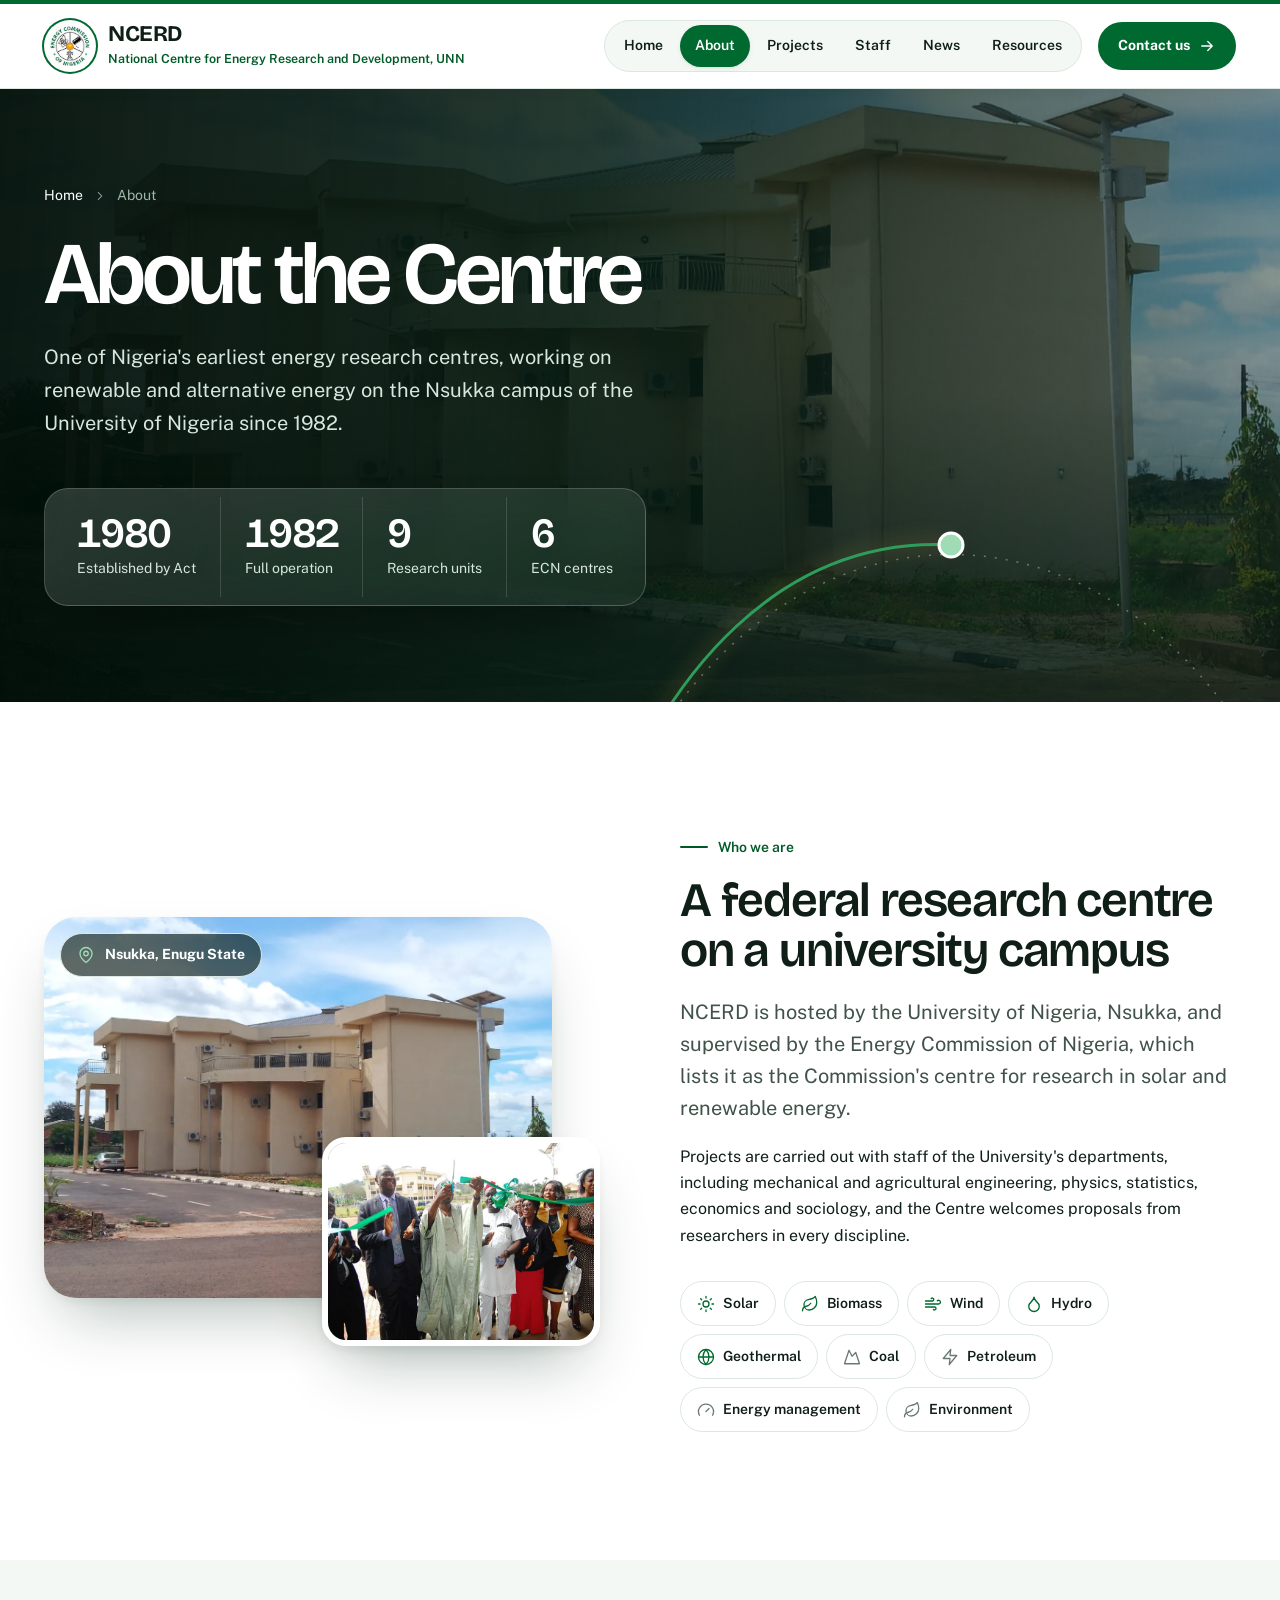
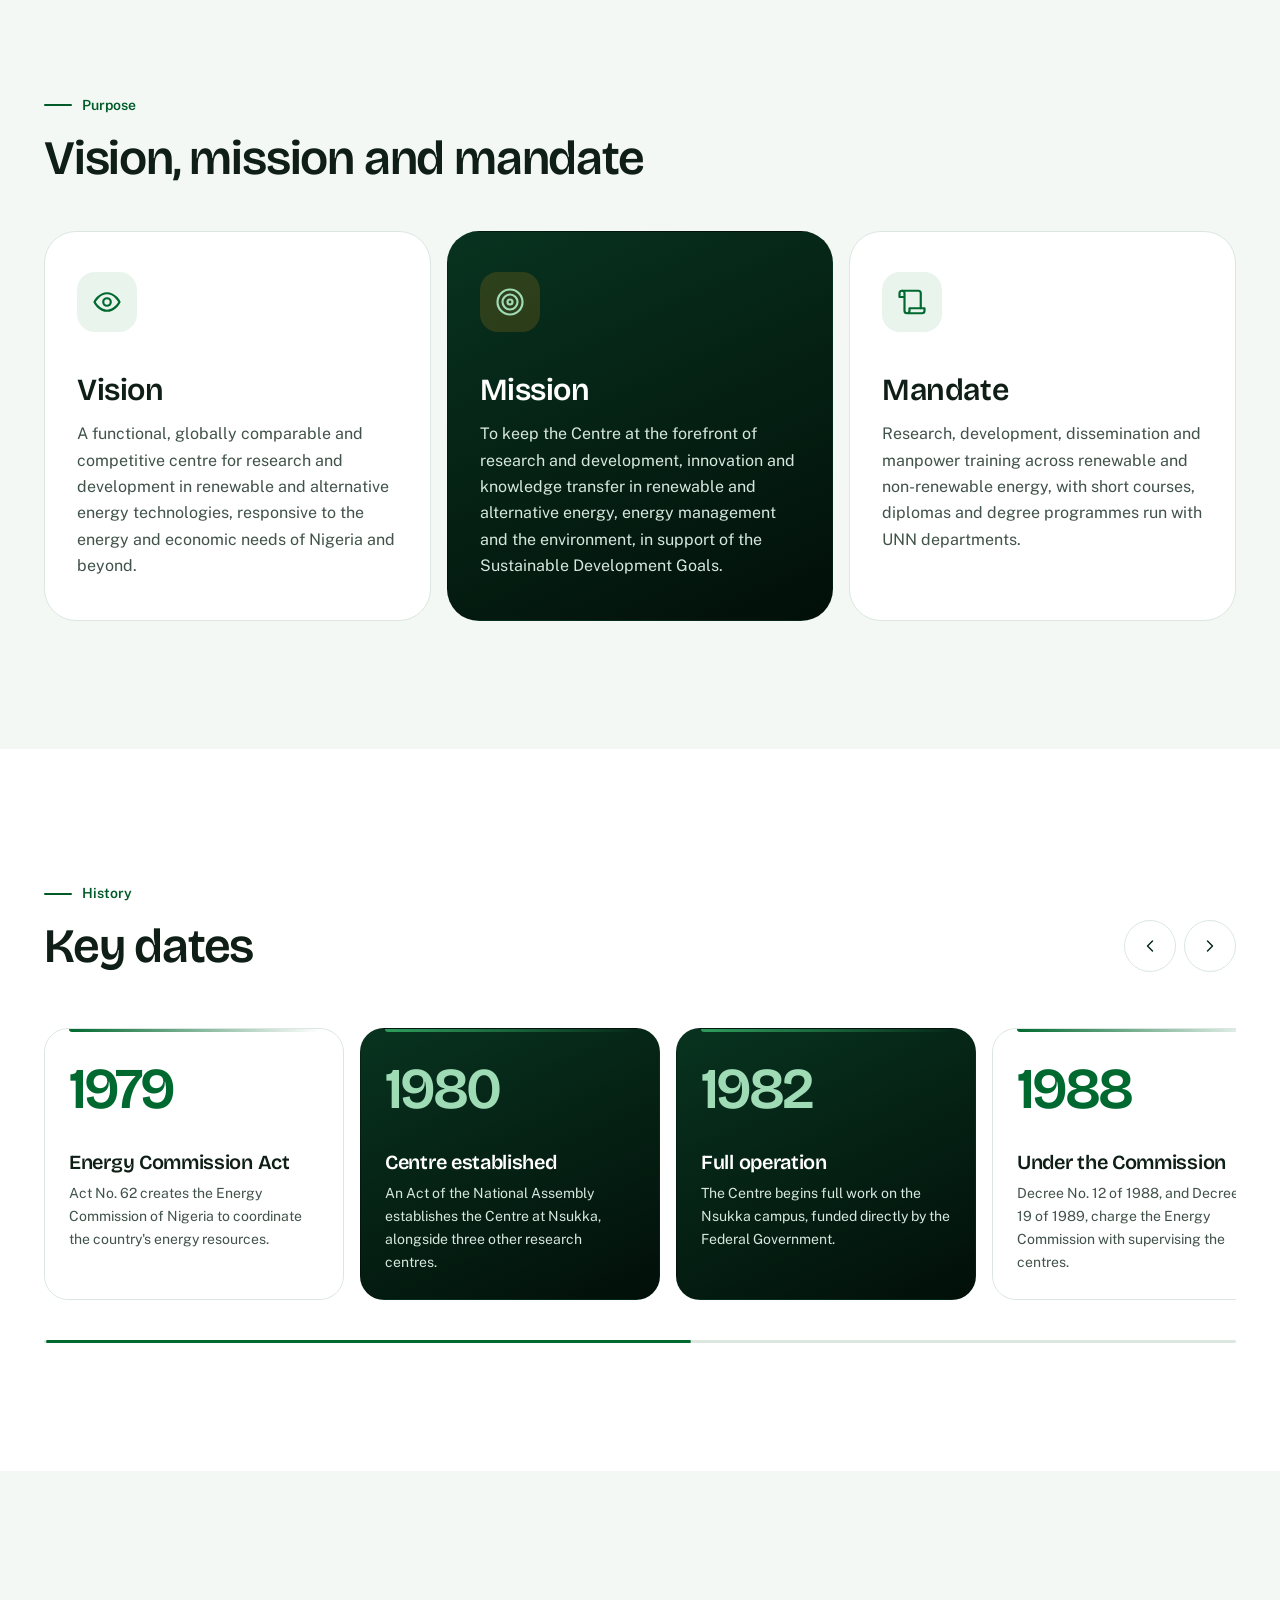
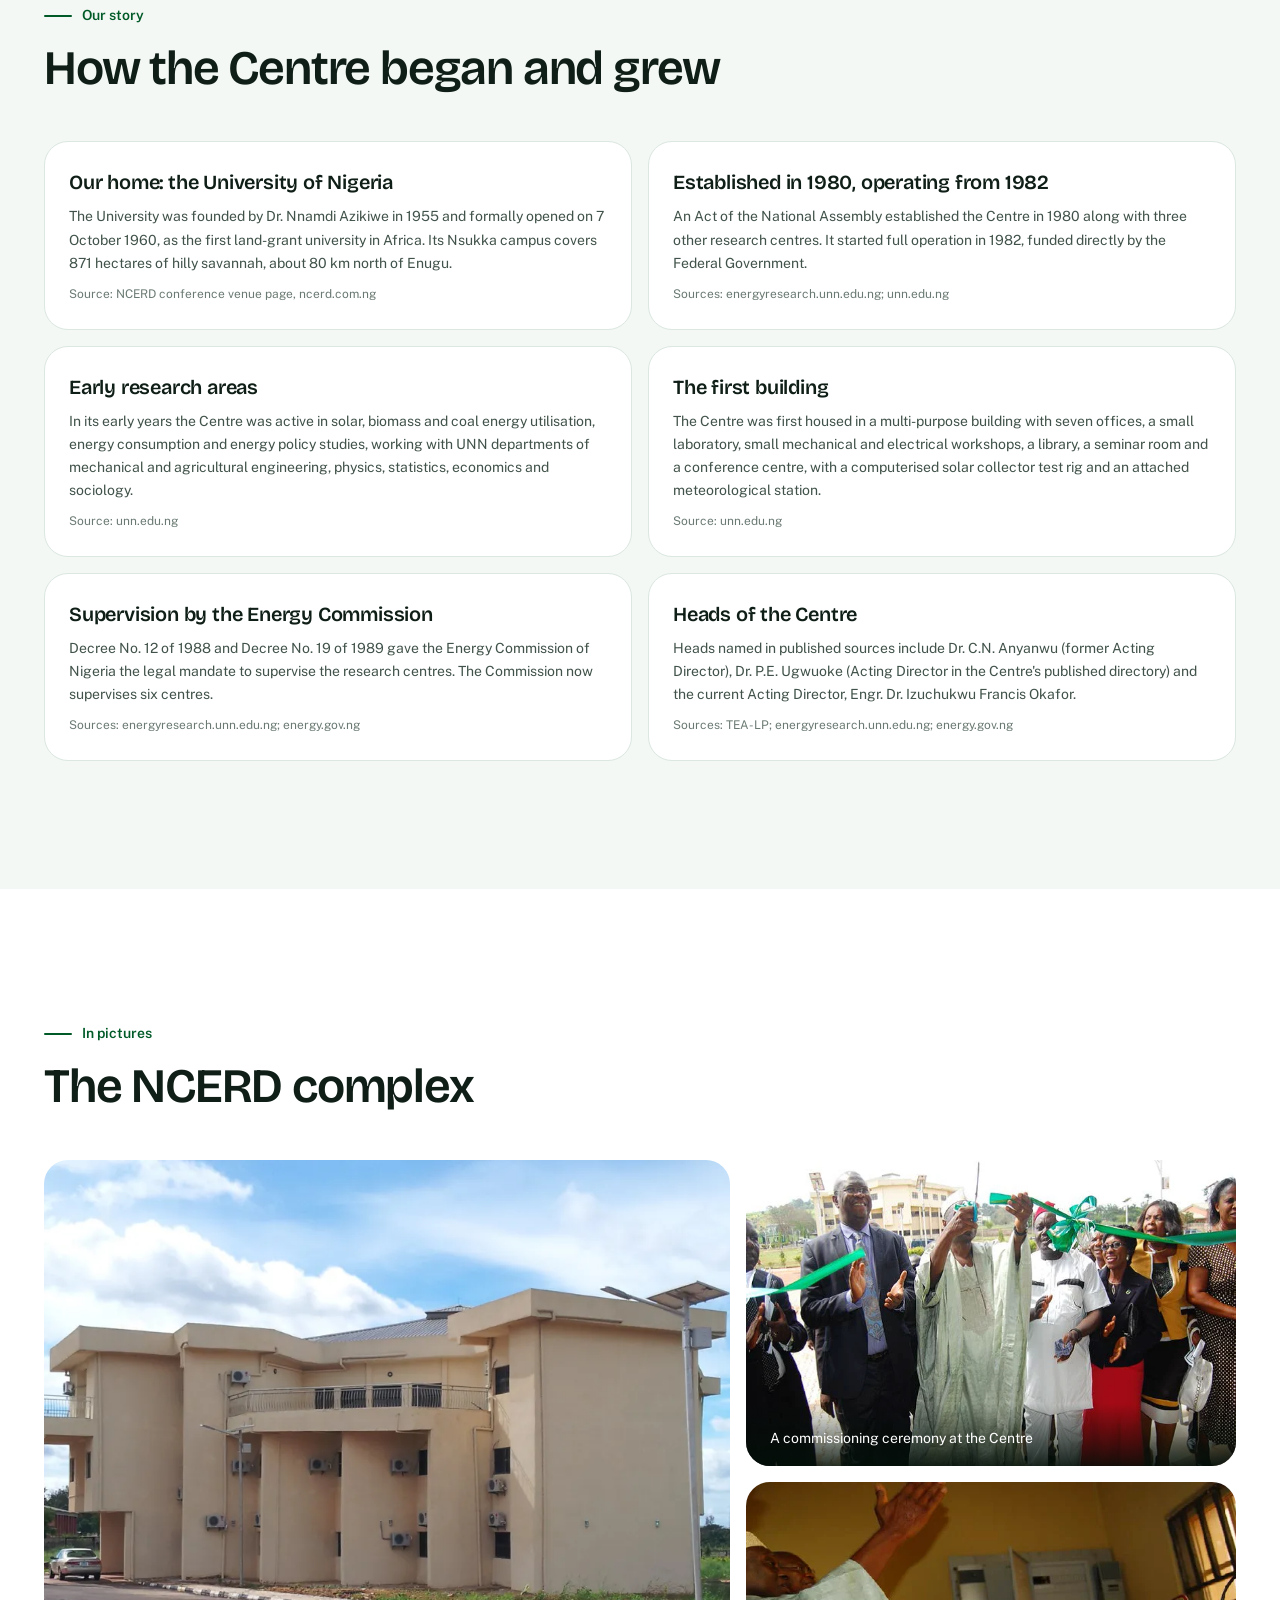
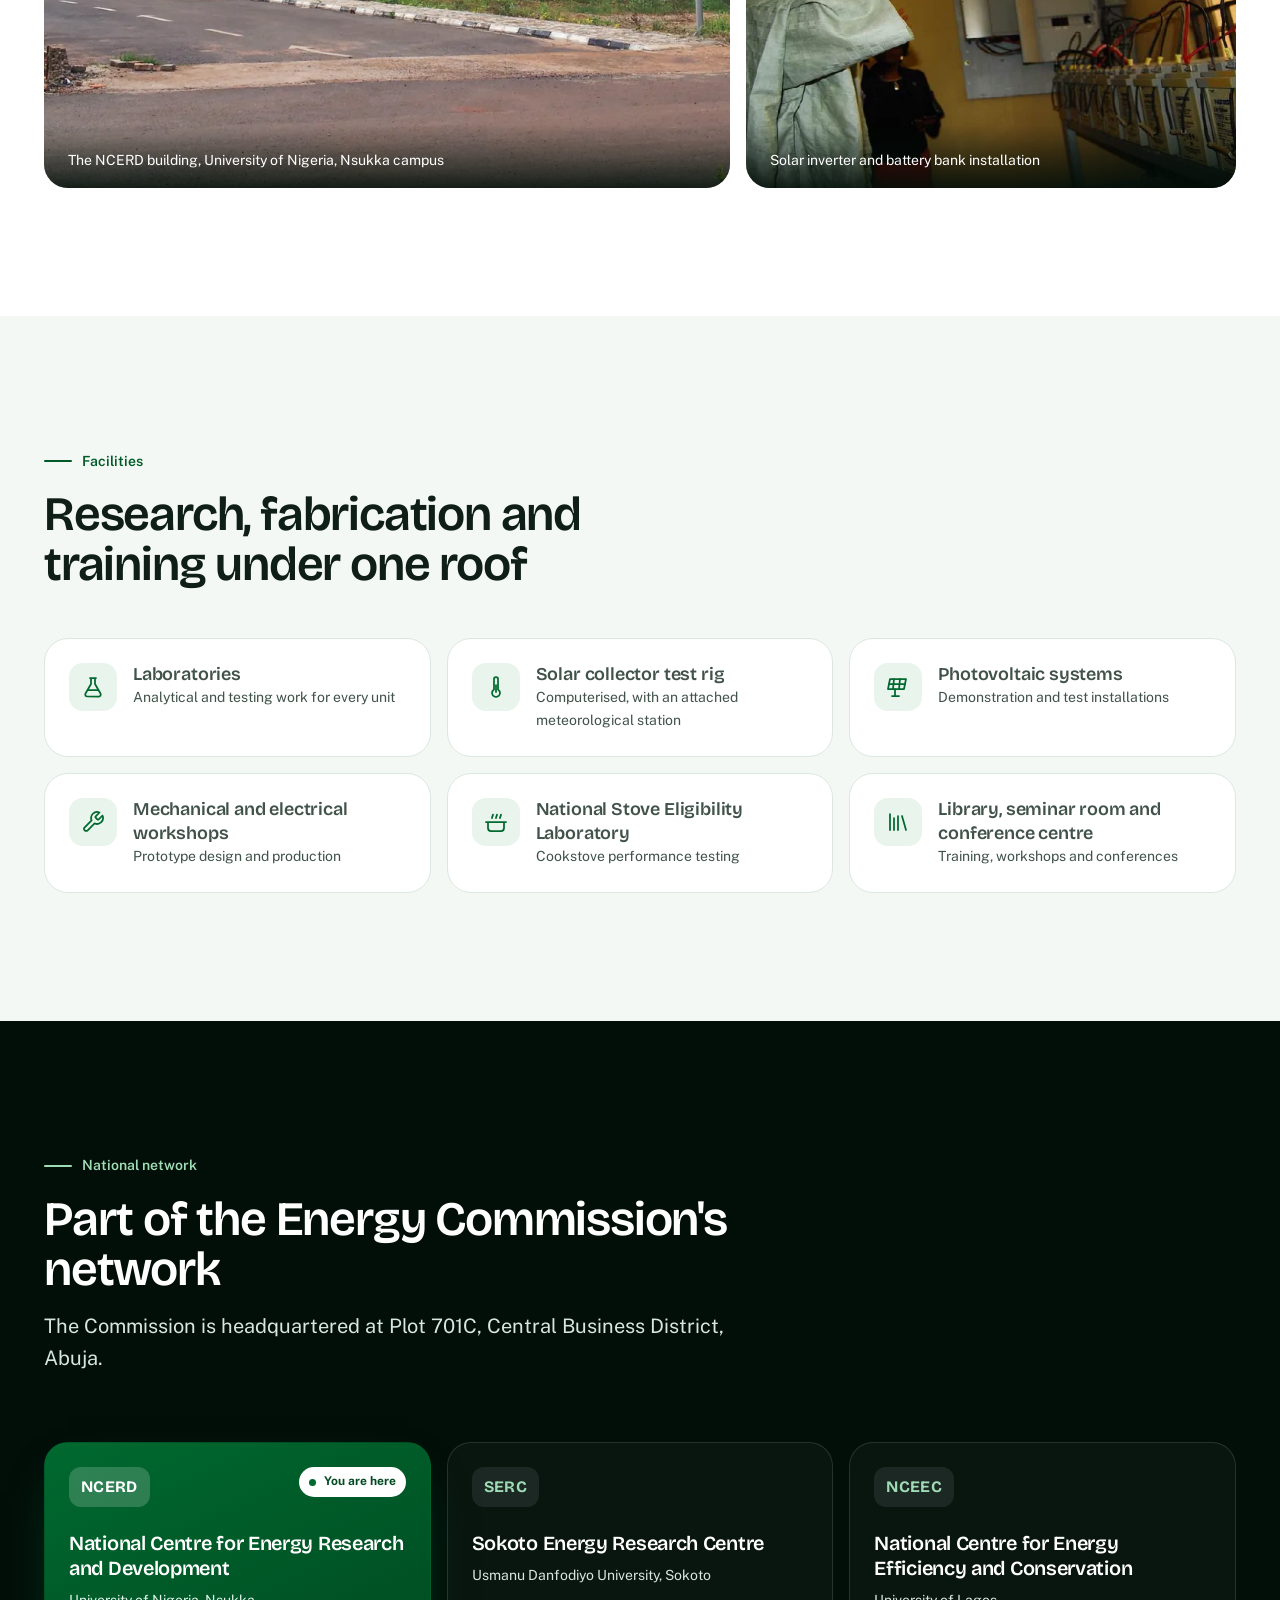
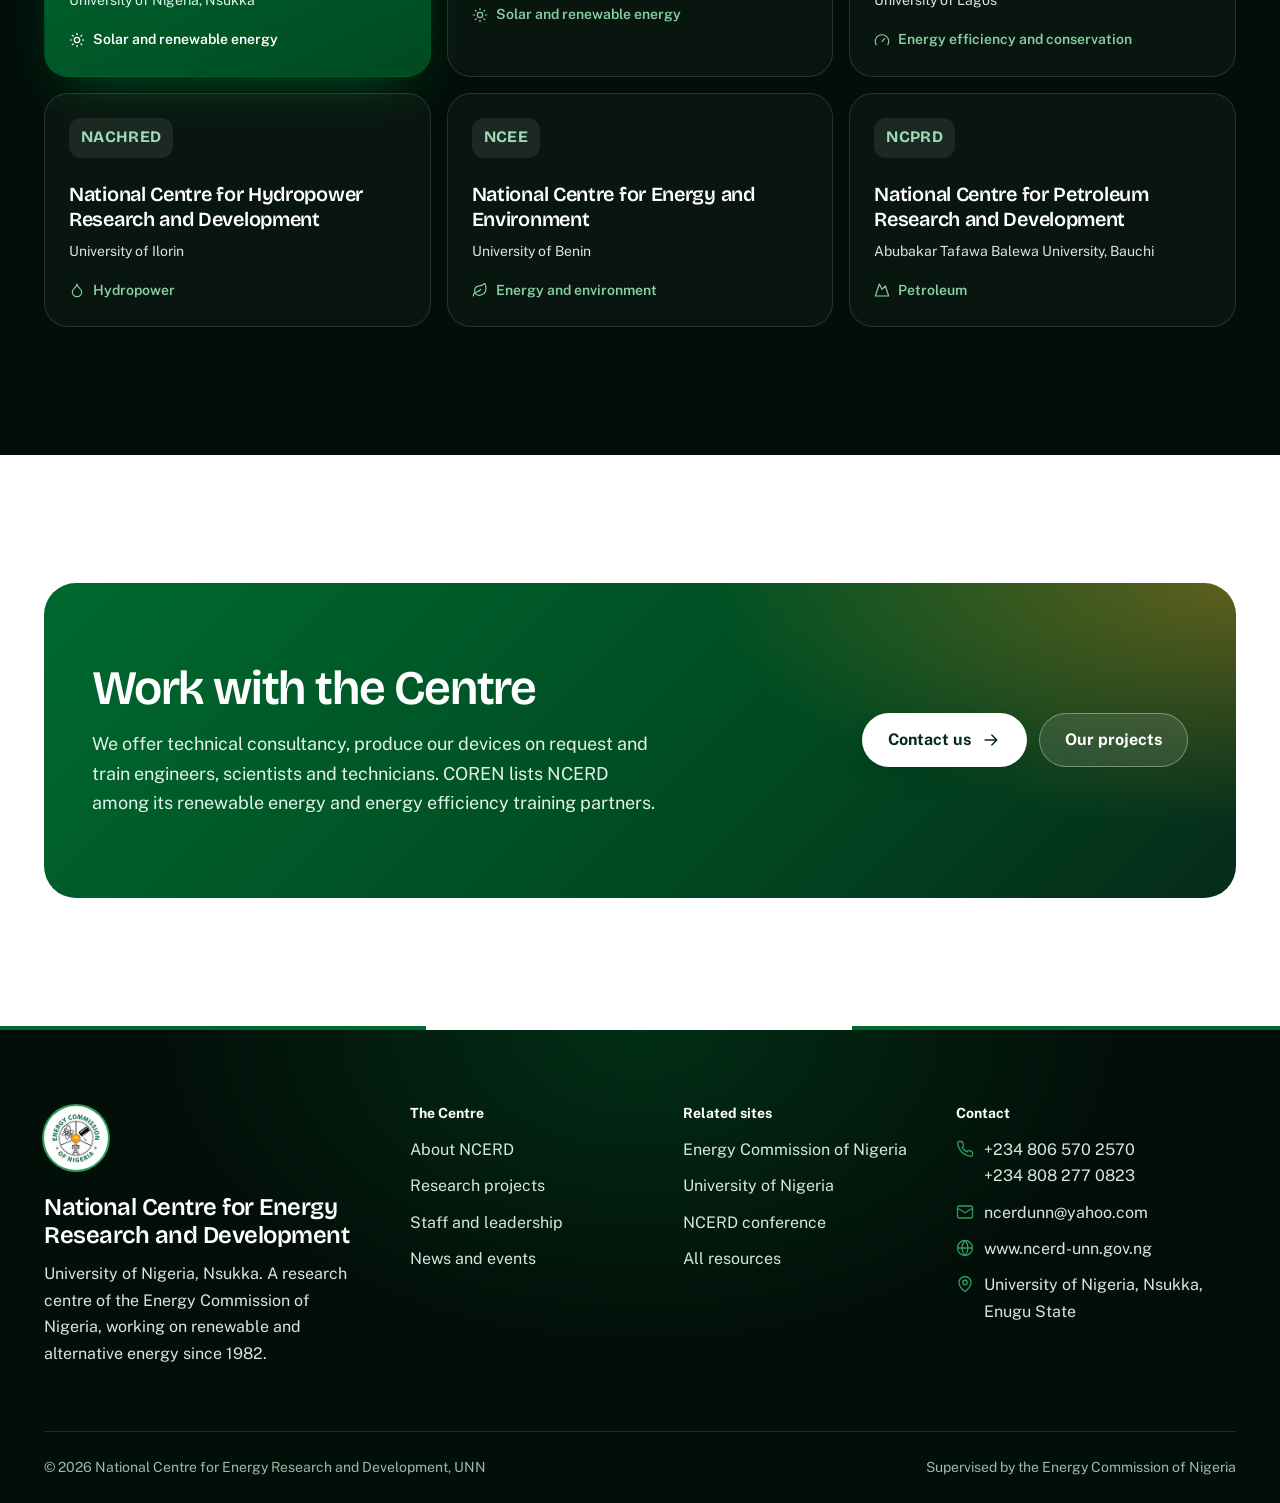
==== about.html @ 30712828 "Add NCERD UNN website Seven-page static site for the National Centre for Energy Research and Develop" ====
<!DOCTYPE html>
<html lang="en-NG">
<head>
<meta charset="UTF-8">
<meta name="viewport" content="width=device-width, initial-scale=1, viewport-fit=cover">
<title>About the Centre | NCERD, University of Nigeria, Nsukka</title>
<meta name="description" content="History, vision, mission, mandate and facilities of the National Centre for Energy Research and Development, University of Nigeria, Nsukka.">
<meta name="theme-color" content="#00692f">
<meta property="og:title" content="About the Centre | NCERD, University of Nigeria, Nsukka">
<meta property="og:description" content="History, vision, mission, mandate and facilities of the National Centre for Energy Research and Development, University of Nigeria, Nsukka.">
<meta property="og:image" content="assets/images/building-1100.webp">
<link rel="icon" href="assets/images/ecn-logo.png">
<link rel="preconnect" href="https://fonts.googleapis.com">
<link rel="preconnect" href="https://fonts.gstatic.com" crossorigin>
<link href="https://fonts.googleapis.com/css2?family=Bricolage+Grotesque:opsz,wght@12..96,500;12..96,600;12..96,700&family=Public+Sans:wght@400;500;600;700&display=swap" rel="stylesheet">
<link rel="stylesheet" href="assets/css/ncerd.css">
<script>document.documentElement.classList.add(matchMedia('(prefers-reduced-motion: reduce)').matches?'rm':'motion')</script>
</head>
<body>
<a class="skip" href="#main">Skip to main content</a>
<div class="progress" aria-hidden="true"></div>
<header class="site-head solid static">
  <div class="wrap">
    <a class="brand" href="index.html" aria-label="NCERD, University of Nigeria, Nsukka: home">
      <img class="seal" src="assets/images/ecn-logo.png" alt="" width="52" height="52">
      <span><b>NCERD</b><small>National Centre for Energy Research and Development, UNN</small></span>
    </a>
    <button class="menu-btn" aria-expanded="false" aria-controls="nav"><span class="bars"><i></i></span><span class="lbl">Menu</span></button>
    <nav class="nav" id="nav" aria-label="Main">
      <ul><li><a href="index.html">Home</a></li><li><a href="about.html" aria-current="page">About</a></li><li><a href="projects.html">Projects</a></li><li><a href="staff-profiles.html">Staff</a></li><li><a href="news-events.html">News</a></li><li><a href="external-resources.html">Resources</a></li></ul>
      <a class="cta" href="contact-us.html">Contact us <svg class="ic" viewBox="0 0 24 24" aria-hidden="true"><path d="M5 12h14M13 6l6 6-6 6"/></svg></a>
    </nav>
  </div>
</header>
<main id="main">
<section class="phero">
  <div class="bg"><img src="assets/images/building-2000.webp" alt="" fetchpriority="high"></div><svg class="phero-arc" viewBox="0 0 760 420" aria-hidden="true"><path d="M20 410 C 160 -20, 600 -20, 740 410"/><path class="solid" d="M20 410 C 90 190, 220 70, 380 78"/><circle cx="380" cy="78" r="12"/></svg>
  <div class="wrap in-load">
    <div class="crumbs"><a href="index.html">Home</a><svg class="ic" viewBox="0 0 24 24" aria-hidden="true"><path d="m9 18 6-6-6-6"/></svg><span>About</span></div>
    <h1>About the Centre</h1>
    <p>One of Nigeria's earliest energy research centres, working on renewable and alternative energy on the Nsukka campus of the University of Nigeria since 1982.</p>
    <div class="stats-glass glass"><div><b data-count="1980">1980</b><span>Established by Act</span></div><div><b data-count="1982">1982</b><span>Full operation</span></div><div><b data-count="9">9</b><span>Research units</span></div><div><b data-count="6">6</b><span>ECN centres</span></div></div>
  </div>
</section>

<section aria-labelledby="who">
  <div class="wrap split">
    <div class="photo-stack reveal-scale">
      <div class="a"><img src="assets/images/building-1100.webp" alt="The NCERD building at the University of Nigeria, Nsukka" loading="lazy"></div>
      <div class="b"><img src="assets/images/commissioning.webp" alt="A commissioning ceremony at the Centre" loading="lazy"></div>
      <span class="chip glass"><svg class="ic" viewBox="0 0 24 24" aria-hidden="true"><path d="M20 10c0 6-8 12-8 12S4 16 4 10a8 8 0 0 1 16 0z"/><circle cx="12" cy="10" r="3"/></svg>Nsukka, Enugu State</span>
    </div>
    <div class="reveal">
      <span class="eyebrow">Who we are</span>
      <h2 id="who">A federal research centre on a university campus</h2>
      <p class="lede" style="margin:20px 0">NCERD is hosted by the University of Nigeria, Nsukka, and supervised by the Energy Commission of Nigeria, which lists it as the Commission's centre for research in solar and renewable energy.</p>
      <p>Projects are carried out with staff of the University's departments, including mechanical and agricultural engineering, physics, statistics, economics and sociology, and the Centre welcomes proposals from researchers in every discipline.</p>
      <div class="rchips"><span class="rchip"><svg class="ic" viewBox="0 0 24 24" aria-hidden="true"><circle cx="12" cy="12" r="4"/><path d="M12 2v2M12 20v2M4.9 4.9l1.4 1.4M17.7 17.7l1.4 1.4M2 12h2M20 12h2M4.9 19.1l1.4-1.4M17.7 6.3l1.4-1.4"/></svg>Solar</span><span class="rchip"><svg class="ic" viewBox="0 0 24 24" aria-hidden="true"><path d="M11 20A7 7 0 0 1 9.8 6.1C15.5 5 17 4.5 19 2c1 2 2 4.2 2 8 0 5.5-4.8 10-10 10z"/><path d="M2 21c0-3 1.9-5.4 5-6 2.5-.5 4.6-1.9 6-4"/></svg>Biomass</span><span class="rchip"><svg class="ic" viewBox="0 0 24 24" aria-hidden="true"><path d="M17.7 7.7A2.5 2.5 0 1 1 19.5 12H2"/><path d="M9.6 4.6A2 2 0 1 1 11 8H2"/><path d="M12.6 19.4A2 2 0 1 0 14 16H2"/></svg>Wind</span><span class="rchip"><svg class="ic" viewBox="0 0 24 24" aria-hidden="true"><path d="M12 22a7 7 0 0 0 7-7c0-2-1-3.9-3-5.5S12.5 5.5 12 3c-.5 2.5-2 4.9-4 6.5S5 13 5 15a7 7 0 0 0 7 7z"/></svg>Hydro</span><span class="rchip"><svg class="ic" viewBox="0 0 24 24" aria-hidden="true"><circle cx="12" cy="12" r="10"/><path d="M2 12h20M12 2a15 15 0 0 1 4 10 15 15 0 0 1-4 10 15 15 0 0 1-4-10 15 15 0 0 1 4-10z"/></svg>Geothermal</span><span class="rchip nr"><svg class="ic" viewBox="0 0 24 24" aria-hidden="true"><path d="m8 3 4 8 5-5 5 15H2z"/></svg>Coal</span><span class="rchip nr"><svg class="ic" viewBox="0 0 24 24" aria-hidden="true"><path d="M13 2 3 14h9l-1 8 10-12h-9z"/></svg>Petroleum</span><span class="rchip nr"><svg class="ic" viewBox="0 0 24 24" aria-hidden="true"><path d="M12 14l4-4"/><path d="M3.3 19a10 10 0 1 1 17.4 0"/></svg>Energy management</span><span class="rchip nr"><svg class="ic" viewBox="0 0 24 24" aria-hidden="true"><path d="M11 20A7 7 0 0 1 9.8 6.1C15.5 5 17 4.5 19 2c1 2 2 4.2 2 8 0 5.5-4.8 10-10 10z"/><path d="M2 21c0-3 1.9-5.4 5-6 2.5-.5 4.6-1.9 6-4"/></svg>Environment</span></div>
    </div>
  </div>
</section>

<section class="mist" aria-labelledby="vm">
  <div class="wrap">
    <div class="head-row"><div class="reveal"><span class="eyebrow">Purpose</span><h2 id="vm">Vision, mission and mandate</h2></div></div>
    <div class="vmm" data-stagger>
      <article class="vcard"><div class="icon"><svg class="ic" viewBox="0 0 24 24" aria-hidden="true"><path d="M2 12s3.5-7 10-7 10 7 10 7-3.5 7-10 7S2 12 2 12z"/><circle cx="12" cy="12" r="3"/></svg></div><h3>Vision</h3><p>A functional, globally comparable and competitive centre for research and development in renewable and alternative energy technologies, responsive to the energy and economic needs of Nigeria and beyond.</p></article>
      <article class="vcard mid"><div class="icon"><svg class="ic" viewBox="0 0 24 24" aria-hidden="true"><circle cx="12" cy="12" r="10"/><circle cx="12" cy="12" r="6"/><circle cx="12" cy="12" r="2"/></svg></div><h3>Mission</h3><p>To keep the Centre at the forefront of research and development, innovation and knowledge transfer in renewable and alternative energy, energy management and the environment, in support of the Sustainable Development Goals.</p></article>
      <article class="vcard"><div class="icon"><svg class="ic" viewBox="0 0 24 24" aria-hidden="true"><path d="M8 21h12a2 2 0 0 0 2-2v-2H10v2a2 2 0 1 1-4 0V5a2 2 0 1 0-4 0v3h4"/><path d="M19 17V5a2 2 0 0 0-2-2H4"/></svg></div><h3>Mandate</h3><p>Research, development, dissemination and manpower training across renewable and non-renewable energy, with short courses, diplomas and degree programmes run with UNN departments.</p></article>
    </div>
  </div>
</section>

<section id="history" aria-labelledby="hist-title">
  <div class="wrap">
    <div class="head-row">
      <div class="reveal"><span class="eyebrow">History</span><h2 id="hist-title">Key dates</h2></div>
      <div class="hs-ctrl reveal"><button class="round hs-prev" aria-label="Previous"><svg class="ic" viewBox="0 0 24 24" aria-hidden="true"><path d="m15 18-6-6 6-6"/></svg></button><button class="round hs-next" aria-label="Next"><svg class="ic" viewBox="0 0 24 24" aria-hidden="true"><path d="m9 18 6-6-6-6"/></svg></button></div>
    </div>
    <div class="hscroll reveal">
      <div class="hs-track" tabindex="0" aria-label="Timeline of the Centre, scroll sideways"><article class="moment"><time>1979</time><h3>Energy Commission Act</h3><p>Act No. 62 creates the Energy Commission of Nigeria to coordinate the country's energy resources.</p></article><article class="moment key"><time>1980</time><h3>Centre established</h3><p>An Act of the National Assembly establishes the Centre at Nsukka, alongside three other research centres.</p></article><article class="moment key"><time>1982</time><h3>Full operation</h3><p>The Centre begins full work on the Nsukka campus, funded directly by the Federal Government.</p></article><article class="moment"><time>1988</time><h3>Under the Commission</h3><p>Decree No. 12 of 1988, and Decree No. 19 of 1989, charge the Energy Commission with supervising the centres.</p></article><article class="moment"><time>2020</time><h3>4th conference</h3><p>NCERD hosts the 4th International Conference and Training Workshop with GIZ, alongside solar PV training.</p></article><article class="moment"><time>2022</time><h3>5th conference</h3><p>The 5th edition is held at the Centre, physically and virtually, on post-COVID-19 energy solutions.</p></article><article class="moment key"><time>2024</time><h3>6th edition</h3><p>A new call for papers opens with a 20-day practical solar PV training workshop.</p></article></div>
      <div class="hs-bar"><i></i></div>
    </div>
  </div>
</section>

<section class="mist" aria-labelledby="story-title">
  <div class="wrap">
    <div class="head-row"><div class="reveal"><span class="eyebrow">Our story</span><h2 id="story-title">How the Centre began and grew</h2></div></div>
    <div class="facts-list" data-stagger>
      <div class="fact"><b>Our home: the University of Nigeria</b><p>The University was founded by Dr. Nnamdi Azikiwe in 1955 and formally opened on 7 October 1960, as the first land-grant university in Africa. Its Nsukka campus covers 871 hectares of hilly savannah, about 80 km north of Enugu.</p><span class="src">Source: NCERD conference venue page, ncerd.com.ng</span></div>
      <div class="fact"><b>Established in 1980, operating from 1982</b><p>An Act of the National Assembly established the Centre in 1980 along with three other research centres. It started full operation in 1982, funded directly by the Federal Government.</p><span class="src">Sources: energyresearch.unn.edu.ng; unn.edu.ng</span></div>
      <div class="fact"><b>Early research areas</b><p>In its early years the Centre was active in solar, biomass and coal energy utilisation, energy consumption and energy policy studies, working with UNN departments of mechanical and agricultural engineering, physics, statistics, economics and sociology.</p><span class="src">Source: unn.edu.ng</span></div>
      <div class="fact"><b>The first building</b><p>The Centre was first housed in a multi-purpose building with seven offices, a small laboratory, small mechanical and electrical workshops, a library, a seminar room and a conference centre, with a computerised solar collector test rig and an attached meteorological station.</p><span class="src">Source: unn.edu.ng</span></div>
      <div class="fact"><b>Supervision by the Energy Commission</b><p>Decree No. 12 of 1988 and Decree No. 19 of 1989 gave the Energy Commission of Nigeria the legal mandate to supervise the research centres. The Commission now supervises six centres.</p><span class="src">Sources: energyresearch.unn.edu.ng; energy.gov.ng</span></div>
      <div class="fact"><b>Heads of the Centre</b><p>Heads named in published sources include Dr. C.N. Anyanwu (former Acting Director), Dr. P.E. Ugwuoke (Acting Director in the Centre's published directory) and the current Acting Director, Engr. Dr. Izuchukwu Francis Okafor.</p><span class="src">Sources: TEA-LP; energyresearch.unn.edu.ng; energy.gov.ng</span></div>
    </div>
  </div>
</section>

<section aria-labelledby="pics-title">
  <div class="wrap">
    <div class="head-row"><div class="reveal"><span class="eyebrow">In pictures</span><h2 id="pics-title">The NCERD complex</h2></div></div>
    <div class="gallery" data-stagger>
      <figure><img src="assets/images/building-1100.webp" alt="The NCERD building on the Nsukka campus" loading="lazy"><figcaption>The NCERD building, University of Nigeria, Nsukka campus</figcaption></figure>
      <figure><img src="assets/images/commissioning.webp" alt="Officials and staff at a ribbon-cutting ceremony at the Centre" loading="lazy"><figcaption>A commissioning ceremony at the Centre</figcaption></figure>
      <figure><img src="assets/images/inverter-room.webp" alt="Officials inspecting a solar inverter and battery bank installation" loading="lazy"><figcaption>Solar inverter and battery bank installation</figcaption></figure>
    </div>
  </div>
</section>

<section class="mist" aria-labelledby="fac">
  <div class="wrap">
    <div class="head-row"><div class="reveal"><span class="eyebrow">Facilities</span><h2 id="fac">Research, fabrication and training under one roof</h2></div></div>
    <div class="fac" data-stagger><div class="fac-item"><span class="icon"><svg class="ic" viewBox="0 0 24 24" aria-hidden="true"><path d="M9 3h6M10 3v6L4.5 18.5A2 2 0 0 0 6.2 21.5h11.6a2 2 0 0 0 1.7-3L14 9V3"/><path d="M7 15h10"/></svg></span><span><b>Laboratories</b><span>Analytical and testing work for every unit</span></span></div><div class="fac-item"><span class="icon"><svg class="ic" viewBox="0 0 24 24" aria-hidden="true"><path d="M14 4v10.5a4 4 0 1 1-4 0V4a2 2 0 0 1 4 0z"/><path d="M12 10v7"/></svg></span><span><b>Solar collector test rig</b><span>Computerised, with an attached meteorological station</span></span></div><div class="fac-item"><span class="icon"><svg class="ic" viewBox="0 0 24 24" aria-hidden="true"><path d="M4 4h16l-2 10H2z"/><path d="M3 9h16M8 4 7 14M14 4l-1 10"/><path d="M9 14v4M6 21h7M9 18v3"/></svg></span><span><b>Photovoltaic systems</b><span>Demonstration and test installations</span></span></div><div class="fac-item"><span class="icon"><svg class="ic" viewBox="0 0 24 24" aria-hidden="true"><path d="M14.7 6.3a1 1 0 0 0 0 1.4l1.6 1.6a1 1 0 0 0 1.4 0l3.8-3.8a6 6 0 0 1-7.9 7.9l-6.9 6.9a2.1 2.1 0 0 1-3-3l6.9-6.9a6 6 0 0 1 7.9-7.9z"/></svg></span><span><b>Mechanical and electrical workshops</b><span>Prototype design and production</span></span></div><div class="fac-item"><span class="icon"><svg class="ic" viewBox="0 0 24 24" aria-hidden="true"><path d="M2 12h20M4 12v6a3 3 0 0 0 3 3h10a3 3 0 0 0 3-3v-6"/><path d="M8 8c0-1.5 1-2 1-3.5M12 8c0-1.5 1-2 1-3.5M16 8c0-1.5 1-2 1-3.5"/></svg></span><span><b>National Stove Eligibility Laboratory</b><span>Cookstove performance testing</span></span></div><div class="fac-item"><span class="icon"><svg class="ic" viewBox="0 0 24 24" aria-hidden="true"><path d="M16 6l4 14M12 6v14M8 8v12M4 4v16"/></svg></span><span><b>Library, seminar room and conference centre</b><span>Training, workshops and conferences</span></span></div></div>
  </div>
</section>

<section class="dark" aria-labelledby="net-title">
  <div class="wrap">
    <div class="head-row"><div class="reveal"><span class="eyebrow">National network</span><h2 id="net-title">Part of the Energy Commission's network</h2><p class="lede">The Commission is headquartered at Plot 701C, Central Business District, Abuja.</p></div></div>
    <div class="net" data-stagger><article class="centre here"><span class="here-pill">You are here</span><span class="ab">NCERD</span><h3>National Centre for Energy Research and Development</h3><p>University of Nigeria, Nsukka</p><div class="focus"><svg class="ic" viewBox="0 0 24 24" aria-hidden="true"><circle cx="12" cy="12" r="4"/><path d="M12 2v2M12 20v2M4.9 4.9l1.4 1.4M17.7 17.7l1.4 1.4M2 12h2M20 12h2M4.9 19.1l1.4-1.4M17.7 6.3l1.4-1.4"/></svg>Solar and renewable energy</div></article><article class="centre"><span class="ab">SERC</span><h3>Sokoto Energy Research Centre</h3><p>Usmanu Danfodiyo University, Sokoto</p><div class="focus"><svg class="ic" viewBox="0 0 24 24" aria-hidden="true"><circle cx="12" cy="12" r="4"/><path d="M12 2v2M12 20v2M4.9 4.9l1.4 1.4M17.7 17.7l1.4 1.4M2 12h2M20 12h2M4.9 19.1l1.4-1.4M17.7 6.3l1.4-1.4"/></svg>Solar and renewable energy</div></article><article class="centre"><span class="ab">NCEEC</span><h3>National Centre for Energy Efficiency and Conservation</h3><p>University of Lagos</p><div class="focus"><svg class="ic" viewBox="0 0 24 24" aria-hidden="true"><path d="M12 14l4-4"/><path d="M3.3 19a10 10 0 1 1 17.4 0"/></svg>Energy efficiency and conservation</div></article><article class="centre"><span class="ab">NACHRED</span><h3>National Centre for Hydropower Research and Development</h3><p>University of Ilorin</p><div class="focus"><svg class="ic" viewBox="0 0 24 24" aria-hidden="true"><path d="M12 22a7 7 0 0 0 7-7c0-2-1-3.9-3-5.5S12.5 5.5 12 3c-.5 2.5-2 4.9-4 6.5S5 13 5 15a7 7 0 0 0 7 7z"/></svg>Hydropower</div></article><article class="centre"><span class="ab">NCEE</span><h3>National Centre for Energy and Environment</h3><p>University of Benin</p><div class="focus"><svg class="ic" viewBox="0 0 24 24" aria-hidden="true"><path d="M11 20A7 7 0 0 1 9.8 6.1C15.5 5 17 4.5 19 2c1 2 2 4.2 2 8 0 5.5-4.8 10-10 10z"/><path d="M2 21c0-3 1.9-5.4 5-6 2.5-.5 4.6-1.9 6-4"/></svg>Energy and environment</div></article><article class="centre"><span class="ab">NCPRD</span><h3>National Centre for Petroleum Research and Development</h3><p>Abubakar Tafawa Balewa University, Bauchi</p><div class="focus"><svg class="ic" viewBox="0 0 24 24" aria-hidden="true"><path d="m8 3 4 8 5-5 5 15H2z"/></svg>Petroleum</div></article></div>
  </div>
</section>

<section aria-labelledby="partner">
  <div class="wrap">
    <div class="cta-band reveal-scale">
      <div><h2 id="partner">Work with the Centre</h2><p>We offer technical consultancy, produce our devices on request and train engineers, scientists and technicians. COREN lists NCERD among its renewable energy and energy efficiency training partners.</p></div>
      <div class="btns"><a class="btn btn-gold" href="contact-us.html">Contact us <svg class="ic" viewBox="0 0 24 24" aria-hidden="true"><path d="M5 12h14M13 6l6 6-6 6"/></svg></a><a class="btn btn-glass" href="projects.html">Our projects</a></div>
    </div>
  </div>
</section>
</main>
<footer class="site-foot">
  <div class="wrap">
    <div class="foot-top">
      <div class="foot-brand">
        <img class="seal" src="assets/images/ecn-logo.png" alt="Energy Commission of Nigeria emblem" width="64" height="64">
        <b>National Centre for Energy Research and Development</b>
        <p>University of Nigeria, Nsukka. A research centre of the Energy Commission of Nigeria, working on renewable and alternative energy since 1982.</p>
      </div>
      <div>
        <h2>The Centre</h2>
        <ul><li><a href="about.html">About NCERD</a></li><li><a href="projects.html">Research projects</a></li><li><a href="staff-profiles.html">Staff and leadership</a></li><li><a href="news-events.html">News and events</a></li></ul>
      </div>
      <div>
        <h2>Related sites</h2>
        <ul><li><a href="https://energy.gov.ng" target="_blank" rel="noopener">Energy Commission of Nigeria</a></li><li><a href="https://www.unn.edu.ng" target="_blank" rel="noopener">University of Nigeria</a></li><li><a href="https://ncerd.com.ng" target="_blank" rel="noopener">NCERD conference</a></li><li><a href="external-resources.html">All resources</a></li></ul>
      </div>
      <div>
        <h2>Contact</h2>
        <ul>
          <li class="ci"><svg class="ic" viewBox="0 0 24 24" aria-hidden="true"><path d="M22 16.9v3a2 2 0 0 1-2.2 2 19.8 19.8 0 0 1-8.6-3.1 19.5 19.5 0 0 1-6-6A19.8 19.8 0 0 1 2.1 4.2 2 2 0 0 1 4.1 2h3a2 2 0 0 1 2 1.7c.1 1 .4 1.9.7 2.8a2 2 0 0 1-.5 2.1L8 9.9a16 16 0 0 0 6 6l1.3-1.3a2 2 0 0 1 2.1-.4c.9.3 1.8.6 2.8.7a2 2 0 0 1 1.7 2z"/></svg><span><a href="tel:+2348065702570">+234 806 570 2570</a><br><a href="tel:+2348082770823">+234 808 277 0823</a></span></li>
          <li class="ci"><svg class="ic" viewBox="0 0 24 24" aria-hidden="true"><rect x="2" y="4" width="20" height="16" rx="2"/><path d="m22 7-10 6L2 7"/></svg><a href="mailto:ncerdunn@yahoo.com">ncerdunn@yahoo.com</a></li>
          <li class="ci"><svg class="ic" viewBox="0 0 24 24" aria-hidden="true"><circle cx="12" cy="12" r="10"/><path d="M2 12h20M12 2a15 15 0 0 1 4 10 15 15 0 0 1-4 10 15 15 0 0 1-4-10 15 15 0 0 1 4-10z"/></svg><a href="https://www.ncerd-unn.gov.ng" target="_blank" rel="noopener">www.ncerd-unn.gov.ng</a></li>
          <li class="ci"><svg class="ic" viewBox="0 0 24 24" aria-hidden="true"><path d="M20 10c0 6-8 12-8 12S4 16 4 10a8 8 0 0 1 16 0z"/><circle cx="12" cy="10" r="3"/></svg><span>University of Nigeria, Nsukka, Enugu State</span></li>
        </ul>
      </div>
    </div>
    <div class="wordmark" aria-hidden="true">NCERD</div>
    <div class="foot-base"><span>© <span id="yr">2026</span> National Centre for Energy Research and Development, UNN</span><span>Supervised by the Energy Commission of Nigeria</span></div>
  </div>
</footer>
<button class="to-top" aria-label="Back to top"><svg class="ring" viewBox="0 0 54 54" aria-hidden="true"><circle cx="27" cy="27" r="25"/></svg><svg class="ic" viewBox="0 0 24 24" aria-hidden="true"><path d="M12 19V5M5 12l7-7 7 7"/></svg></button>
<script src="assets/js/ncerd.js" defer></script>
</body>
</html>
---- assets/css/ncerd.css ----
/* ==========================================================
   NCERD UNN — Design system v2
   Brand: Federal green, forest, academic gold on white
   Display: Bricolage Grotesque · Text: Public Sans
   ========================================================== */
:root{
  --green-50:#e8f4ec; --green-100:#cde6d6; --green-300:#86cfa2; --green-400:#2e9d5c;
  --green:#00692f; --green-600:#005a28; --green-700:#004a21;
  --forest:#062b1a; --forest-800:#08331f; --forest-900:#031a10; --forest-950:#020f09;
  --gold:#f39a1c; --gold-300:#f7b552; --gold-100:#fdedd3; --gold-ink:#8a4b00;
  --white:#ffffff; --mist:#f3f8f5; --mist-2:#e6f0ea; --line:#dbe7e0; --line-dark:rgba(255,255,255,.12);
  --ink:#0f1f17; --ink-2:#405249; --ink-3:#6a7a72; --on-dark:#d7e7de; --on-dark-2:#9db8aa;
  --danger:#b42318;
  --display:'Bricolage Grotesque','Public Sans',system-ui,sans-serif;
  --sans:'Public Sans',system-ui,-apple-system,'Segoe UI',Roboto,sans-serif;
  --fs-12:.75rem; --fs-14:.875rem; --fs-16:1rem; --fs-18:1.125rem; --fs-20:1.25rem; --fs-24:1.5rem;
  --fs-32:clamp(1.6rem,2.4vw,2rem); --fs-48:clamp(2.1rem,4vw,3rem); --fs-64:clamp(2.5rem,5.4vw,4rem); --fs-88:clamp(2.9rem,7vw,5.5rem);
  --s1:4px; --s2:8px; --s3:12px; --s4:16px; --s5:24px; --s6:32px; --s7:40px; --s8:48px; --s9:64px; --s10:80px; --s11:96px; --s12:128px;
  --r-sm:10px; --r-md:16px; --r-lg:24px; --r-xl:32px; --r-pill:999px;
  --sh-sm:0 1px 2px rgba(6,43,26,.06),0 2px 6px rgba(6,43,26,.05);
  --sh-md:0 2px 4px rgba(6,43,26,.05),0 12px 28px -8px rgba(6,43,26,.16);
  --sh-lg:0 4px 8px rgba(6,43,26,.06),0 32px 64px -20px rgba(6,43,26,.32);
  --sh-gold:0 18px 40px -16px rgba(243,154,28,.55);
  --ease:cubic-bezier(.22,.8,.2,1); --ease-in:cubic-bezier(.6,0,.4,1);
  --wrap:1240px; --head:84px;
}
*,*::before,*::after{box-sizing:border-box}
html{scroll-behavior:smooth;scroll-padding-top:100px;-webkit-text-size-adjust:100%}
body{margin:0;font-family:var(--sans);font-size:var(--fs-16);line-height:1.65;color:var(--ink);background:var(--white);-webkit-font-smoothing:antialiased;overflow-x:hidden}
img,svg{display:block;max-width:100%}
a{color:var(--green-600);text-underline-offset:3px}
a:hover{color:var(--green-700)}
button{font:inherit}
:focus-visible{outline:3px solid var(--gold);outline-offset:3px;border-radius:6px}
::selection{background:var(--gold);color:var(--forest)}
h1,h2,h3,h4{font-family:var(--display);font-weight:600;line-height:1.05;letter-spacing:-.025em;margin:0}
h2{font-size:var(--fs-48)}
h3{font-size:var(--fs-24);letter-spacing:-.015em;line-height:1.2}
p{margin:0 0 1em}
.wrap{max-width:var(--wrap);margin:0 auto;padding:0 var(--s5)}
.sr{position:absolute;width:1px;height:1px;overflow:hidden;clip:rect(0 0 0 0);white-space:nowrap}
.skip{position:absolute;left:-999px;top:0;background:var(--gold);color:var(--forest);padding:10px 16px;z-index:200;font-weight:700;border-radius:8px}
.skip:focus{left:12px;top:12px}
.ic{width:24px;height:24px;stroke:currentColor;fill:none;stroke-width:1.75;stroke-linecap:round;stroke-linejoin:round;flex:none}
.lede{font-size:var(--fs-20);line-height:1.6;color:var(--ink-2);max-width:60ch}
.eyebrow{display:inline-flex;align-items:center;gap:10px;font-weight:600;font-size:var(--fs-14);color:var(--green-600);margin-bottom:var(--s4)}
.eyebrow::before{content:"";width:28px;height:2px;background:currentColor;border-radius:2px}
.dark .eyebrow{color:var(--gold-300)}

.progress{position:fixed;left:0;top:0;height:3px;width:100%;transform-origin:left;transform:scaleX(var(--p,0));background:linear-gradient(90deg,var(--gold),var(--green-300));z-index:120;pointer-events:none}

/* ---------- Header ---------- */
.site-head{position:fixed;top:0;left:0;right:0;z-index:100;color:#fff;transition:background .4s var(--ease),box-shadow .4s var(--ease),color .3s,transform .45s var(--ease)}
.site-head .wrap{display:flex;align-items:center;justify-content:space-between;gap:var(--s5);height:var(--head);transition:height .4s var(--ease)}
.site-head::before{content:"";position:absolute;inset:0;background:linear-gradient(180deg,rgba(2,15,9,.6),rgba(2,15,9,0));pointer-events:none;transition:opacity .4s}
.site-head.solid{background:rgba(255,255,255,.88);-webkit-backdrop-filter:saturate(1.6) blur(16px);backdrop-filter:saturate(1.6) blur(16px);box-shadow:0 1px 0 var(--line),0 12px 30px -20px rgba(6,43,26,.35);color:var(--ink)}
.site-head.solid::before{opacity:0}
.site-head.solid .wrap{height:70px}
.site-head.hide{transform:translateY(-100%)}
.brand{position:relative;display:flex;align-items:center;gap:var(--s3);text-decoration:none;color:inherit;min-width:0}
.brand:hover{color:inherit}
.brand .seal{width:52px;height:52px;border-radius:50%;background:#fff;padding:3px;box-shadow:0 0 0 2px rgba(243,154,28,.85),0 8px 20px -8px rgba(0,0,0,.5);flex:none;transition:width .4s var(--ease),height .4s var(--ease)}
.site-head.solid .brand .seal{width:44px;height:44px}
.brand b{display:block;font-family:var(--display);font-weight:700;font-size:1.4rem;letter-spacing:-.02em;line-height:1}
.brand small{display:block;font-size:.78rem;opacity:.85;margin-top:4px;white-space:nowrap;overflow:hidden;text-overflow:ellipsis}
.nav{display:flex;align-items:center;gap:var(--s2)}
.nav ul{list-style:none;margin:0;padding:4px;display:flex;gap:2px;border-radius:var(--r-pill);background:rgba(255,255,255,.08);border:1px solid rgba(255,255,255,.16);-webkit-backdrop-filter:blur(10px);backdrop-filter:blur(10px);transition:background .4s,border-color .4s}
.site-head.solid .nav ul{background:var(--mist);border-color:var(--line)}
.nav a{position:relative;display:block;white-space:nowrap;padding:9px 15px;text-decoration:none;color:inherit;font-weight:600;font-size:var(--fs-14);border-radius:var(--r-pill);transition:background .25s,color .25s}
.nav ul a:hover{background:rgba(255,255,255,.14);color:inherit}
.site-head.solid .nav ul a:hover{background:#fff}
.nav ul a[aria-current]{background:#fff;color:var(--forest);box-shadow:var(--sh-sm)}
.site-head.solid .nav ul a[aria-current]{background:var(--forest);color:#fff}
.nav .cta{display:inline-flex;align-items:center;gap:8px;margin-left:var(--s2);padding:12px 20px;background:var(--gold);color:var(--forest);border-radius:var(--r-pill);font-weight:700;font-size:var(--fs-14);text-decoration:none;box-shadow:var(--sh-gold);transition:transform .3s var(--ease),background .25s}
.nav .cta:hover{transform:translateY(-2px);background:var(--gold-300);color:var(--forest)}
.nav .cta .ic{width:18px;height:18px}
.menu-btn{display:none;align-items:center;gap:10px;height:46px;padding:0 16px;border-radius:var(--r-pill);border:1px solid rgba(255,255,255,.3);background:rgba(255,255,255,.1);color:inherit;font-weight:700;font-size:var(--fs-14);cursor:pointer;-webkit-backdrop-filter:blur(8px);backdrop-filter:blur(8px);position:relative;z-index:2}
.site-head.solid .menu-btn{border-color:var(--line);background:var(--mist)}
.menu-btn .bars{position:relative;width:18px;height:12px}
.menu-btn .bars::before,.menu-btn .bars::after,.menu-btn .bars i{content:"";position:absolute;left:0;right:0;height:2px;border-radius:2px;background:currentColor;transition:transform .35s var(--ease),opacity .2s}
.menu-btn .bars::before{top:0}.menu-btn .bars i{top:5px}.menu-btn .bars::after{top:10px}
.menu-btn[aria-expanded="true"] .bars::before{transform:translateY(5px) rotate(45deg)}
.menu-btn[aria-expanded="true"] .bars i{opacity:0}
.menu-btn[aria-expanded="true"] .bars::after{transform:translateY(-5px) rotate(-45deg)}
@media (max-width:1140px){
  .menu-btn{display:inline-flex}
  .nav{position:fixed;inset:0;z-index:1;flex-direction:column;align-items:stretch;justify-content:center;padding:110px var(--s5) var(--s7);background:radial-gradient(120% 80% at 100% 0%,var(--forest-800),var(--forest-950));color:#fff;clip-path:circle(0% at calc(100% - 56px) 42px);transition:clip-path .6s var(--ease-in),visibility 0s .6s;visibility:hidden}
  .nav.open{clip-path:circle(150% at calc(100% - 56px) 42px);visibility:visible;transition:clip-path .6s var(--ease-in)}
  .nav ul,.site-head.solid .nav ul{flex-direction:column;background:none;border:0;padding:0;gap:0;-webkit-backdrop-filter:none;backdrop-filter:none}
  .nav ul li{opacity:0;transform:translateY(16px);transition:opacity .4s,transform .5s var(--ease)}
  .nav.open ul li{opacity:1;transform:none}
  .nav.open ul li:nth-child(2){transition-delay:.05s}.nav.open ul li:nth-child(3){transition-delay:.1s}.nav.open ul li:nth-child(4){transition-delay:.15s}.nav.open ul li:nth-child(5){transition-delay:.2s}.nav.open ul li:nth-child(6){transition-delay:.25s}
  .nav ul a,.site-head.solid .nav ul a{font-family:var(--display);font-size:2rem;font-weight:600;letter-spacing:-.02em;padding:12px 0;border-radius:0;color:#fff;background:none!important;box-shadow:none!important;border-bottom:1px solid var(--line-dark)}
  .nav ul a[aria-current],.site-head.solid .nav ul a[aria-current]{color:var(--gold-300)}
  .nav .cta{margin:var(--s6) 0 0;justify-content:center;padding:18px}
  body.menu-open{overflow:hidden}
  .site-head.menu-on,.site-head.menu-on.solid{color:#fff;background:transparent;box-shadow:none;-webkit-backdrop-filter:none;backdrop-filter:none}
  .site-head.menu-on .menu-btn{border-color:rgba(255,255,255,.3);background:rgba(255,255,255,.1)}
  .site-head.menu-on .brand{position:relative;z-index:2}
}
@media (max-width:560px){.brand small{display:none}.brand b{font-size:1.2rem}.brand .seal{width:44px;height:44px}}

/* ---------- Buttons ---------- */
.btns{display:flex;gap:var(--s3);flex-wrap:wrap;align-items:center}
.btn{--bg:var(--green);--fg:#fff;position:relative;display:inline-flex;align-items:center;gap:10px;height:54px;padding:0 26px;border-radius:var(--r-pill);background:var(--bg);color:var(--fg);font-weight:700;font-size:var(--fs-16);text-decoration:none;border:0;cursor:pointer;overflow:hidden;isolation:isolate;transition:transform .35s var(--ease),box-shadow .35s var(--ease),color .3s}
.btn::after{content:"";position:absolute;inset:0;z-index:-1;background:radial-gradient(circle at var(--mx,50%) var(--my,50%),rgba(255,255,255,.4),transparent 60%);opacity:0;transition:opacity .3s}
.btn:hover{transform:translateY(-2px);color:var(--fg)}
.btn:hover::after{opacity:1}
.btn:active{transform:translateY(0) scale(.98)}
.btn .ic{width:20px;height:20px;transition:transform .35s var(--ease)}
.btn:hover .ic{transform:translateX(4px)}
.btn-gold{--bg:var(--gold);--fg:var(--forest);box-shadow:var(--sh-gold)}
.btn-green{--bg:var(--green);box-shadow:0 16px 36px -16px rgba(0,105,47,.7)}
.btn-dark{--bg:var(--forest)}
.btn-glass{--bg:rgba(255,255,255,.1);--fg:#fff;box-shadow:inset 0 0 0 1px rgba(255,255,255,.35);-webkit-backdrop-filter:blur(10px);backdrop-filter:blur(10px)}
.btn-ghost{--bg:transparent;--fg:var(--forest);box-shadow:inset 0 0 0 1.5px var(--line)}
.btn-ghost:hover{box-shadow:inset 0 0 0 1.5px var(--forest)}
.btn-white{--bg:#fff;--fg:var(--forest)}
.link-arrow{display:inline-flex;align-items:center;gap:8px;font-weight:700;text-decoration:none;color:var(--green-600)}
.link-arrow .ic{width:18px;height:18px;transition:transform .3s var(--ease)}
.link-arrow:hover .ic{transform:translateX(4px)}

/* ---------- Home hero ---------- */
.hero{position:relative;min-height:100vh;min-height:100svh;display:flex;flex-direction:column;color:#fff;background:var(--forest-950);overflow:hidden;isolation:isolate}
.hero-bg{position:absolute;inset:0;z-index:-3}
.hero-bg img{width:100%;height:100%;object-fit:cover;object-position:62% 55%;transform:scale(1.12);animation:kenburns 14s var(--ease) forwards}
@keyframes kenburns{to{transform:scale(1.02)}}
.hero::before{content:"";position:absolute;inset:0;z-index:-2;background:
  linear-gradient(90deg,rgba(2,15,9,.95) 0%,rgba(3,26,16,.84) 34%,rgba(3,26,16,.35) 68%,rgba(3,26,16,.18) 100%),
  linear-gradient(0deg,rgba(2,15,9,.96) 0%,rgba(2,15,9,0) 45%)}
.hero::after{content:"";position:absolute;inset:0;z-index:-1;opacity:.35;background-image:radial-gradient(rgba(255,255,255,.18) 1px,transparent 1px);background-size:28px 28px;-webkit-mask-image:linear-gradient(90deg,#000 0%,transparent 55%);mask-image:linear-gradient(90deg,#000 0%,transparent 55%);pointer-events:none}
.sky{position:absolute;inset:0;z-index:-1;pointer-events:none;width:100%;height:100%}
.sky .arc{fill:none;stroke:rgba(255,255,255,.45);stroke-width:1.5;stroke-dasharray:2 8}
.sky .arc-done{fill:none;stroke:url(#sunGrad);stroke-width:3;stroke-linecap:round;filter:drop-shadow(0 0 8px rgba(247,181,82,.75))}
.sky .horizon{stroke:rgba(255,255,255,.22);stroke-width:1}
.sky .glow{fill:url(#sunGlow)}
.sky .sun{fill:var(--gold-300);stroke:#fff;stroke-width:2.5}
.sky .tick{fill:rgba(255,255,255,.8);font:600 12px var(--sans)}
.sky .halo{transform-box:fill-box;transform-origin:center;animation:breathe 3.6s ease-in-out infinite}
@keyframes breathe{0%,100%{transform:scale(1);opacity:.95}50%{transform:scale(1.35);opacity:.45}}
.hero-main{flex:1;display:flex;align-items:center;padding:calc(var(--head) + var(--s9)) 0 var(--s9)}
.hero-grid{display:grid;grid-template-columns:minmax(0,1.3fr) minmax(0,.7fr);gap:var(--s8);align-items:end;width:100%}
.badge{display:inline-flex;align-items:center;gap:10px;padding:6px 16px 6px 6px;border-radius:var(--r-pill);background:rgba(255,255,255,.08);border:1px solid rgba(255,255,255,.18);font-size:var(--fs-14);font-weight:600;color:var(--on-dark);-webkit-backdrop-filter:blur(10px);backdrop-filter:blur(10px)}
.badge b{background:var(--gold);color:var(--forest);border-radius:var(--r-pill);padding:4px 10px;font-size:var(--fs-12)}
.hero h1{font-size:var(--fs-88);font-weight:600;line-height:.98;letter-spacing:-.045em;margin:var(--s5) 0}
.hero h1 .line{display:block;overflow:hidden;padding-bottom:.08em;margin-bottom:-.08em}
.hero h1 .line>span{display:block}
.hero h1 .gold{background:linear-gradient(100deg,var(--gold-300),var(--gold) 55%,#fbd28f);-webkit-background-clip:text;background-clip:text;color:transparent}
.hero p.sub{font-size:var(--fs-20);color:var(--on-dark);max-width:50ch;margin:0 0 var(--s7)}
.glass{background:linear-gradient(160deg,rgba(255,255,255,.16),rgba(255,255,255,.05));border:1px solid rgba(255,255,255,.2);-webkit-backdrop-filter:blur(18px) saturate(1.4);backdrop-filter:blur(18px) saturate(1.4);border-radius:var(--r-lg);box-shadow:0 30px 60px -30px rgba(0,0,0,.6)}
.sun-card{padding:var(--s5);color:#fff}
.sun-card .top{display:flex;align-items:center;justify-content:space-between;gap:12px;font-size:var(--fs-14);color:var(--on-dark);font-weight:600}
.live{display:inline-flex;align-items:center;gap:8px;color:var(--green-300);font-size:var(--fs-12);font-weight:700}
.live::before{content:"";width:8px;height:8px;border-radius:50%;background:var(--green-300);animation:ping 1.8s infinite}
@keyframes ping{0%{box-shadow:0 0 0 0 rgba(134,207,162,.7)}80%,100%{box-shadow:0 0 0 10px rgba(134,207,162,0)}}
.sun-card .deg{font-family:var(--display);font-size:4.4rem;font-weight:600;line-height:1;letter-spacing:-.05em;margin:var(--s4) 0 4px;font-variant-numeric:tabular-nums}
.sun-card .deg small{font-size:2.4rem;color:var(--gold-300);letter-spacing:0;vertical-align:top;line-height:1}
.sun-card .cap{color:var(--on-dark);font-size:var(--fs-14)}
.sun-card dl{display:grid;grid-template-columns:repeat(3,1fr);gap:var(--s3);margin:var(--s5) 0 0;padding-top:var(--s4);border-top:1px solid rgba(255,255,255,.15)}
.sun-card dt{font-size:var(--fs-12);color:var(--on-dark-2)}
.sun-card dd{margin:2px 0 0;font-weight:700;font-variant-numeric:tabular-nums}
.sun-card .meter{height:6px;border-radius:6px;background:rgba(255,255,255,.12);margin-top:var(--s4);overflow:hidden}
.sun-card .meter i{display:block;height:100%;width:0;border-radius:6px;background:linear-gradient(90deg,var(--gold),var(--gold-300));transition:width 1.8s var(--ease)}
.sun-card .fine{font-size:var(--fs-12);color:var(--on-dark-2);margin:var(--s3) 0 0}
.marquee{position:relative;border-top:1px solid var(--line-dark);background:rgba(2,15,9,.55);-webkit-backdrop-filter:blur(8px);backdrop-filter:blur(8px);overflow:hidden;-webkit-mask-image:linear-gradient(90deg,transparent,#000 8%,#000 92%,transparent);mask-image:linear-gradient(90deg,transparent,#000 8%,#000 92%,transparent)}
.marquee .track{display:flex;width:max-content;animation:scroll 45s linear infinite}
.marquee:hover .track{animation-play-state:paused}
.marquee span{display:inline-flex;align-items:center;gap:12px;padding:18px 28px;font-family:var(--display);font-size:var(--fs-20);font-weight:500;color:var(--on-dark);white-space:nowrap}
.marquee span .ic{color:var(--gold)}
@keyframes scroll{to{transform:translateX(-50%)}}
@media (max-width:980px){.hero-grid{grid-template-columns:1fr;align-items:start}.sun-card{max-width:440px}}

/* ---------- Page hero (inner) ---------- */
.phero{position:relative;color:#fff;background:var(--forest-950);overflow:hidden;isolation:isolate;padding:calc(var(--head) + var(--s11)) 0 var(--s11)}
.phero .bg{position:absolute;inset:0;z-index:-3}
.phero .bg img{width:100%;height:100%;object-fit:cover;transform:scale(1.1);animation:kenburns 10s var(--ease) forwards}
.phero::before{content:"";position:absolute;inset:0;z-index:-2;background:linear-gradient(95deg,rgba(2,15,9,.96) 0%,rgba(3,26,16,.86) 45%,rgba(3,26,16,.45) 100%),linear-gradient(0deg,rgba(2,15,9,.7),rgba(2,15,9,0) 50%)}
.phero.plain::before{background:radial-gradient(90% 120% at 85% 0%,rgba(0,105,47,.55),transparent 60%),radial-gradient(60% 80% at 0% 100%,rgba(243,154,28,.18),transparent 60%),var(--forest-950)}
.phero::after{content:"";position:absolute;inset:0;z-index:-1;opacity:.3;background-image:radial-gradient(rgba(255,255,255,.2) 1px,transparent 1px);background-size:26px 26px;-webkit-mask-image:radial-gradient(70% 90% at 20% 50%,#000,transparent);mask-image:radial-gradient(70% 90% at 20% 50%,#000,transparent);pointer-events:none}
.phero-arc{position:absolute;right:-4%;bottom:-30%;width:min(760px,68vw);z-index:-1;pointer-events:none}
.phero-arc path{fill:none;stroke:rgba(255,255,255,.35);stroke-width:1.5;stroke-dasharray:2 9}
.phero-arc .solid{stroke:var(--gold);stroke-dasharray:none;stroke-width:3;stroke-linecap:round;filter:drop-shadow(0 0 10px rgba(247,181,82,.6))}
.phero-arc circle{fill:var(--gold-300);stroke:#fff;stroke-width:3;transform-box:fill-box;transform-origin:center}
.crumbs{display:flex;align-items:center;gap:10px;font-size:var(--fs-14);color:var(--on-dark-2);margin-bottom:var(--s5)}
.crumbs a{color:#fff;text-decoration:none}
.crumbs a:hover{color:var(--gold-300)}
.crumbs .ic{width:14px;height:14px}
.phero h1{font-size:var(--fs-88);line-height:.98;letter-spacing:-.045em;max-width:14ch}
.phero p{font-size:var(--fs-20);color:var(--on-dark);max-width:54ch;margin:var(--s5) 0 0}
.stats-glass{display:inline-grid;grid-auto-flow:column;grid-auto-columns:minmax(130px,auto);margin-top:var(--s8);padding:var(--s2)}
.stats-glass>div{padding:var(--s4) var(--s5)}
.stats-glass>div+div{border-left:1px solid rgba(255,255,255,.15)}
.stats-glass b{display:block;font-family:var(--display);font-size:2.6rem;font-weight:600;line-height:1;letter-spacing:-.04em;font-variant-numeric:tabular-nums}
.stats-glass span{font-size:var(--fs-14);color:var(--on-dark)}
@media (max-width:640px){.phero{padding:calc(var(--head) + var(--s8)) 0 var(--s9)}.stats-glass{grid-auto-flow:row;grid-template-columns:1fr 1fr;display:grid;width:100%}.stats-glass>div:nth-child(odd){border-left:0}.stats-glass>div:nth-child(n+3){border-top:1px solid rgba(255,255,255,.15)}.phero-arc{opacity:.45;width:110vw;right:-30%}}

/* ---------- Sections ---------- */
section{position:relative;padding:var(--s12) 0}
.sec-tight{padding:var(--s10) 0}
.mist{background:var(--mist)}
.dark{background:var(--forest-950);color:#fff}
.dark .lede{color:var(--on-dark)}
.head-row{display:flex;justify-content:space-between;align-items:flex-end;gap:var(--s7);margin-bottom:var(--s8);flex-wrap:wrap}
.head-row>div:first-child{max-width:700px}
.head-row .lede{margin-top:var(--s4)}
@media (max-width:760px){section{padding:var(--s10) 0}}

.statement{display:grid;grid-template-columns:minmax(0,1.15fr) minmax(0,1fr);gap:var(--s9);align-items:center}
.statement h2{line-height:1.08}
.statement h2 .soft{color:var(--ink-3)}
.stat-grid{display:grid;grid-template-columns:1fr 1fr;gap:var(--s4)}
.stat{position:relative;padding:var(--s5);border-radius:var(--r-lg);background:var(--mist);border:1px solid var(--line);overflow:hidden;transition:transform .4s var(--ease),box-shadow .4s var(--ease)}
.stat:hover{transform:translateY(-4px);box-shadow:var(--sh-md)}
.stat .ic{width:28px;height:28px;color:var(--green);margin-bottom:var(--s6)}
.stat b{display:block;font-family:var(--display);font-size:clamp(2.2rem,3.3vw,3rem);font-weight:600;letter-spacing:-.05em;line-height:1;font-variant-numeric:tabular-nums}
.stat span{color:var(--ink-2);font-size:var(--fs-14)}
.stat.hl{background:var(--forest);color:#fff;border-color:transparent}
.stat.hl .ic{color:var(--gold)}
.stat.hl span{color:var(--on-dark)}
.stat.hl::after{content:"";position:absolute;right:-50px;top:-50px;width:160px;height:160px;border-radius:50%;background:radial-gradient(circle,rgba(243,154,28,.45),transparent 70%)}
.stat.green{background:var(--green);color:#fff;border-color:transparent}
.stat.green .ic{color:#fff}
.stat.green span{color:#e0f3ea}
@media (max-width:900px){.statement{grid-template-columns:1fr;gap:var(--s7)}}

/* Bento */
.bento{display:grid;grid-template-columns:repeat(6,1fr);grid-auto-rows:minmax(200px,auto);gap:var(--s4)}
.tile{--mx:50%;--my:50%;position:relative;grid-column:span 2;padding:var(--s5);border-radius:var(--r-lg);background:#fff;border:1px solid var(--line);overflow:hidden;isolation:isolate;display:flex;flex-direction:column;transition:transform .45s var(--ease),box-shadow .45s var(--ease),border-color .3s}
.tile::before{content:"";position:absolute;inset:0;z-index:-1;background:radial-gradient(420px circle at var(--mx) var(--my),rgba(0,105,47,.11),transparent 45%);opacity:0;transition:opacity .3s}
.tile:hover{transform:translateY(-6px);box-shadow:var(--sh-lg);border-color:var(--green-100)}
.tile:hover::before{opacity:1}
.tile .icon{width:52px;height:52px;border-radius:14px;display:grid;place-items:center;background:var(--green-50);color:var(--green);margin-bottom:auto;transition:transform .5s var(--ease),background .3s,color .3s}
.tile:hover .icon{transform:rotate(-8deg) scale(1.08);background:var(--green);color:#fff}
.tile .icon .ic{width:26px;height:26px}
.tile h3{margin-top:var(--s6);font-size:1.35rem}
.tile p{margin:var(--s2) 0 0;color:var(--ink-2);font-size:var(--fs-14);line-height:1.6}
.tile .lead{margin-top:var(--s4);padding-top:var(--s3);border-top:1px dashed var(--line);font-size:var(--fs-14);font-weight:600;color:var(--green-600)}
.tile.big{grid-column:span 3;grid-row:span 2;background:linear-gradient(155deg,var(--forest-800),var(--forest-950));color:#fff;border-color:transparent;padding:var(--s7)}
.tile.big::before{background:radial-gradient(520px circle at var(--mx) var(--my),rgba(243,154,28,.24),transparent 45%)}
.tile.big .icon{width:68px;height:68px;border-radius:18px;background:rgba(243,154,28,.15);color:var(--gold-300)}
.tile.big .icon .ic{width:34px;height:34px}
.tile.big:hover .icon{background:var(--gold);color:var(--forest)}
.tile.big h3{font-size:var(--fs-32)}
.tile.big p{color:var(--on-dark);font-size:var(--fs-16);max-width:44ch}
.tile.big .lead{border-color:var(--line-dark);color:var(--gold-300)}
.tile .rings{position:absolute;right:-90px;top:-90px;width:340px;height:340px;z-index:-1;pointer-events:none}
.tile .rings circle{fill:none;stroke:rgba(243,154,28,.18)}
.tile.green,.tile.wide{grid-column:span 3}
.tile.green{background:linear-gradient(155deg,var(--green),var(--green-700));color:#fff;border-color:transparent}
.tile.green::before{background:radial-gradient(420px circle at var(--mx) var(--my),rgba(255,255,255,.18),transparent 45%)}
.tile.green .icon{background:rgba(255,255,255,.15);color:#fff}
.tile.green p{color:#e0f3ea}
.tile.green .lead{color:#fff;border-color:rgba(255,255,255,.25)}
.tile.green:hover .icon{background:#fff;color:var(--green)}
@media (max-width:1000px){.bento{grid-template-columns:repeat(2,1fr)}.tile,.tile.big,.tile.green,.tile.wide{grid-column:span 1;grid-row:auto}.tile.big{grid-column:span 2}}
@media (max-width:600px){.bento{grid-template-columns:1fr}.tile.big{grid-column:auto;padding:var(--s5)}.tile.big .icon{margin-bottom:var(--s5)}}

/* Showcase */
.showcase{display:grid;grid-template-columns:minmax(0,.85fr) minmax(0,1.15fr);gap:var(--s7);align-items:stretch}
.tabs{display:flex;flex-direction:column;gap:6px}
.tab{position:relative;display:flex;align-items:center;gap:var(--s4);width:100%;text-align:left;padding:15px 18px;border-radius:var(--r-md);border:1px solid transparent;background:transparent;color:var(--on-dark);cursor:pointer;overflow:hidden;transition:background .3s,color .3s,border-color .3s}
.tab:hover{background:rgba(255,255,255,.05);color:#fff}
.tab[aria-selected="true"]{background:rgba(255,255,255,.08);border-color:rgba(255,255,255,.14);color:#fff}
.tab .ic{width:22px;height:22px;color:var(--on-dark-2);transition:color .3s}
.tab[aria-selected="true"] .ic{color:var(--gold-300)}
.tab b{font-weight:600;font-size:var(--fs-16)}
.tab .bar{position:absolute;left:0;bottom:0;height:2px;width:0;background:linear-gradient(90deg,var(--gold),var(--gold-300))}
.tab[aria-selected="true"] .bar{animation:fill var(--dur,6s) linear forwards}
.showcase.paused .tab .bar{animation-play-state:paused}
@keyframes fill{to{width:100%}}
.panels{position:relative}
.panel{position:relative;height:100%;border-radius:var(--r-xl);padding:var(--s8);background:radial-gradient(120% 120% at 100% 0%,rgba(0,105,47,.5),transparent 55%),linear-gradient(160deg,var(--forest-800),var(--forest-900));border:1px solid var(--line-dark);overflow:hidden;min-height:540px;display:flex;flex-direction:column;isolation:isolate}
.panel[hidden]{display:none}
.panel .art{width:120px;height:120px;border-radius:32px;display:grid;place-items:center;background:linear-gradient(145deg,var(--gold-300),var(--gold) 50%,#d97e06);color:var(--forest);box-shadow:var(--sh-gold);margin-bottom:auto}
.panel .art .ic{width:58px;height:58px;stroke-width:1.5}
.panel .tag{align-self:flex-start;margin-top:var(--s7)}
.panel h3{font-size:var(--fs-48);margin:var(--s4) 0;letter-spacing:-.03em;line-height:1.05}
.panel p{color:var(--on-dark);font-size:var(--fs-18);max-width:46ch;margin:0}
.panel .spec{display:inline-flex;align-items:baseline;gap:10px;align-self:flex-start;margin-top:var(--s5);padding:14px 20px;border-radius:var(--r-md);background:rgba(255,255,255,.06);border:1px solid var(--line-dark)}
.panel .spec b{font-family:var(--display);font-size:var(--fs-32);color:var(--gold-300);letter-spacing:-.03em}
.panel .spec span{color:var(--on-dark);font-size:var(--fs-14)}
.panel .rings{position:absolute;right:-140px;top:-140px;width:460px;height:460px;pointer-events:none;z-index:-1}
.panel .rings circle{fill:none;stroke:rgba(255,255,255,.07)}
.panel.show .art{animation:artIn .8s var(--ease) both}
.panel.show .tag,.panel.show h3,.panel.show p,.panel.show .spec{animation:up .7s var(--ease) both}
.panel.show h3{animation-delay:.06s}.panel.show p{animation-delay:.12s}.panel.show .spec{animation-delay:.18s}
@keyframes artIn{from{opacity:0;transform:rotate(-14deg) scale(.7)}to{opacity:1;transform:none}}
.source{font-size:var(--fs-14);color:var(--on-dark-2);margin-top:var(--s5)}
@media (max-width:960px){.showcase{grid-template-columns:1fr}.tabs{flex-direction:row;overflow-x:auto;scroll-snap-type:x mandatory;padding-bottom:6px;scrollbar-width:none}.tabs::-webkit-scrollbar{display:none}.tab{flex:0 0 auto;width:auto;scroll-snap-align:start}.panel{min-height:0;padding:var(--s6)}.panel .art{margin-bottom:var(--s4)}}

.tag{display:inline-flex;align-items:center;gap:6px;padding:5px 12px;border-radius:var(--r-pill);background:var(--green-50);color:var(--green-700);font-weight:700;font-size:var(--fs-12);white-space:nowrap}
.tag.gold{background:var(--gold-100);color:var(--gold-ink)}
.panel .tag,.dark .tag{background:rgba(243,154,28,.16);color:var(--gold-300)}

/* Director */
.director{display:grid;grid-template-columns:minmax(0,.8fr) minmax(0,1.2fr);gap:var(--s10);align-items:center}
.portrait-wrap{position:relative;margin:18px 0 0 18px}
.portrait-wrap::before{content:"";position:absolute;inset:-18px 18px 18px -18px;border-radius:var(--r-xl);border:1.5px solid var(--gold);z-index:-1}
.portrait{position:relative;aspect-ratio:4/5;border-radius:var(--r-xl);overflow:hidden;background:radial-gradient(80% 60% at 70% 20%,rgba(0,105,47,.6),transparent 60%),linear-gradient(160deg,var(--forest-800),var(--forest-950));box-shadow:var(--sh-lg)}
.portrait img{width:100%;height:100%;object-fit:cover}
.portrait .mono{position:absolute;inset:0;display:none;place-items:center;font-family:var(--display);font-size:6rem;font-weight:600;color:var(--gold-300);letter-spacing:-.05em}
.portrait.noimg img{display:none}
.portrait.noimg .mono{display:grid}
.portrait-tag{position:absolute;left:var(--s4);right:var(--s4);bottom:var(--s4);padding:var(--s4) var(--s5);color:#fff}
.portrait-tag b{display:block;font-family:var(--display);font-size:var(--fs-20);letter-spacing:-.01em}
.portrait-tag span{font-size:var(--fs-14);color:var(--on-dark)}
.quote-mark{width:64px;height:64px;color:var(--gold)}
.quote{font-family:var(--display);font-size:clamp(1.6rem,2.8vw,2.4rem);font-weight:500;line-height:1.25;letter-spacing:-.025em;color:var(--ink);margin:var(--s5) 0}
.director .body{color:var(--ink-2);font-size:var(--fs-18)}
.sig{display:flex;align-items:center;gap:var(--s4);margin-top:var(--s6);padding-top:var(--s5);border-top:1px solid var(--line)}
.sig b{display:block;font-size:var(--fs-18)}
.sig span{color:var(--ink-2);font-size:var(--fs-14)}
@media (max-width:900px){.director{grid-template-columns:1fr;gap:var(--s8)}.portrait-wrap{max-width:360px}}

/* Timeline (horizontal) */
.hs-track{display:grid;grid-auto-flow:column;grid-auto-columns:minmax(300px,1fr);gap:var(--s4);overflow-x:auto;scroll-snap-type:x mandatory;padding:var(--s2) var(--s1) var(--s6);scrollbar-width:none;cursor:grab}
.hs-track.drag{cursor:grabbing;scroll-snap-type:none}
.hs-track::-webkit-scrollbar{display:none}
.moment{position:relative;scroll-snap-align:start;padding:var(--s6) var(--s5) var(--s5);border-radius:var(--r-lg);background:#fff;border:1px solid var(--line);transition:transform .4s var(--ease),box-shadow .4s var(--ease);user-select:none}
.moment:hover{transform:translateY(-4px);box-shadow:var(--sh-md)}
.moment::before{content:"";position:absolute;left:var(--s5);right:var(--s5);top:0;height:3px;border-radius:0 0 3px 3px;background:linear-gradient(90deg,var(--green),transparent)}
.moment.key{background:linear-gradient(155deg,var(--forest-800),var(--forest-950));color:#fff;border-color:transparent}
.moment.key::before{background:linear-gradient(90deg,var(--gold),transparent)}
.moment time{display:block;font-family:var(--display);font-size:3.6rem;font-weight:600;letter-spacing:-.05em;line-height:1;color:var(--green)}
.moment.key time{color:var(--gold-300)}
.moment h3{font-size:var(--fs-20);margin:var(--s6) 0 var(--s2)}
.moment p{margin:0;color:var(--ink-2);font-size:var(--fs-14)}
.moment.key p{color:var(--on-dark)}
.hs-ctrl{display:flex;gap:var(--s2)}
.round{width:52px;height:52px;border-radius:50%;border:1.5px solid var(--line);background:#fff;color:var(--forest);display:grid;place-items:center;cursor:pointer;transition:background .25s,color .25s,border-color .25s,transform .3s var(--ease),opacity .25s}
.round:hover{background:var(--forest);color:#fff;border-color:var(--forest)}
.round:active{transform:scale(.94)}
.round:disabled{opacity:.35;pointer-events:none}
.round .ic{width:20px;height:20px}
.hs-bar{height:3px;border-radius:3px;background:var(--line);overflow:hidden;margin-top:var(--s2)}
.hs-bar i{display:block;height:100%;width:100%;background:var(--green);border-radius:3px;transform-origin:left;transform:scaleX(.2)}

/* Feature + editions */
.feature{position:relative;display:grid;grid-template-columns:minmax(0,1.1fr) minmax(0,.9fr);border-radius:var(--r-xl);overflow:hidden;background:var(--forest);color:#fff;box-shadow:var(--sh-lg);isolation:isolate}
.feature .ph{position:relative;min-height:460px;overflow:hidden}
.feature .ph img{position:absolute;inset:0;width:100%;height:100%;object-fit:cover;transition:transform 1.4s var(--ease)}
.feature:hover .ph img{transform:scale(1.05)}
.feature .ph::after{content:"";position:absolute;inset:0;background:linear-gradient(90deg,transparent 45%,var(--forest))}
.feature .tx{padding:var(--s8);display:flex;flex-direction:column;justify-content:center}
.feature h2,.feature h3{font-size:var(--fs-48);margin:var(--s4) 0;letter-spacing:-.03em;line-height:1.05}
.feature p{color:var(--on-dark);font-size:var(--fs-18)}
.feature .list{list-style:none;padding:0;margin:0 0 var(--s6);display:grid;gap:10px}
.feature .list li{display:flex;gap:10px;align-items:flex-start;color:var(--on-dark)}
.feature .list .ic{width:20px;height:20px;color:var(--gold);margin-top:3px}
@media (max-width:900px){.feature{grid-template-columns:1fr}.feature .ph{min-height:260px}.feature .ph::after{background:linear-gradient(0deg,var(--forest),transparent 60%)}.feature .tx{padding:var(--s6) var(--s5)}}
.editions{display:grid;grid-template-columns:repeat(3,1fr);gap:var(--s4);margin-top:var(--s4)}
.edition{padding:var(--s5);border-radius:var(--r-lg);background:#fff;border:1px solid var(--line);transition:transform .4s var(--ease),box-shadow .4s var(--ease)}
.edition:hover{transform:translateY(-4px);box-shadow:var(--sh-md)}
.edition .no{display:flex;align-items:center;justify-content:space-between}
.edition .no b{font-family:var(--display);font-size:var(--fs-32);font-weight:600;letter-spacing:-.03em}
.edition .when{display:flex;align-items:center;gap:8px;color:var(--gold-ink);font-weight:700;font-size:var(--fs-14);margin:var(--s3) 0}
.edition .when .ic{width:16px;height:16px}
.edition p{margin:0;color:var(--ink-2);font-size:var(--fs-14)}
@media (max-width:860px){.editions{grid-template-columns:1fr}}

/* Network */
.net{display:grid;grid-template-columns:repeat(3,1fr);gap:var(--s4)}
.centre{position:relative;padding:var(--s5);border-radius:var(--r-lg);border:1px solid var(--line-dark);background:rgba(255,255,255,.03);transition:background .3s,transform .4s var(--ease),border-color .3s}
.centre:hover{background:rgba(255,255,255,.07);transform:translateY(-4px);border-color:rgba(255,255,255,.25)}
.centre .ab{display:inline-grid;place-items:center;min-width:64px;height:40px;padding:0 12px;border-radius:12px;background:rgba(255,255,255,.08);font-family:var(--display);font-weight:700;color:var(--gold-300);letter-spacing:.02em}
.centre h3{font-size:var(--fs-20);margin:var(--s5) 0 var(--s2);color:#fff;line-height:1.25}
.centre p{margin:0;color:var(--on-dark);font-size:var(--fs-14)}
.centre .focus{display:flex;align-items:center;gap:8px;margin-top:var(--s4);font-size:var(--fs-14);font-weight:600;color:var(--green-300)}
.centre .focus .ic{width:16px;height:16px}
.centre.here{background:linear-gradient(155deg,var(--green),var(--green-700));border-color:transparent;box-shadow:0 24px 50px -24px rgba(0,105,47,.8)}
.centre.here .ab{background:rgba(255,255,255,.18);color:#fff}
.centre.here p{color:#e0f3ea}
.centre.here .focus{color:#fff}
.here-pill{position:absolute;right:var(--s5);top:var(--s5);display:inline-flex;align-items:center;gap:8px;font-size:var(--fs-12);font-weight:700;color:var(--forest);background:var(--gold);padding:5px 10px;border-radius:var(--r-pill)}
.here-pill::before{content:"";width:7px;height:7px;border-radius:50%;background:var(--forest)}
@media (max-width:900px){.net{grid-template-columns:1fr 1fr}}
@media (max-width:600px){.net{grid-template-columns:1fr}}

/* CTA band */
.cta-band{position:relative;border-radius:var(--r-xl);padding:var(--s10) var(--s8);background:radial-gradient(80% 140% at 100% 0%,rgba(243,154,28,.38),transparent 55%),linear-gradient(135deg,var(--green),var(--green-700) 60%,var(--forest));color:#fff;overflow:hidden;isolation:isolate;display:grid;grid-template-columns:minmax(0,1.3fr) auto;gap:var(--s7);align-items:center}
.cta-band::after{content:"";position:absolute;inset:0;z-index:-1;background-image:radial-gradient(rgba(255,255,255,.25) 1px,transparent 1px);background-size:22px 22px;-webkit-mask-image:linear-gradient(90deg,#000,transparent 60%);mask-image:linear-gradient(90deg,#000,transparent 60%);opacity:.5}
.cta-band h2{max-width:18ch}
.cta-band p{color:#e0f3ea;font-size:var(--fs-18);margin:var(--s4) 0 0;max-width:52ch}
@media (max-width:860px){.cta-band{grid-template-columns:1fr;padding:var(--s8) var(--s5)}}

/* Contact strip */
.contact-strip{display:grid;grid-template-columns:minmax(0,1fr) minmax(0,1.2fr);gap:var(--s5)}
.c-list{display:grid;gap:var(--s3);align-content:start}
.c-item{display:flex;align-items:center;gap:var(--s4);padding:var(--s4) var(--s5);border-radius:var(--r-lg);background:#fff;border:1px solid var(--line);text-decoration:none;color:var(--ink);transition:transform .4s var(--ease),box-shadow .4s var(--ease),border-color .3s}
a.c-item:hover{transform:translateX(6px);box-shadow:var(--sh-md);border-color:var(--green-100);color:var(--ink)}
.c-item .icon{width:48px;height:48px;border-radius:14px;display:grid;place-items:center;background:var(--green-50);color:var(--green);flex:none;transition:background .3s,color .3s}
a.c-item:hover .icon{background:var(--green);color:#fff}
.c-item small{display:block;color:var(--ink-3);font-size:var(--fs-12);font-weight:700}
.c-item b{display:block;font-size:var(--fs-18);font-weight:600;overflow-wrap:anywhere;line-height:1.35}
.map-card{position:relative;border-radius:var(--r-xl);overflow:hidden;min-height:440px;background:var(--mist-2);box-shadow:var(--sh-md);border:1px solid var(--line)}
.map-card iframe{position:absolute;inset:0;width:100%;height:100%;border:0}
.map-card .pin{position:absolute;left:var(--s4);bottom:var(--s4);right:var(--s4);display:flex;align-items:center;justify-content:space-between;gap:var(--s4);padding:var(--s4) var(--s5);border-radius:var(--r-md);background:rgba(255,255,255,.95);-webkit-backdrop-filter:blur(10px);backdrop-filter:blur(10px);box-shadow:var(--sh-md);flex-wrap:wrap}
.map-card .pin b{display:block}
.map-card .pin span{font-size:var(--fs-14);color:var(--ink-2)}
.map-card .pin .btn{height:46px;padding:0 20px;font-size:var(--fs-14)}
@media (max-width:900px){.contact-strip{grid-template-columns:1fr}}

/* About */
.split{display:grid;grid-template-columns:minmax(0,1fr) minmax(0,1fr);gap:var(--s10);align-items:center}
.photo-stack{position:relative;padding:0 var(--s8) var(--s8) 0}
.photo-stack .a{border-radius:var(--r-xl);overflow:hidden;box-shadow:var(--sh-lg);aspect-ratio:4/3}
.photo-stack .a img,.photo-stack .b img{width:100%;height:100%;object-fit:cover}
.photo-stack .b{position:absolute;right:0;bottom:0;width:50%;border-radius:var(--r-lg);overflow:hidden;border:6px solid #fff;box-shadow:var(--sh-lg);aspect-ratio:4/3}
.photo-stack .chip{position:absolute;left:var(--s4);top:var(--s4);background:rgba(2,15,9,.62);padding:10px 16px;color:#fff;font-weight:700;font-size:var(--fs-14);display:flex;gap:10px;align-items:center;border-radius:var(--r-pill)}
.photo-stack .chip .ic{width:18px;height:18px;color:var(--gold-300)}
.vmm{display:grid;grid-template-columns:repeat(3,1fr);gap:var(--s4)}
.vcard{position:relative;padding:var(--s7) var(--s6);border-radius:var(--r-xl);background:#fff;border:1px solid var(--line);overflow:hidden;transition:transform .4s var(--ease),box-shadow .4s var(--ease)}
.vcard:hover{transform:translateY(-6px);box-shadow:var(--sh-lg)}
.vcard .icon{width:60px;height:60px;border-radius:18px;display:grid;place-items:center;background:var(--green-50);color:var(--green);margin-bottom:var(--s7)}
.vcard .icon .ic{width:30px;height:30px}
.vcard h3{font-size:var(--fs-32);margin-bottom:var(--s3)}
.vcard p{color:var(--ink-2);margin:0}
.vcard.mid{background:linear-gradient(155deg,var(--forest-800),var(--forest-950));color:#fff;border-color:transparent}
.vcard.mid .icon{background:rgba(243,154,28,.16);color:var(--gold-300)}
.vcard.mid p{color:var(--on-dark)}
.fac{display:grid;grid-template-columns:repeat(3,1fr);gap:var(--s4)}
.fac-item{display:flex;gap:var(--s4);padding:var(--s5);border-radius:var(--r-lg);background:#fff;border:1px solid var(--line);transition:transform .4s var(--ease),box-shadow .4s var(--ease)}
.fac-item:hover{transform:translateY(-4px);box-shadow:var(--sh-md)}
.fac-item .icon{width:48px;height:48px;border-radius:14px;display:grid;place-items:center;background:var(--green-50);color:var(--green);flex:none;transition:background .3s,color .3s}
.fac-item:hover .icon{background:var(--green);color:#fff}
.fac-item b{display:block;font-family:var(--display);font-size:var(--fs-18);font-weight:600;letter-spacing:-.01em;line-height:1.3}
.fac-item span{color:var(--ink-2);font-size:var(--fs-14)}
.rchips{display:flex;flex-wrap:wrap;gap:var(--s2);margin-top:var(--s6)}
.rchip{display:inline-flex;align-items:center;gap:8px;padding:10px 16px;border-radius:var(--r-pill);background:#fff;border:1px solid var(--line);font-weight:600;font-size:var(--fs-14);transition:all .3s var(--ease)}
.rchip:hover{border-color:var(--green);transform:translateY(-2px)}
.rchip .ic{width:18px;height:18px;color:var(--green)}
.rchip.nr .ic{color:var(--ink-3)}
@media (max-width:960px){.split{grid-template-columns:1fr;gap:var(--s8)}.vmm,.fac{grid-template-columns:1fr 1fr}}
@media (max-width:620px){.vmm,.fac{grid-template-columns:1fr}.photo-stack{padding:0 var(--s5) var(--s7) 0}}

/* Projects */
.area-cards{display:grid;grid-template-columns:repeat(5,1fr);gap:var(--s3);margin-bottom:var(--s8)}
.area-card{position:relative;text-align:left;padding:var(--s5);border-radius:var(--r-lg);background:#fff;border:1.5px solid var(--line);cursor:pointer;color:var(--ink);transition:transform .35s var(--ease),box-shadow .35s var(--ease),border-color .25s,background .25s}
.area-card:hover{transform:translateY(-4px);box-shadow:var(--sh-md)}
.area-card[aria-pressed="true"]{border-color:var(--green);background:var(--green-50)}
.area-card .icon{width:44px;height:44px;border-radius:12px;display:grid;place-items:center;background:var(--green-50);color:var(--green);margin-bottom:var(--s5);transition:background .3s,color .3s}
.area-card[aria-pressed="true"] .icon{background:var(--green);color:#fff}
.area-card b{display:block;font-family:var(--display);font-size:2.4rem;font-weight:600;letter-spacing:-.05em;line-height:1;font-variant-numeric:tabular-nums}
.area-card span{display:block;font-size:var(--fs-14);color:var(--ink-2);margin-top:4px;line-height:1.35}
.area-card .bar{height:4px;border-radius:4px;background:var(--mist-2);margin-top:var(--s4);overflow:hidden}
.area-card .bar i{display:block;height:100%;width:0;background:var(--green);border-radius:4px;transition:width 1.4s var(--ease)}
@media (max-width:1000px){.area-cards{grid-template-columns:repeat(3,1fr)}}
@media (max-width:600px){.area-cards{grid-template-columns:1fr 1fr}}
.toolbar{position:sticky;top:82px;z-index:20;display:flex;flex-wrap:wrap;gap:var(--s3);align-items:center;justify-content:space-between;padding:var(--s2);margin-bottom:var(--s5);border-radius:var(--r-pill);background:rgba(255,255,255,.92);-webkit-backdrop-filter:blur(12px);backdrop-filter:blur(12px);border:1px solid var(--line);box-shadow:var(--sh-md)}
.seg{position:relative;display:inline-flex;padding:4px;border-radius:var(--r-pill);background:var(--mist)}
.seg button{position:relative;z-index:1;border:0;background:none;padding:10px 18px;border-radius:var(--r-pill);font-weight:700;font-size:var(--fs-14);color:var(--ink-2);cursor:pointer;transition:color .3s}
.seg button[aria-pressed="true"]{color:#fff}
.seg button .c{display:inline-block;margin-left:6px;padding:1px 8px;border-radius:var(--r-pill);background:rgba(0,0,0,.06);font-size:var(--fs-12)}
.seg button[aria-pressed="true"] .c{background:rgba(255,255,255,.2)}
.seg .pill{position:absolute;top:4px;bottom:4px;left:0;border-radius:var(--r-pill);background:var(--forest);transition:transform .45s var(--ease),width .45s var(--ease);z-index:0}
.search{position:relative;flex:1;min-width:220px;max-width:420px}
.search input{width:100%;height:48px;padding:0 18px 0 46px;border-radius:var(--r-pill);border:1.5px solid var(--line);background:#fff;font:var(--fs-16) var(--sans);color:var(--ink);transition:border-color .25s,box-shadow .25s}
.search input:focus{outline:0;border-color:var(--green);box-shadow:0 0 0 4px rgba(0,105,47,.12)}
.search .ic{position:absolute;left:16px;top:50%;transform:translateY(-50%);width:18px;height:18px;color:var(--ink-3)}
@media (max-width:700px){.toolbar{border-radius:var(--r-lg);top:76px}.seg{width:100%}.seg button{flex:1;padding:10px 6px}.search{max-width:none}}
.count{color:var(--ink-2);font-size:var(--fs-14);margin:0 0 var(--s4) var(--s2)}
.proj-grid{display:grid;grid-template-columns:repeat(3,1fr);gap:var(--s4)}
.proj{position:relative;display:flex;flex-direction:column;padding:var(--s5);border-radius:var(--r-lg);background:#fff;border:1px solid var(--line);transition:transform .4s var(--ease),box-shadow .4s var(--ease),border-color .3s}
.proj:hover{transform:translateY(-5px);box-shadow:var(--sh-md);border-color:var(--green-100)}
.proj .top{display:flex;align-items:center;justify-content:space-between;gap:var(--s3);margin-bottom:var(--s5)}
.proj .icon{width:44px;height:44px;border-radius:12px;display:grid;place-items:center;background:var(--green-50);color:var(--green);transition:background .3s,color .3s,transform .4s var(--ease)}
.proj:hover .icon{background:var(--green);color:#fff;transform:rotate(-6deg)}
.proj .n{font-family:var(--display);font-weight:600;font-size:var(--fs-20);color:var(--line);letter-spacing:-.02em;font-variant-numeric:tabular-nums;transition:color .3s}
.proj:hover .n{color:var(--ink-3)}
.proj h3{font-family:var(--sans);font-size:var(--fs-16);font-weight:700;letter-spacing:0;line-height:1.45;margin-bottom:auto}
.proj .note{display:block;font-weight:500;color:var(--ink-2);font-size:var(--fs-14);margin-top:6px}
.proj .foot{display:flex;align-items:center;justify-content:space-between;gap:var(--s2);margin-top:var(--s5);padding-top:var(--s4);border-top:1px solid var(--line);flex-wrap:wrap}
.status{display:inline-flex;align-items:center;gap:8px;font-weight:700;font-size:var(--fs-14)}
.status::before{content:"";width:8px;height:8px;border-radius:50%;background:var(--green)}
.status.done{color:var(--green-600)}
.status.on{color:var(--gold-ink)}
.status.on::before{background:var(--gold);animation:pingGold 1.8s infinite}
@keyframes pingGold{0%{box-shadow:0 0 0 0 rgba(243,154,28,.6)}80%,100%{box-shadow:0 0 0 8px rgba(243,154,28,0)}}
.proj[hidden],.post[hidden]{display:none}
.enter{animation:cardIn .5s var(--ease) both}
@keyframes cardIn{from{opacity:0;transform:translateY(14px) scale(.98)}to{opacity:1;transform:none}}
.empty{text-align:center;padding:var(--s9) var(--s5);border-radius:var(--r-xl);border:1.5px dashed var(--line);color:var(--ink-2)}
.empty .ic{width:40px;height:40px;margin:0 auto var(--s4);color:var(--ink-3)}
@media (max-width:1000px){.proj-grid{grid-template-columns:1fr 1fr}}
@media (max-width:620px){.proj-grid{grid-template-columns:1fr}}
.notebox{display:flex;gap:var(--s4);align-items:flex-start;padding:var(--s5);border-radius:var(--r-lg);background:var(--gold-100);color:var(--ink);font-size:var(--fs-14);margin-top:var(--s7)}
.notebox .ic{color:var(--gold-ink);margin-top:2px}
.notebox p{margin:0}

/* Staff */
.lead-card{display:grid;grid-template-columns:340px minmax(0,1fr);gap:var(--s8);align-items:center;padding:var(--s6);border-radius:var(--r-xl);background:linear-gradient(155deg,var(--forest-800),var(--forest-950));color:#fff;position:relative;overflow:hidden;isolation:isolate;margin-bottom:var(--s10);box-shadow:var(--sh-lg)}
.lead-card::after{content:"";position:absolute;right:-120px;top:-120px;width:440px;height:440px;border-radius:50%;background:radial-gradient(circle,rgba(243,154,28,.3),transparent 65%);z-index:-1}
.lead-card .portrait{aspect-ratio:1/1;box-shadow:none}
.lead-card h2{font-size:var(--fs-48)}
.lead-card .role{margin:var(--s4) 0 var(--s5)}
.lead-card p{color:var(--on-dark);max-width:62ch}
.lead-card a{color:var(--gold-300)}
.creds{display:flex;flex-wrap:wrap;gap:var(--s2);margin:var(--s5) 0}
.creds span{padding:6px 12px;border-radius:var(--r-pill);background:rgba(255,255,255,.08);border:1px solid var(--line-dark);font-size:var(--fs-12);font-weight:600;color:var(--on-dark)}
@media (max-width:900px){.lead-card{grid-template-columns:1fr;padding:var(--s5)}.lead-card .portrait{max-width:280px}}
.people{display:grid;grid-template-columns:repeat(3,1fr);gap:var(--s4)}
.person{--mx:50%;--my:50%;position:relative;display:flex;flex-direction:column;padding:var(--s5);border-radius:var(--r-lg);background:#fff;border:1px solid var(--line);overflow:hidden;isolation:isolate;transition:transform .4s var(--ease),box-shadow .4s var(--ease)}
.person::before{content:"";position:absolute;inset:0;z-index:-1;background:radial-gradient(300px circle at var(--mx) var(--my),rgba(0,105,47,.09),transparent 45%);opacity:0;transition:opacity .3s}
.person:hover{transform:translateY(-5px);box-shadow:var(--sh-md)}
.person:hover::before{opacity:1}
.person .row{display:flex;align-items:center;gap:var(--s4)}
.avatar{position:relative;width:60px;height:60px;border-radius:50%;display:grid;place-items:center;background:conic-gradient(from 200deg,var(--gold),var(--green),var(--forest),var(--gold));padding:3px;flex:none;transition:transform .6s var(--ease)}
.person:hover .avatar{transform:rotate(25deg)}
.avatar span{width:100%;height:100%;border-radius:50%;display:grid;place-items:center;background:var(--forest);color:#fff;font-family:var(--display);font-weight:600;font-size:var(--fs-18);letter-spacing:-.02em;transition:transform .6s var(--ease)}
.person:hover .avatar span{transform:rotate(-25deg)}
.person b{display:block;font-size:var(--fs-18);font-weight:700;line-height:1.3}
.person small{display:block;color:var(--ink-3);font-size:var(--fs-14);font-weight:600}
.person .unit{display:flex;align-items:center;gap:10px;margin-top:var(--s5);padding-top:var(--s4);border-top:1px solid var(--line);color:var(--ink-2);font-size:var(--fs-14);line-height:1.4}
.person .unit .ic{width:18px;height:18px;color:var(--green)}
.group-title{display:flex;align-items:baseline;justify-content:space-between;gap:var(--s4);margin:0 0 var(--s5);flex-wrap:wrap}
.group-title h2{font-size:var(--fs-32)}
.group-title span{color:var(--ink-3);font-weight:600;font-size:var(--fs-14)}
.block{margin-bottom:var(--s10)}
@media (max-width:960px){.people{grid-template-columns:1fr 1fr}}
@media (max-width:600px){.people{grid-template-columns:1fr}}

/* News */
.chips{display:flex;flex-wrap:wrap;gap:var(--s2);margin-bottom:var(--s7)}
.chip{display:inline-flex;align-items:center;gap:8px;height:44px;padding:0 18px;border-radius:var(--r-pill);border:1.5px solid var(--line);background:#fff;font-weight:700;font-size:var(--fs-14);color:var(--ink-2);cursor:pointer;transition:all .3s var(--ease)}
.chip:hover{border-color:var(--green);color:var(--green-700)}
.chip[aria-pressed="true"]{background:var(--forest);border-color:var(--forest);color:#fff}
.chip .ic{width:16px;height:16px}
.news-grid{display:grid;grid-template-columns:repeat(2,1fr);gap:var(--s4)}
.post{position:relative;display:grid;grid-template-columns:auto minmax(0,1fr);gap:var(--s5);padding:var(--s6);border-radius:var(--r-xl);background:#fff;border:1px solid var(--line);transition:transform .4s var(--ease),box-shadow .4s var(--ease)}
.post:hover{transform:translateY(-5px);box-shadow:var(--sh-md)}
.date{width:88px;border-radius:var(--r-md);overflow:hidden;text-align:center;border:1px solid var(--line);align-self:start;background:#fff;box-shadow:var(--sh-sm)}
.date .m{display:block;background:var(--green);color:#fff;font-size:var(--fs-12);font-weight:700;padding:5px 0}
.date .d{display:block;font-family:var(--display);font-size:1.8rem;font-weight:600;letter-spacing:-.04em;line-height:1;padding:10px 4px 4px}
.date .y{display:block;font-size:var(--fs-12);color:var(--ink-3);padding-bottom:8px}
.post h3{font-size:var(--fs-24);margin:var(--s3) 0}
.post p{color:var(--ink-2);margin:0 0 var(--s4);font-size:var(--fs-16)}
@media (max-width:900px){.news-grid{grid-template-columns:1fr}}
@media (max-width:520px){.post{grid-template-columns:1fr;padding:var(--s5)}.date{width:auto;display:inline-flex;align-items:center;gap:10px;border:0;box-shadow:none;justify-self:start}.date .m{padding:5px 10px;border-radius:8px}.date .d,.date .y{padding:0;font-size:var(--fs-16)}}

/* Resources */
.res-groups{display:grid;gap:var(--s10)}
.res-group{display:grid;grid-template-columns:minmax(0,.7fr) minmax(0,1.3fr);gap:var(--s8)}
.res-group h2{font-size:var(--fs-32)}
.res-group .lede{font-size:var(--fs-16);margin-top:var(--s3)}
.res-group .icon{width:60px;height:60px;border-radius:18px;display:grid;place-items:center;background:linear-gradient(155deg,var(--forest-800),var(--forest-950));color:var(--gold-300);margin-bottom:var(--s5);box-shadow:var(--sh-md)}
.res-group .sticky{position:sticky;top:110px}
.link-cards{display:grid;grid-template-columns:1fr 1fr;gap:var(--s3)}
.lc{position:relative;display:flex;flex-direction:column;gap:6px;padding:var(--s5);border-radius:var(--r-lg);background:#fff;border:1px solid var(--line);text-decoration:none;color:var(--ink);transition:transform .4s var(--ease),box-shadow .4s var(--ease),border-color .3s}
.lc:hover{transform:translateY(-4px);box-shadow:var(--sh-md);border-color:var(--green-100);color:var(--ink)}
.lc b{font-size:var(--fs-16);line-height:1.4;padding-right:40px}
.lc span{color:var(--ink-2);font-size:var(--fs-14)}
.lc .dom{margin-top:auto;padding-top:var(--s3);font-size:var(--fs-12);font-weight:700;color:var(--green-600)}
.lc .go{position:absolute;right:var(--s4);top:var(--s4);width:34px;height:34px;border-radius:50%;display:grid;place-items:center;background:var(--mist);color:var(--green);transition:background .3s,color .3s,transform .45s var(--ease)}
.lc:hover .go{background:var(--green);color:#fff;transform:rotate(45deg)}
.lc .go .ic{width:16px;height:16px}
@media (max-width:900px){.res-group{grid-template-columns:1fr;gap:var(--s5)}.res-group .sticky{position:static}}
@media (max-width:560px){.link-cards{grid-template-columns:1fr}}

/* Contact page */
.reach{display:grid;grid-template-columns:repeat(3,1fr);gap:var(--s4);margin-top:calc(-1 * var(--s10));position:relative;z-index:2}
.rcard{padding:var(--s6);border-radius:var(--r-xl);background:#fff;box-shadow:var(--sh-lg);border:1px solid var(--line);transition:transform .4s var(--ease)}
.rcard:hover{transform:translateY(-6px)}
.rcard .icon{width:56px;height:56px;border-radius:16px;display:grid;place-items:center;background:var(--green);color:#fff;margin-bottom:var(--s5);box-shadow:0 14px 30px -14px rgba(0,105,47,.8)}
.rcard h2{font-family:var(--sans);font-size:var(--fs-14);font-weight:700;letter-spacing:0;color:var(--ink-3);margin-bottom:var(--s2)}
.rcard a,.rcard .v{display:block;font-family:var(--display);font-size:var(--fs-24);font-weight:600;letter-spacing:-.02em;color:var(--ink);text-decoration:none;line-height:1.3;overflow-wrap:anywhere}
.rcard a:hover{color:var(--green)}
.rcard small{display:block;margin-top:var(--s3);color:var(--ink-2);font-size:var(--fs-14)}
.rcard small a{display:inline;font:inherit;color:var(--green-600);text-decoration:underline}
@media (max-width:900px){.reach{grid-template-columns:1fr;margin-top:calc(-1 * var(--s8))}}
.contact-layout{display:grid;grid-template-columns:minmax(0,1.15fr) minmax(0,.85fr);gap:var(--s6);align-items:start}
.form-card{padding:var(--s8);border-radius:var(--r-xl);background:#fff;border:1px solid var(--line);box-shadow:var(--sh-md)}
.form-card h2{font-size:var(--fs-32)}
.form-card .lede{font-size:var(--fs-16);margin:var(--s3) 0 var(--s6)}
.form{display:grid;grid-template-columns:minmax(0,1fr) minmax(0,1fr);gap:var(--s4)}
.field{position:relative;min-width:0}
.field.full{grid-column:1/-1}
.field input,.field textarea,.field select{width:100%;min-width:0;padding:26px 16px 10px;border-radius:var(--r-md);border:1.5px solid var(--line);background:var(--mist);font:var(--fs-16) var(--sans);color:var(--ink);transition:border-color .25s,box-shadow .25s,background .25s;-webkit-appearance:none;appearance:none}
.field select{padding-right:40px;background-image:url("data:image/svg+xml,%3Csvg xmlns='http://www.w3.org/2000/svg' viewBox='0 0 24 24' fill='none' stroke='%23405249' stroke-width='2'%3E%3Cpath d='m6 9 6 6 6-6'/%3E%3C/svg%3E");background-repeat:no-repeat;background-position:right 14px center;background-size:18px}
.field textarea{min-height:160px;resize:vertical}
.field label{position:absolute;left:17px;top:18px;font-size:var(--fs-16);color:var(--ink-3);pointer-events:none;transition:transform .25s var(--ease),font-size .25s,color .25s}
.field input:focus,.field textarea:focus,.field select:focus{outline:0;border-color:var(--green);background:#fff;box-shadow:0 0 0 4px rgba(0,105,47,.12)}
.field input:focus+label,.field input:not(:placeholder-shown)+label,.field textarea:focus+label,.field textarea:not(:placeholder-shown)+label,.field select+label{transform:translateY(-10px);font-size:var(--fs-12);color:var(--green-600);font-weight:700}
.field .err{display:none;margin-top:6px;font-size:var(--fs-14);font-weight:600;color:var(--danger)}
.field.invalid input,.field.invalid textarea{border-color:var(--danger);background:#fff}
.field.invalid .err{display:block}
.form .actions{grid-column:1/-1;display:flex;align-items:center;justify-content:space-between;gap:var(--s4);flex-wrap:wrap}
.form .actions small{color:var(--ink-3)}
.form-ok{grid-column:1/-1;display:none;align-items:center;gap:var(--s3);padding:var(--s4) var(--s5);border-radius:var(--r-md);background:var(--green-50);color:var(--green-700);font-weight:600}
.form-ok.show{display:flex;animation:cardIn .5s var(--ease)}
.side{display:grid;gap:var(--s4)}
.side .map-card{min-height:380px}
.info{padding:var(--s6);border-radius:var(--r-xl);background:linear-gradient(155deg,var(--forest-800),var(--forest-950));color:#fff}
.info h3{font-size:var(--fs-20);margin-bottom:var(--s5)}
.info dl{margin:0;display:grid;gap:var(--s4)}
.info dt{font-size:var(--fs-12);color:var(--on-dark-2);font-weight:700}
.info dd{margin:2px 0 0;color:#fff;overflow-wrap:anywhere}
.info a{color:var(--gold-300)}
@media (max-width:960px){.contact-layout{grid-template-columns:1fr}}
@media (max-width:640px){.form{grid-template-columns:minmax(0,1fr)}.form-card{padding:var(--s5)}}

/* Footer */
.site-foot{position:relative;background:var(--forest-950);color:var(--on-dark);overflow:hidden;isolation:isolate}
.site-foot::before{content:"";position:absolute;left:0;right:0;top:0;height:4px;background:linear-gradient(90deg,var(--green) 0 33.3%,#fff 33.3% 66.6%,var(--green) 66.6%)}
.site-foot::after{content:"";position:absolute;left:50%;top:-320px;width:960px;height:640px;transform:translateX(-50%);background:radial-gradient(closest-side,rgba(0,105,47,.35),transparent);z-index:-1}
.foot-top{display:grid;grid-template-columns:1.4fr 1fr 1fr 1.2fr;gap:var(--s7);padding:var(--s10) 0 var(--s8)}
.foot-brand .seal{width:64px;height:64px;border-radius:50%;background:#fff;padding:4px;box-shadow:0 0 0 2px var(--gold);margin-bottom:var(--s5)}
.foot-brand b{display:block;font-family:var(--display);font-size:var(--fs-24);font-weight:600;color:#fff;letter-spacing:-.02em;line-height:1.15;margin-bottom:var(--s3)}
.site-foot h2{font-family:var(--sans);font-size:var(--fs-14);font-weight:700;color:#fff;letter-spacing:0;margin-bottom:var(--s4)}
.site-foot ul{list-style:none;margin:0;padding:0;display:grid;gap:10px}
.site-foot a{color:var(--on-dark);text-decoration:none;transition:color .25s}
.site-foot a:hover{color:var(--gold-300)}
.site-foot .ci{display:flex;gap:10px;align-items:flex-start}
.site-foot .ci .ic{width:18px;height:18px;color:var(--gold);margin-top:3px}
.wordmark{font-family:var(--display);font-weight:700;font-size:clamp(4rem,19vw,17rem);letter-spacing:-.06em;line-height:.78;color:transparent;-webkit-text-stroke:1px rgba(255,255,255,.14);text-align:center;margin:0 0 -.1em;user-select:none;background:linear-gradient(180deg,rgba(255,255,255,.09),transparent 80%);-webkit-background-clip:text;background-clip:text}
.foot-base{display:flex;justify-content:space-between;gap:var(--s4);flex-wrap:wrap;padding:var(--s5) 0;border-top:1px solid var(--line-dark);font-size:var(--fs-14);color:var(--on-dark-2)}
@media (max-width:960px){.foot-top{grid-template-columns:1fr 1fr}.foot-brand{grid-column:1/-1}}
@media (max-width:540px){.foot-top{grid-template-columns:1fr}}
.to-top{position:fixed;right:20px;bottom:20px;z-index:90;width:54px;height:54px;border-radius:50%;border:0;background:var(--forest);color:#fff;display:grid;place-items:center;cursor:pointer;box-shadow:var(--sh-lg);opacity:0;transform:translateY(16px) scale(.9);pointer-events:none;transition:opacity .35s,transform .45s var(--ease),background .25s}
.to-top.show{opacity:1;transform:none;pointer-events:auto}
.to-top:hover{background:var(--green)}
.to-top svg.ring{position:absolute;inset:0;width:100%;height:100%;transform:rotate(-90deg)}
.to-top svg.ring circle{fill:none;stroke:var(--gold);stroke-width:2.5;stroke-dasharray:157;stroke-dashoffset:calc(157 - 157 * var(--p,0))}
.to-top .ic{width:20px;height:20px}

/* ==========================================================
   Motion — enabled only with html.motion
   ========================================================== */
@keyframes up{from{opacity:0;transform:translateY(28px)}to{opacity:1;transform:none}}
@keyframes lineUp{from{transform:translateY(110%)}to{transform:none}}
@keyframes pageIn{from{opacity:0}to{opacity:1}}
.motion body{animation:pageIn .5s var(--ease) both}
.motion body.leaving{opacity:0;transition:opacity .22s var(--ease-in)}
.motion .reveal{opacity:0;transform:translateY(36px);transition:opacity .9s var(--ease),transform .9s var(--ease);transition-delay:calc(var(--i,0) * 70ms)}
.motion .reveal.in{opacity:1;transform:none}
.motion .reveal-scale{opacity:0;transform:scale(.94);transition:opacity 1s var(--ease),transform 1.2s var(--ease)}
.motion .reveal-scale.in{opacity:1;transform:none}
.motion .reveal-clip{clip-path:inset(10% 10% 10% 10% round 32px);transition:clip-path 1.3s var(--ease)}
.motion .reveal-clip.in{clip-path:inset(0 0 0 0 round 32px)}
.motion .hero h1 .line>span{animation:lineUp 1.1s var(--ease) both}
.motion .hero h1 .line:nth-child(2)>span{animation-delay:.12s}
.motion .hero h1 .line:nth-child(3)>span{animation-delay:.24s}
.motion .hero .badge{animation:up .9s .05s var(--ease) both}
.motion .hero p.sub{animation:up .9s .4s var(--ease) both}
.motion .hero .btns{animation:up .9s .55s var(--ease) both}
.motion .hero .sun-card{animation:up 1s .75s var(--ease) both}
.motion .hero .marquee{animation:up 1s 1s var(--ease) both}
.motion .phero .in-load>*{animation:up .9s var(--ease) both}
.motion .phero .in-load>*:nth-child(2){animation-delay:.1s}
.motion .phero .in-load>*:nth-child(3){animation-delay:.2s}
.motion .phero .in-load>*:nth-child(4){animation-delay:.32s}
.motion .phero-arc .solid{stroke-dasharray:900;stroke-dashoffset:900;animation:draw 2.2s .3s var(--ease) forwards}
.motion .phero-arc circle{opacity:0;animation:pop .6s 2s var(--ease) forwards}
@keyframes draw{to{stroke-dashoffset:0}}
@keyframes pop{from{opacity:0;transform:scale(.4)}to{opacity:1;transform:none}}
@media (prefers-reduced-motion:reduce){
  html{scroll-behavior:auto}
  *,*::before,*::after{animation-duration:.01ms!important;animation-iteration-count:1!important;transition-duration:.01ms!important}
  .marquee .track{animation:none}
}

/* ==========================================================
   v3 — institutional refinements
   ========================================================== */
.hero h1 .gold{background:none;-webkit-background-clip:initial;background-clip:initial;color:var(--gold-300)}
.hero::after,.phero::after,.cta-band::after{display:none}
.tile::before,.person::before{display:none}
.tile:hover .icon,.proj:hover .icon{transform:none}
.person:hover .avatar,.person:hover .avatar span{transform:none}
.avatar{background:var(--gold)}
.btn::after{display:none}
.wordmark{display:none}

/* Leadership hierarchy */
.leaders{display:grid;grid-template-columns:1.35fr 1.05fr .8fr;gap:var(--s5);align-items:end}
.leader{position:relative;display:flex;flex-direction:column;border-radius:var(--r-lg);background:#fff;border:1px solid var(--line);overflow:hidden;box-shadow:var(--sh-md)}
.leader .ph{position:relative;aspect-ratio:4/5;background:linear-gradient(160deg,var(--forest-800),var(--forest-950));overflow:hidden}
.leader .ph img{width:100%;height:100%;object-fit:cover;object-position:50% 20%}
.leader .ph .mono{position:absolute;inset:0;display:none;place-items:center;font-family:var(--display);font-weight:600;color:var(--gold-300);letter-spacing:-.04em}
.leader .ph.noimg img{display:none}
.leader .ph.noimg .mono{display:grid}
.leader .tx{padding:var(--s5);border-top:4px solid var(--green)}
.leader .rank{display:block;font-size:var(--fs-12);font-weight:700;color:var(--gold-ink);margin-bottom:6px}
.leader b{display:block;font-family:var(--display);font-weight:600;letter-spacing:-.015em;line-height:1.2}
.leader span.role{display:block;color:var(--ink-2);font-size:var(--fs-14);margin-top:6px;line-height:1.45}
.leader.l1 .ph .mono{font-size:7rem}.leader.l1 b{font-size:1.6rem}.leader.l1 .tx{border-top-color:var(--gold)}
.leader.l2 .ph .mono{font-size:5rem}.leader.l2 b{font-size:1.3rem}
.leader.l3 .ph .mono{font-size:3.6rem}.leader.l3 b{font-size:1.1rem}
.leader.l3 .ph{aspect-ratio:1/1}
.dark .leader{border-color:transparent}
@media (max-width:900px){.leaders{grid-template-columns:1fr 1fr;align-items:start}.leader.l1{grid-column:1/-1;flex-direction:row}.leader.l1 .ph{flex:0 0 46%}.leader.l1 .tx{border-top:0;border-left:4px solid var(--gold);display:flex;flex-direction:column;justify-content:center}}
@media (max-width:560px){.leaders{grid-template-columns:1fr}.leader.l1{flex-direction:column}.leader.l1 .tx{border-left:0;border-top:4px solid var(--gold)}.leader.l2,.leader.l3{flex-direction:row}.leader.l2 .ph,.leader.l3 .ph{flex:0 0 38%;aspect-ratio:4/5}.leader.l2 .tx,.leader.l3 .tx{border-top:0;border-left:4px solid var(--green)}}

/* Gallery */
.gallery{display:grid;grid-template-columns:1.5fr 1fr;gap:var(--s4)}
.gallery figure{margin:0;border-radius:var(--r-lg);overflow:hidden;background:var(--mist);position:relative}
.gallery img{width:100%;height:100%;object-fit:cover;aspect-ratio:4/3;transition:transform 1s var(--ease)}
.gallery figure:hover img{transform:scale(1.03)}
.gallery figcaption{position:absolute;left:0;right:0;bottom:0;padding:var(--s5) var(--s5) var(--s4);color:#fff;font-size:var(--fs-14);background:linear-gradient(0deg,rgba(2,15,9,.85),transparent)}
@media (max-width:760px){.gallery{grid-template-columns:1fr}}

/* History detail */
.facts-list{display:grid;grid-template-columns:repeat(2,1fr);gap:var(--s4)}
.fact{padding:var(--s5);border-radius:var(--r-lg);background:#fff;border:1px solid var(--line)}
.fact b{display:block;font-family:var(--display);font-size:var(--fs-20);font-weight:600;margin-bottom:6px;letter-spacing:-.01em}
.fact p{margin:0;color:var(--ink-2);font-size:var(--fs-14)}
.fact .src{display:block;margin-top:10px;font-size:var(--fs-12);color:var(--ink-3)}
@media (max-width:760px){.facts-list{grid-template-columns:1fr}}
.heads-list{list-style:none;padding:0;margin:var(--s5) 0 0;display:grid;gap:var(--s2)}
.heads-list li{display:flex;justify-content:space-between;gap:var(--s4);padding:var(--s4) var(--s5);border-radius:var(--r-md);background:#fff;border:1px solid var(--line)}
.heads-list b{font-weight:700}
.heads-list span{color:var(--ink-2);font-size:var(--fs-14);text-align:right}
.leaders{max-width:1060px;grid-template-columns:1.25fr 1fr .78fr}
.leader.l1 .ph{aspect-ratio:1/1.08}.leader.l2 .ph{aspect-ratio:1/1.05}

/* ==========================================================
   v4 — ECN-style static header, green-only accents, unit art
   ========================================================== */
:root{--gold:#2e9d5c;--gold-300:#9fdcb5;--gold-100:#e8f4ec;--gold-ink:#00692f;--sh-gold:0 16px 36px -16px rgba(0,105,47,.55)}
/* Static header */
.site-head.static{position:relative;background:#fff;color:var(--ink);box-shadow:0 1px 0 var(--line),0 6px 20px -14px rgba(6,43,26,.3);-webkit-backdrop-filter:none;backdrop-filter:none;border-top:4px solid var(--green)}
.site-head.static::before{display:none}
.site-head.static .wrap{height:84px}
.site-head.static .brand .seal{width:52px;height:52px;box-shadow:0 0 0 2px var(--green)}
.site-head.static .brand small{color:var(--green-600);opacity:1;font-weight:600}
.site-head.static .nav ul{background:var(--mist);border-color:var(--line)}
.site-head.static .nav ul a:hover{background:#fff}
.site-head.static .nav ul a[aria-current]{background:var(--green);color:#fff}
.nav .cta,.nav .cta:hover{background:var(--green);color:#fff;box-shadow:none}
.nav .cta:hover{background:var(--green-700)}
.hero{min-height:calc(100vh - 88px);min-height:calc(100svh - 88px)}
.hero-main{padding:var(--s9) 0}
.phero{padding:var(--s11) 0}
@media (max-width:640px){.phero{padding:var(--s9) 0}}
.toolbar{top:16px}
/* Green / white buttons only */
.btn-gold{--bg:#fff;--fg:var(--forest);box-shadow:var(--sh-md)}
.btn-gold:hover{--bg:var(--mist)}
.hero h1 .gold{color:var(--gold-300)}
.avatar{background:var(--green)}
.here-pill{background:#fff;color:var(--green-700)}
.here-pill::before{background:var(--green)}
.leader.l1 .tx{border-top-color:var(--forest)}
/* Unit cards with illustrations */
.tile.art{background-color:#03190f;background-size:cover;background-position:center top;color:#fff;border-color:transparent;min-height:300px;justify-content:flex-end;padding:var(--s5)}
.tile.art::after{content:"";position:absolute;inset:0;z-index:-1;background:linear-gradient(180deg,rgba(3,25,15,0) 22%,rgba(3,25,15,.72) 55%,rgba(3,25,15,.96) 100%)}
.tile.art h3{margin-top:auto;color:#fff}
.tile.art p{color:var(--on-dark)}
.tile.art .lead{color:var(--gold-300);border-color:rgba(255,255,255,.18)}
.tile.art .rings{display:none}
.tile.big.art{min-height:440px;padding:var(--s7)}
.tile.art:hover{border-color:transparent}
@media (max-width:600px){.tile.art,.tile.big.art{min-height:300px;padding:var(--s5)}}
.tile.green.art,.tile.wide.art{background-size:auto 125%;background-position:right 35%;background-repeat:no-repeat}
.tile.green.art::after,.tile.wide.art::after{background:linear-gradient(90deg,rgba(3,25,15,.97) 0%,rgba(3,25,15,.85) 38%,rgba(3,25,15,.15) 72%,rgba(3,25,15,0) 100%)}
.tile.green.art p,.tile.wide.art p{max-width:40ch}
@media (max-width:1000px){.tile.green.art,.tile.wide.art{background-size:cover;background-position:center top}.tile.green.art::after,.tile.wide.art::after{background:linear-gradient(180deg,rgba(3,25,15,0) 22%,rgba(3,25,15,.72) 55%,rgba(3,25,15,.96) 100%)}}
.leader .cred{display:block;margin-top:6px;font-size:var(--fs-12);font-weight:600;color:var(--green-600);line-height:1.5}
.phero .bg img[src$=".svg"]{filter:brightness(1.9) saturate(1.15);object-position:50% 70%}
/* Projects as a list */
.proj-grid{display:flex;flex-direction:column;gap:0;background:#fff;border:1px solid var(--line);border-radius:var(--r-lg);overflow:hidden}
.proj{display:grid;grid-template-columns:48px 44px minmax(0,1fr) 210px 118px;align-items:center;column-gap:var(--s4);padding:18px var(--s5);border:0;border-bottom:1px solid var(--line);border-radius:0;background:#fff;box-shadow:none}
.proj:last-child{border-bottom:0}
.proj:hover{transform:none;box-shadow:none;background:var(--mist);border-color:var(--line)}
.proj .top,.proj .foot{display:contents}
.proj .n{order:0;color:var(--ink-3);font-size:var(--fs-18)}
.proj:hover .n{color:var(--green)}
.proj .icon{order:1;width:40px;height:40px}
.proj:hover .icon{transform:none}
.proj h3{order:2;margin:0}
.proj .tag{order:3;justify-self:start}
.proj .status{order:4;justify-self:end}
.proj-head{display:grid;grid-template-columns:48px 44px minmax(0,1fr) 210px 118px;column-gap:var(--s4);padding:14px var(--s5);background:var(--forest);color:#fff;font-size:var(--fs-12);font-weight:700;letter-spacing:.02em}
.proj-head span:last-child{text-align:right}
@media (max-width:900px){.proj,.proj-head{grid-template-columns:40px minmax(0,1fr) auto}.proj .icon,.proj-head .h-ic,.proj-head .h-area{display:none}.proj .tag{display:none}}
@media (max-width:520px){.proj{grid-template-columns:34px minmax(0,1fr);row-gap:8px;padding:16px}.proj .status{grid-column:2;justify-self:start}.proj-head{display:none}}
.gallery{grid-template-columns:1.4fr 1fr}
.gallery figure:first-child{grid-row:span 2}
.gallery figure:first-child img{height:100%;aspect-ratio:auto}
.gallery figure:not(:first-child) img{aspect-ratio:16/10}
@media (max-width:760px){.gallery figure:first-child{grid-row:auto}.gallery figure img{aspect-ratio:4/3!important}}
.phero .bg img[src*="inverter-room"]{object-position:50% 35%}
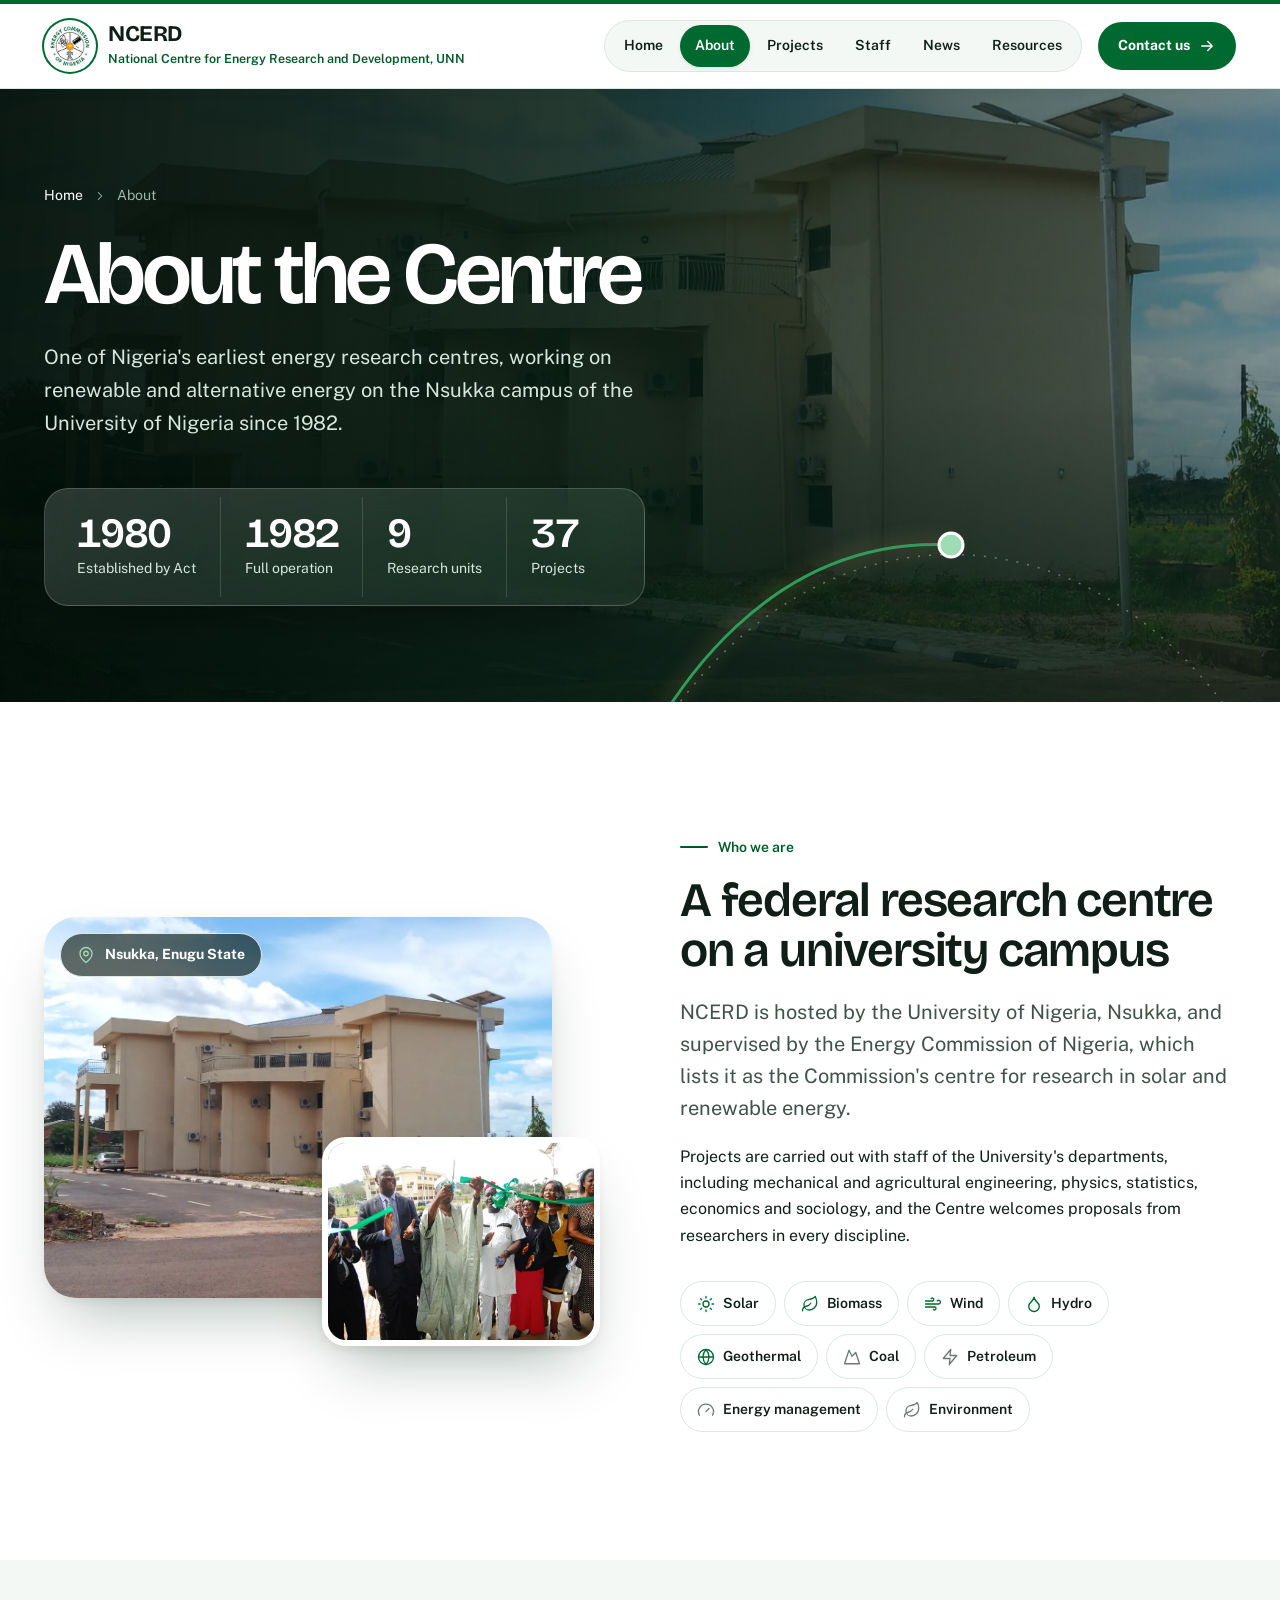
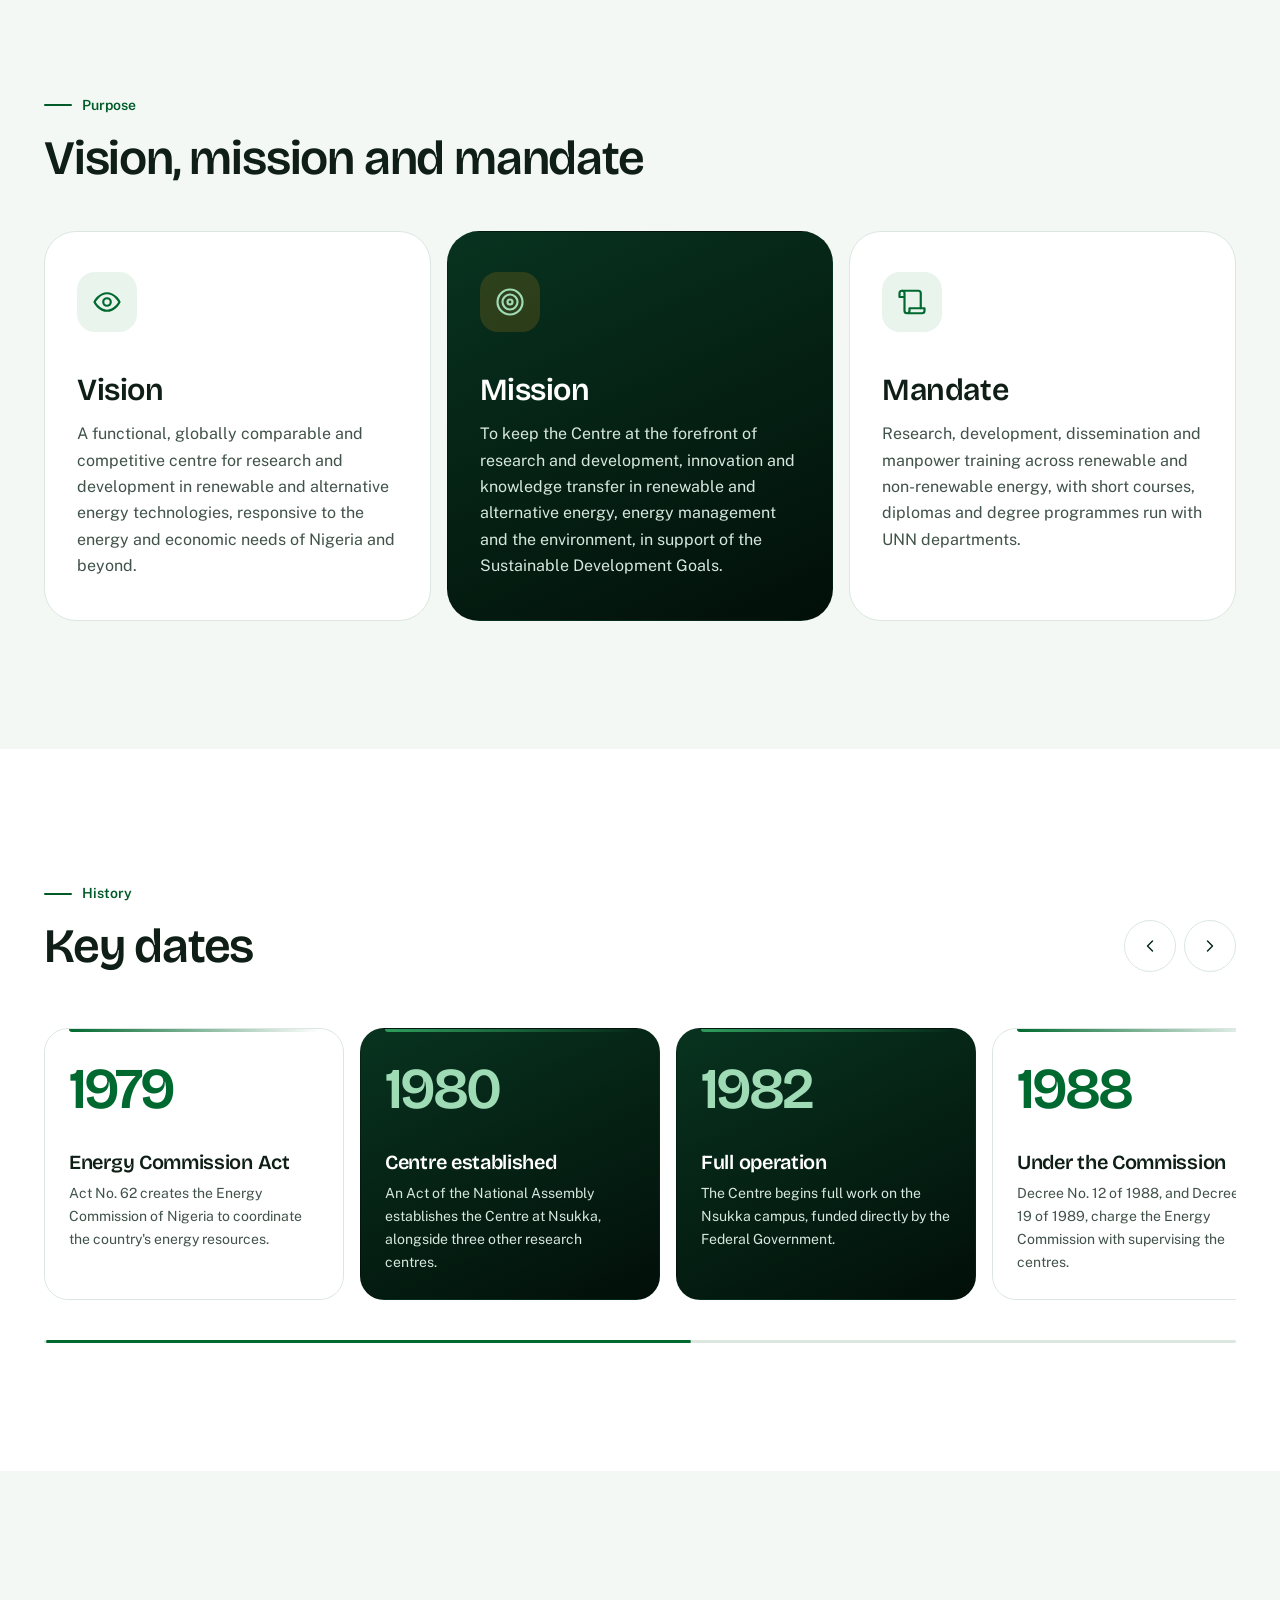
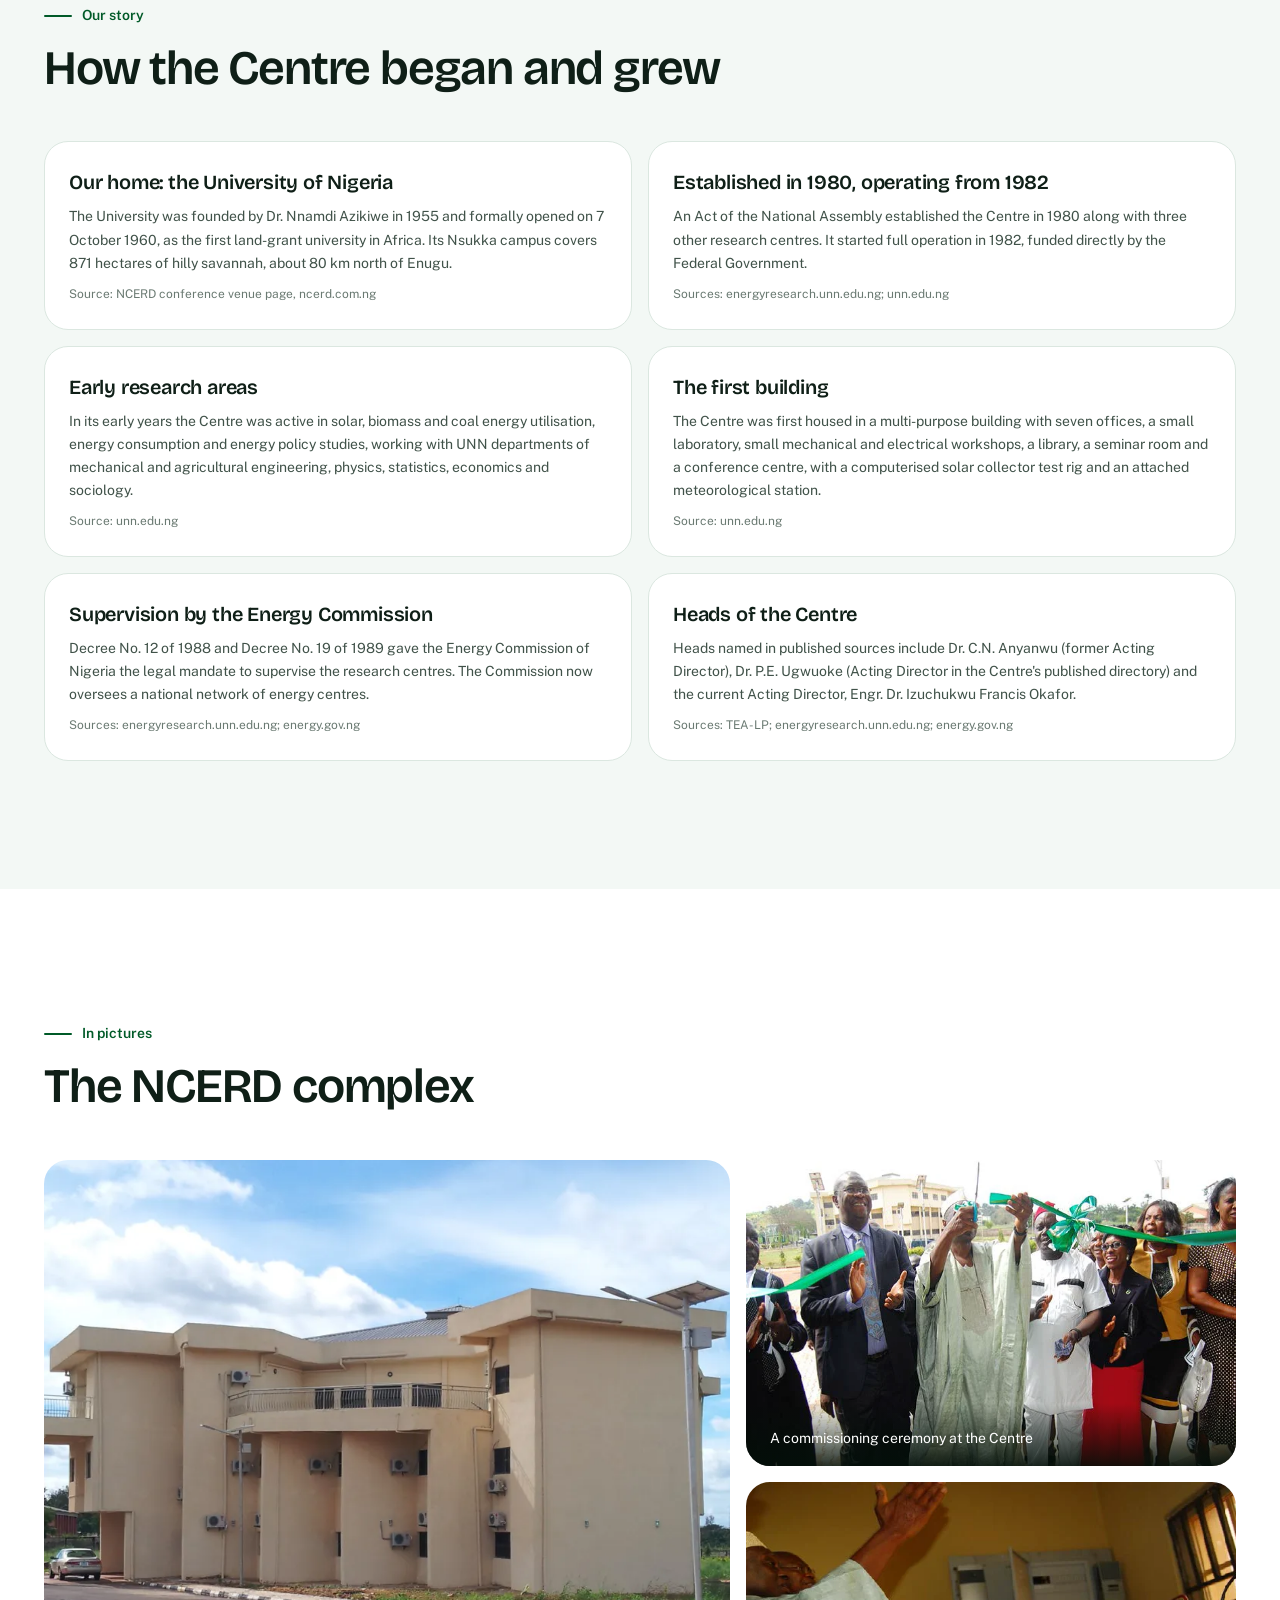
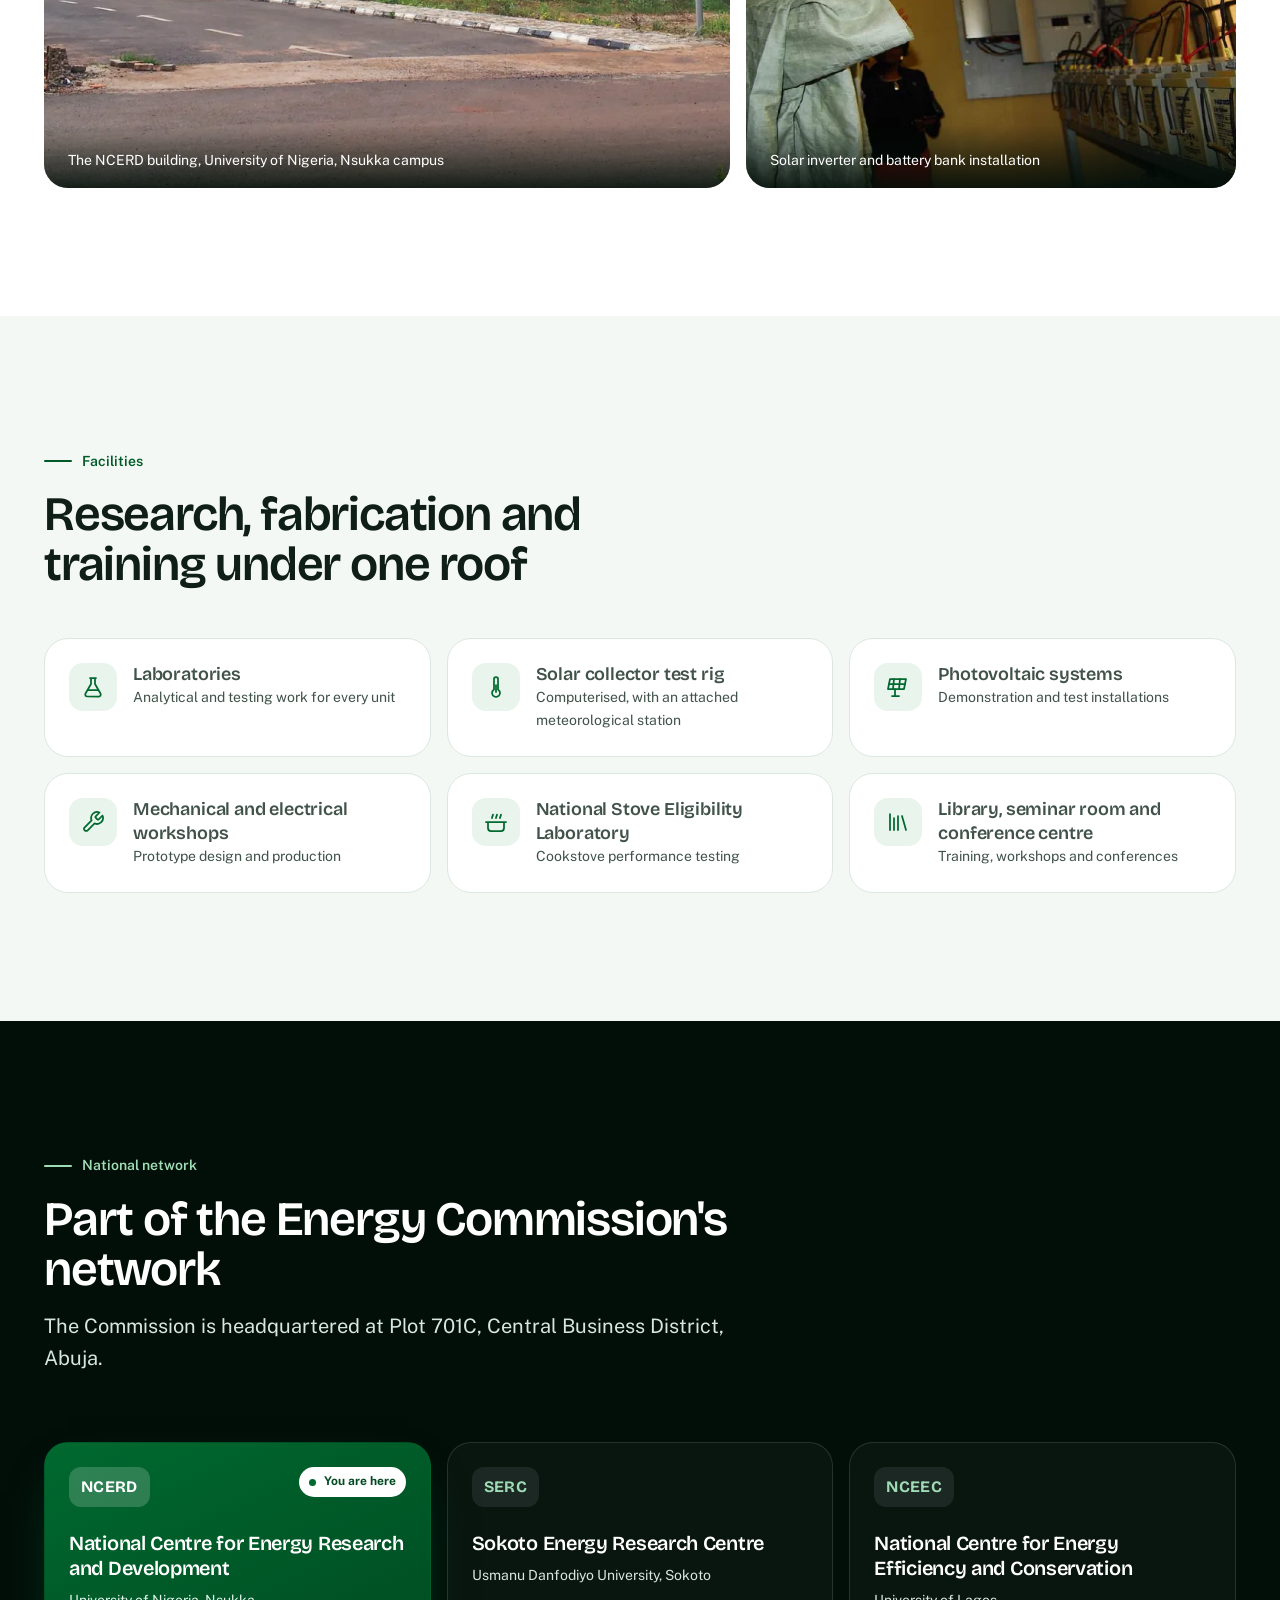
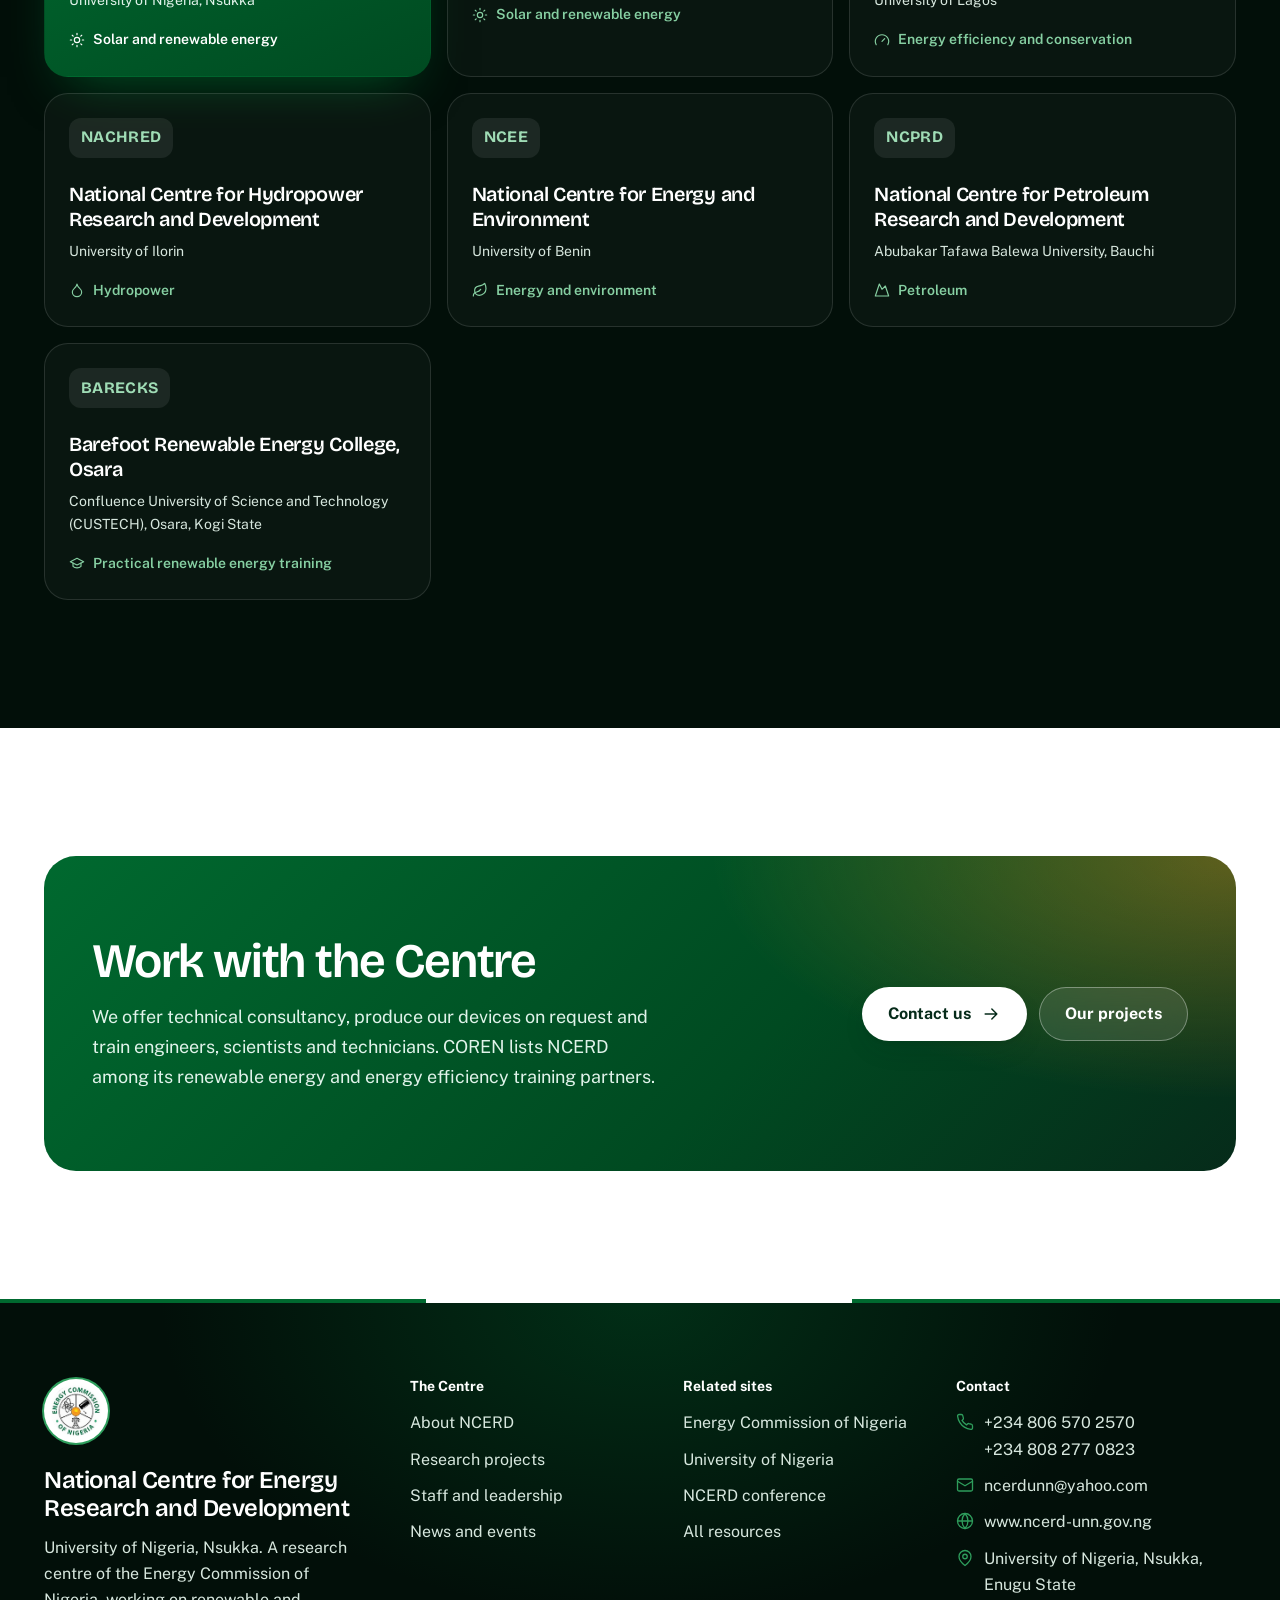
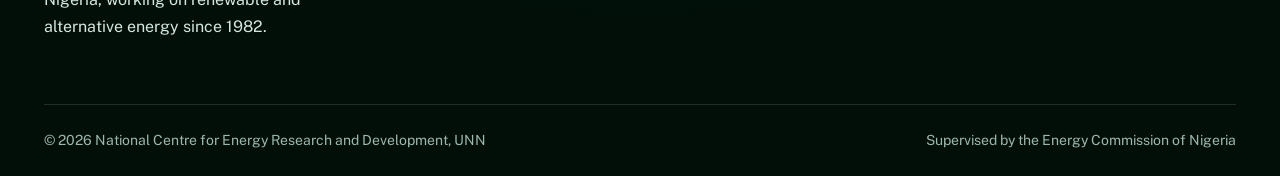
==== commit 95f7c736: "Add BARECKS to the Energy Commission centres Add the Barefoot Renewable Energy College, Osara (BAREC" ====
--- a/about.html
+++ b/about.html
@@ -39,7 +39,7 @@
     <div class="crumbs"><a href="index.html">Home</a><svg class="ic" viewBox="0 0 24 24" aria-hidden="true"><path d="m9 18 6-6-6-6"/></svg><span>About</span></div>
     <h1>About the Centre</h1>
     <p>One of Nigeria's earliest energy research centres, working on renewable and alternative energy on the Nsukka campus of the University of Nigeria since 1982.</p>
-    <div class="stats-glass glass"><div><b data-count="1980">1980</b><span>Established by Act</span></div><div><b data-count="1982">1982</b><span>Full operation</span></div><div><b data-count="9">9</b><span>Research units</span></div><div><b data-count="6">6</b><span>ECN centres</span></div></div>
+    <div class="stats-glass glass"><div><b data-count="1980">1980</b><span>Established by Act</span></div><div><b data-count="1982">1982</b><span>Full operation</span></div><div><b data-count="9">9</b><span>Research units</span></div><div><b data-count="37">37</b><span>Projects</span></div></div>
   </div>
 </section>
 
@@ -92,7 +92,7 @@
       <div class="fact"><b>Established in 1980, operating from 1982</b><p>An Act of the National Assembly established the Centre in 1980 along with three other research centres. It started full operation in 1982, funded directly by the Federal Government.</p><span class="src">Sources: energyresearch.unn.edu.ng; unn.edu.ng</span></div>
       <div class="fact"><b>Early research areas</b><p>In its early years the Centre was active in solar, biomass and coal energy utilisation, energy consumption and energy policy studies, working with UNN departments of mechanical and agricultural engineering, physics, statistics, economics and sociology.</p><span class="src">Source: unn.edu.ng</span></div>
       <div class="fact"><b>The first building</b><p>The Centre was first housed in a multi-purpose building with seven offices, a small laboratory, small mechanical and electrical workshops, a library, a seminar room and a conference centre, with a computerised solar collector test rig and an attached meteorological station.</p><span class="src">Source: unn.edu.ng</span></div>
-      <div class="fact"><b>Supervision by the Energy Commission</b><p>Decree No. 12 of 1988 and Decree No. 19 of 1989 gave the Energy Commission of Nigeria the legal mandate to supervise the research centres. The Commission now supervises six centres.</p><span class="src">Sources: energyresearch.unn.edu.ng; energy.gov.ng</span></div>
+      <div class="fact"><b>Supervision by the Energy Commission</b><p>Decree No. 12 of 1988 and Decree No. 19 of 1989 gave the Energy Commission of Nigeria the legal mandate to supervise the research centres. The Commission now oversees a national network of energy centres.</p><span class="src">Sources: energyresearch.unn.edu.ng; energy.gov.ng</span></div>
       <div class="fact"><b>Heads of the Centre</b><p>Heads named in published sources include Dr. C.N. Anyanwu (former Acting Director), Dr. P.E. Ugwuoke (Acting Director in the Centre's published directory) and the current Acting Director, Engr. Dr. Izuchukwu Francis Okafor.</p><span class="src">Sources: TEA-LP; energyresearch.unn.edu.ng; energy.gov.ng</span></div>
     </div>
   </div>
@@ -119,7 +119,7 @@
 <section class="dark" aria-labelledby="net-title">
   <div class="wrap">
     <div class="head-row"><div class="reveal"><span class="eyebrow">National network</span><h2 id="net-title">Part of the Energy Commission's network</h2><p class="lede">The Commission is headquartered at Plot 701C, Central Business District, Abuja.</p></div></div>
-    <div class="net" data-stagger><article class="centre here"><span class="here-pill">You are here</span><span class="ab">NCERD</span><h3>National Centre for Energy Research and Development</h3><p>University of Nigeria, Nsukka</p><div class="focus"><svg class="ic" viewBox="0 0 24 24" aria-hidden="true"><circle cx="12" cy="12" r="4"/><path d="M12 2v2M12 20v2M4.9 4.9l1.4 1.4M17.7 17.7l1.4 1.4M2 12h2M20 12h2M4.9 19.1l1.4-1.4M17.7 6.3l1.4-1.4"/></svg>Solar and renewable energy</div></article><article class="centre"><span class="ab">SERC</span><h3>Sokoto Energy Research Centre</h3><p>Usmanu Danfodiyo University, Sokoto</p><div class="focus"><svg class="ic" viewBox="0 0 24 24" aria-hidden="true"><circle cx="12" cy="12" r="4"/><path d="M12 2v2M12 20v2M4.9 4.9l1.4 1.4M17.7 17.7l1.4 1.4M2 12h2M20 12h2M4.9 19.1l1.4-1.4M17.7 6.3l1.4-1.4"/></svg>Solar and renewable energy</div></article><article class="centre"><span class="ab">NCEEC</span><h3>National Centre for Energy Efficiency and Conservation</h3><p>University of Lagos</p><div class="focus"><svg class="ic" viewBox="0 0 24 24" aria-hidden="true"><path d="M12 14l4-4"/><path d="M3.3 19a10 10 0 1 1 17.4 0"/></svg>Energy efficiency and conservation</div></article><article class="centre"><span class="ab">NACHRED</span><h3>National Centre for Hydropower Research and Development</h3><p>University of Ilorin</p><div class="focus"><svg class="ic" viewBox="0 0 24 24" aria-hidden="true"><path d="M12 22a7 7 0 0 0 7-7c0-2-1-3.9-3-5.5S12.5 5.5 12 3c-.5 2.5-2 4.9-4 6.5S5 13 5 15a7 7 0 0 0 7 7z"/></svg>Hydropower</div></article><article class="centre"><span class="ab">NCEE</span><h3>National Centre for Energy and Environment</h3><p>University of Benin</p><div class="focus"><svg class="ic" viewBox="0 0 24 24" aria-hidden="true"><path d="M11 20A7 7 0 0 1 9.8 6.1C15.5 5 17 4.5 19 2c1 2 2 4.2 2 8 0 5.5-4.8 10-10 10z"/><path d="M2 21c0-3 1.9-5.4 5-6 2.5-.5 4.6-1.9 6-4"/></svg>Energy and environment</div></article><article class="centre"><span class="ab">NCPRD</span><h3>National Centre for Petroleum Research and Development</h3><p>Abubakar Tafawa Balewa University, Bauchi</p><div class="focus"><svg class="ic" viewBox="0 0 24 24" aria-hidden="true"><path d="m8 3 4 8 5-5 5 15H2z"/></svg>Petroleum</div></article></div>
+    <div class="net" data-stagger><article class="centre here"><span class="here-pill">You are here</span><span class="ab">NCERD</span><h3>National Centre for Energy Research and Development</h3><p>University of Nigeria, Nsukka</p><div class="focus"><svg class="ic" viewBox="0 0 24 24" aria-hidden="true"><circle cx="12" cy="12" r="4"/><path d="M12 2v2M12 20v2M4.9 4.9l1.4 1.4M17.7 17.7l1.4 1.4M2 12h2M20 12h2M4.9 19.1l1.4-1.4M17.7 6.3l1.4-1.4"/></svg>Solar and renewable energy</div></article><article class="centre"><span class="ab">SERC</span><h3>Sokoto Energy Research Centre</h3><p>Usmanu Danfodiyo University, Sokoto</p><div class="focus"><svg class="ic" viewBox="0 0 24 24" aria-hidden="true"><circle cx="12" cy="12" r="4"/><path d="M12 2v2M12 20v2M4.9 4.9l1.4 1.4M17.7 17.7l1.4 1.4M2 12h2M20 12h2M4.9 19.1l1.4-1.4M17.7 6.3l1.4-1.4"/></svg>Solar and renewable energy</div></article><article class="centre"><span class="ab">NCEEC</span><h3>National Centre for Energy Efficiency and Conservation</h3><p>University of Lagos</p><div class="focus"><svg class="ic" viewBox="0 0 24 24" aria-hidden="true"><path d="M12 14l4-4"/><path d="M3.3 19a10 10 0 1 1 17.4 0"/></svg>Energy efficiency and conservation</div></article><article class="centre"><span class="ab">NACHRED</span><h3>National Centre for Hydropower Research and Development</h3><p>University of Ilorin</p><div class="focus"><svg class="ic" viewBox="0 0 24 24" aria-hidden="true"><path d="M12 22a7 7 0 0 0 7-7c0-2-1-3.9-3-5.5S12.5 5.5 12 3c-.5 2.5-2 4.9-4 6.5S5 13 5 15a7 7 0 0 0 7 7z"/></svg>Hydropower</div></article><article class="centre"><span class="ab">NCEE</span><h3>National Centre for Energy and Environment</h3><p>University of Benin</p><div class="focus"><svg class="ic" viewBox="0 0 24 24" aria-hidden="true"><path d="M11 20A7 7 0 0 1 9.8 6.1C15.5 5 17 4.5 19 2c1 2 2 4.2 2 8 0 5.5-4.8 10-10 10z"/><path d="M2 21c0-3 1.9-5.4 5-6 2.5-.5 4.6-1.9 6-4"/></svg>Energy and environment</div></article><article class="centre"><span class="ab">NCPRD</span><h3>National Centre for Petroleum Research and Development</h3><p>Abubakar Tafawa Balewa University, Bauchi</p><div class="focus"><svg class="ic" viewBox="0 0 24 24" aria-hidden="true"><path d="m8 3 4 8 5-5 5 15H2z"/></svg>Petroleum</div></article><article class="centre"><span class="ab">BARECKS</span><h3>Barefoot Renewable Energy College, Osara</h3><p>Confluence University of Science and Technology (CUSTECH), Osara, Kogi State</p><div class="focus"><svg class="ic" viewBox="0 0 24 24" aria-hidden="true"><path d="M22 10 12 5 2 10l10 5 10-5z"/><path d="M6 12v5c3 3 9 3 12 0v-5"/></svg>Practical renewable energy training</div></article></div>
   </div>
 </section>
 
--- a/assets/css/ncerd.css
+++ b/assets/css/ncerd.css
@@ -779,3 +779,174 @@
 .gallery figure:not(:first-child) img{aspect-ratio:16/10}
 @media (max-width:760px){.gallery figure:first-child{grid-row:auto}.gallery figure img{aspect-ratio:4/3!important}}
 .phero .bg img[src*="inverter-room"]{object-position:50% 35%}
+
+/* ==========================================================
+   v5 — Mobile overhaul
+   ========================================================== */
+@keyframes dropIn{from{opacity:0;transform:translateY(-8px)}to{opacity:1;transform:none}}
+@media (max-width:1140px){
+  .site-head.static .wrap{height:72px}
+  .site-head.static .brand .seal{width:44px;height:44px}
+  .site-head.static .menu-btn{height:44px;padding:0 16px;border:0;background:var(--green);color:#fff;-webkit-backdrop-filter:none;backdrop-filter:none}
+  .site-head.static .menu-btn:hover{background:var(--green-700)}
+  .site-head.static.menu-on,.site-head.static.menu-on.solid{color:var(--ink);background:#fff;box-shadow:0 1px 0 var(--line)}
+  .site-head.static.menu-on .menu-btn{background:var(--forest);color:#fff;border:0}
+  .site-head.static .nav{position:absolute;inset:auto;top:100%;left:0;right:0;z-index:99;display:none;flex-direction:column;align-items:stretch;justify-content:flex-start;gap:0;padding:var(--s2) var(--s5) var(--s5);background:#fff;color:var(--ink);clip-path:none;visibility:visible;transition:none;border-top:1px solid var(--line);box-shadow:0 24px 40px -20px rgba(6,43,26,.35);max-height:calc(100vh - 76px);overflow-y:auto}
+  .site-head.static .nav.open{display:flex;clip-path:none;animation:dropIn .28s var(--ease)}
+  .site-head.static .nav ul{flex-direction:column;align-items:stretch;gap:0;padding:0;margin:0;background:none;border:0;border-radius:0;-webkit-backdrop-filter:none;backdrop-filter:none}
+  .site-head.static .nav ul li{opacity:1;transform:none;transition:none}
+  .site-head.static .nav ul a,.site-head.static .nav ul a:hover{position:relative;display:flex;align-items:center;justify-content:space-between;font-family:var(--sans);font-size:1.05rem;font-weight:600;letter-spacing:0;color:var(--ink);padding:15px 4px;border-radius:0;background:none!important;box-shadow:none!important;border-bottom:1px solid var(--line)}
+  .site-head.static .nav ul a::after{content:"";width:8px;height:8px;border-right:2px solid var(--ink-3);border-top:2px solid var(--ink-3);transform:rotate(45deg);position:static;background:none}
+  .site-head.static .nav ul a[aria-current]{color:var(--green);padding-left:14px}
+  .site-head.static .nav ul a[aria-current]::before{content:"";position:absolute;left:0;top:14px;bottom:14px;width:3px;border-radius:3px;background:var(--green)}
+  .site-head.static .nav ul a[aria-current]::after{border-color:var(--green)}
+  .site-head.static .nav .cta{margin:var(--s4) 0 0;justify-content:center;padding:16px;border-radius:var(--r-md)}
+  body.menu-open{overflow:auto}
+}
+@media (max-width:760px){
+  .sky{display:none}
+  .hero{min-height:0}
+  .hero-main{padding:var(--s8) 0 var(--s9)}
+  .hero .badge{font-size:var(--fs-12);padding:5px 12px 5px 5px}
+  .hero .badge span,.hero .badge{line-height:1.3}
+  .hero h1{font-size:clamp(2.3rem,10.5vw,3rem);line-height:1.02;margin:var(--s4) 0}
+  .hero p.sub{font-size:var(--fs-18);margin-bottom:var(--s6)}
+  .hero .btns{flex-direction:column;align-items:stretch}
+  .hero .btns .btn{justify-content:center}
+  .sun-card{max-width:none}
+  .sun-card .deg{font-size:3.4rem}
+  .phero h1{font-size:clamp(2.2rem,10vw,3rem)}
+  .phero p{font-size:var(--fs-18)}
+  .phero-arc{display:none}
+  h2{font-size:clamp(1.75rem,7.5vw,2.2rem)}
+  .lede{font-size:var(--fs-18)}
+  .head-row{margin-bottom:var(--s6);gap:var(--s4)}
+  .head-row .btn{width:100%;justify-content:center}
+  section{padding:var(--s9) 0}
+  .wrap{padding:0 var(--s4)}
+  .btn{height:50px;padding:0 22px}
+  .cta-band .btns{flex-direction:column;align-items:stretch;width:100%}
+  .cta-band .btns .btn{justify-content:center}
+  .feature .btns{flex-direction:column;align-items:stretch}
+  .feature .btns .btn{justify-content:center}
+  .feature h2,.feature h3{font-size:clamp(1.6rem,7vw,2rem)}
+  .panel h3{font-size:clamp(1.6rem,7vw,2rem)}
+  .moment time{font-size:2.8rem}
+  .hs-track{grid-auto-columns:82%}
+  .map-card{min-height:340px}
+  .map-card .pin{flex-direction:column;align-items:stretch}
+  .map-card .pin .btn{justify-content:center}
+  .stat b{font-size:2.4rem}
+  .stats-glass b{font-size:2rem}
+  .quote{font-size:1.45rem}
+  .to-top{width:48px;height:48px;right:14px;bottom:14px}
+  .foot-top{padding:var(--s9) 0 var(--s6);gap:var(--s6)}
+  .lead-card h2{font-size:clamp(1.6rem,7vw,2.1rem)}
+  .rcard{padding:var(--s5)}
+  .rcard a,.rcard .v{font-size:var(--fs-20)}
+}
+.badge b{white-space:nowrap;flex:none}
+/* mobile fixes for later desktop overrides */
+@media (max-width:900px){
+  .leaders{grid-template-columns:1fr 1fr;max-width:none}
+  .leader.l1{grid-column:1/-1}
+}
+@media (max-width:600px){
+  .leaders{grid-template-columns:1fr;gap:var(--s4)}
+  .leader.l1{flex-direction:column}
+  .leader.l1 .ph{flex:none;aspect-ratio:4/4.2}
+  .leader.l1 .tx{border-left:0;border-top:4px solid var(--forest)}
+  .leader.l2,.leader.l3{flex-direction:row;align-items:stretch}
+  .leader.l2 .ph{flex:0 0 42%;aspect-ratio:auto;min-height:190px}
+  .leader.l3 .ph{flex:0 0 36%;aspect-ratio:auto;min-height:170px}
+  .leader.l2 .tx,.leader.l3 .tx{border-top:0;border-left:4px solid var(--green);padding:var(--s4);display:flex;flex-direction:column;justify-content:center;min-width:0}
+  .leader.l2 b{font-size:1.15rem}.leader.l3 b{font-size:1.02rem}
+  .leader .cred{font-size:.7rem}
+  .leader span.role{font-size:var(--fs-12)}
+}
+@media (max-width:760px){
+  .gallery{grid-template-columns:1fr}
+  .gallery figure:first-child{grid-row:auto}
+  .gallery figure img,.gallery figure:first-child img{aspect-ratio:4/3!important;height:auto}
+}
+/* mobile polish */
+.lead-card .btn{color:var(--fg)}
+@media (max-width:600px){
+  .tile.art,.tile.big.art{min-height:230px;padding:var(--s5)}
+  .tile.art h3,.tile.big.art h3{font-size:1.25rem}
+  .tile.art p{font-size:var(--fs-14)}
+  .bento{gap:var(--s3)}
+  .people{gap:var(--s2)}
+  .person{padding:var(--s4)}
+  .person .row{gap:var(--s3)}
+  .avatar{width:48px;height:48px}
+  .avatar span{font-size:var(--fs-16)}
+  .person .unit{margin-top:var(--s3);padding-top:var(--s3)}
+  .vcard{padding:var(--s6) var(--s5)}
+  .vcard .icon{margin-bottom:var(--s5)}
+  .fac{gap:var(--s2)}
+  .fac-item{padding:var(--s4)}
+  .stat{padding:var(--s4)}
+  .stat .ic{margin-bottom:var(--s4)}
+  .stat span{font-size:var(--fs-12);line-height:1.45}
+  .net{gap:var(--s3)}
+  .centre{padding:var(--s4) var(--s5)}
+  .editions{gap:var(--s3)}
+  .post{padding:var(--s5)}
+  .site-head.static .wrap{height:68px}
+}
+/* mobile leadership hierarchy: Minister > DG > Director */
+@media (max-width:600px){
+  .leaders{grid-template-columns:1fr;justify-items:center;gap:var(--s4)}
+  .leader.l1,.leader.l2,.leader.l3{flex-direction:column;grid-column:auto}
+  .leader.l1{width:100%}
+  .leader.l2{width:84%}
+  .leader.l3{width:68%}
+  .leader.l1 .ph{flex:none;aspect-ratio:1/1.02;min-height:0}
+  .leader.l2 .ph{flex:none;aspect-ratio:1/1;min-height:0}
+  .leader.l3 .ph{flex:none;aspect-ratio:1/.95;min-height:0}
+  .leader.l1 .tx,.leader.l2 .tx,.leader.l3 .tx{border-left:0;border-top:4px solid var(--green);padding:var(--s4) var(--s5);display:block}
+  .leader.l1 .tx{border-top-color:var(--forest)}
+  .leader.l1 b{font-size:1.45rem}
+  .leader.l2 b{font-size:1.2rem}
+  .leader.l3 b{font-size:1.02rem}
+  .leader.l3 .tx{padding:var(--s3) var(--s4)}
+}
+/* DG card matches the Minister's design, one step smaller */
+.leader.l2 .tx{border-top-color:var(--forest)}
+.leader.l2 .rank{color:var(--gold-ink)}
+@media (max-width:900px){
+  .leaders{grid-template-columns:1fr;justify-items:center;gap:var(--s4);max-width:520px;margin:0 auto}
+  .leader.l1,.leader.l2,.leader.l3{flex-direction:column;grid-column:auto}
+  .leader.l1{width:100%}.leader.l2{width:84%}.leader.l3{width:68%}
+  .leader.l1 .ph{flex:none;aspect-ratio:1/1.02;min-height:0}
+  .leader.l2 .ph{flex:none;aspect-ratio:1/1.02;min-height:0}
+  .leader.l3 .ph{flex:none;aspect-ratio:1/.95;min-height:0}
+  .leader.l1 .tx,.leader.l2 .tx,.leader.l3 .tx{border-left:0;padding:var(--s4) var(--s5);display:block}
+  .leader.l1 .tx,.leader.l2 .tx{border-top:4px solid var(--forest)}
+  .leader.l3 .tx{border-top:4px solid var(--green);padding:var(--s3) var(--s4)}
+  .leader.l1 b{font-size:1.45rem}.leader.l2 b{font-size:1.25rem}.leader.l3 b{font-size:1.02rem}
+}
+@media (min-width:901px){
+  .leader.l3 .ph{aspect-ratio:1/.78}
+  .leader.l3 .tx{padding:var(--s4)}
+  .leader.l3 .cred{font-size:.68rem}
+  .leader.l3 span.role{font-size:var(--fs-12)}
+}
+/* mobile hero: sun path back, lighter layout */
+@media (max-width:760px){
+  .sky{display:block}
+  .hero-main{padding:212px 0 var(--s7)}
+  .hero h1{margin-top:0}
+  .hero p.sub{font-size:var(--fs-16);margin-bottom:var(--s5)}
+  .hero .btns{flex-direction:row;gap:var(--s2)}
+  .hero .btns .btn{flex:1;height:48px;padding:0 14px;font-size:var(--fs-14)}
+  .hero .btns .btn .ic{display:none}
+  .sun-card{padding:var(--s4);display:grid;grid-template-columns:auto 1fr;column-gap:var(--s4);align-items:center;border-radius:var(--r-md)}
+  .sun-card .top{grid-column:1/-1;margin-bottom:6px}
+  .sun-card .deg{font-size:2.6rem;margin:0;grid-row:span 2}
+  .sun-card .cap,.sun-card .meter,.sun-card .fine{display:none}
+  .sun-card dl{margin:0;padding:0;border:0;gap:var(--s2)}
+  .sun-card dd{font-size:var(--fs-14)}
+  .hero-grid{gap:var(--s5)}
+}
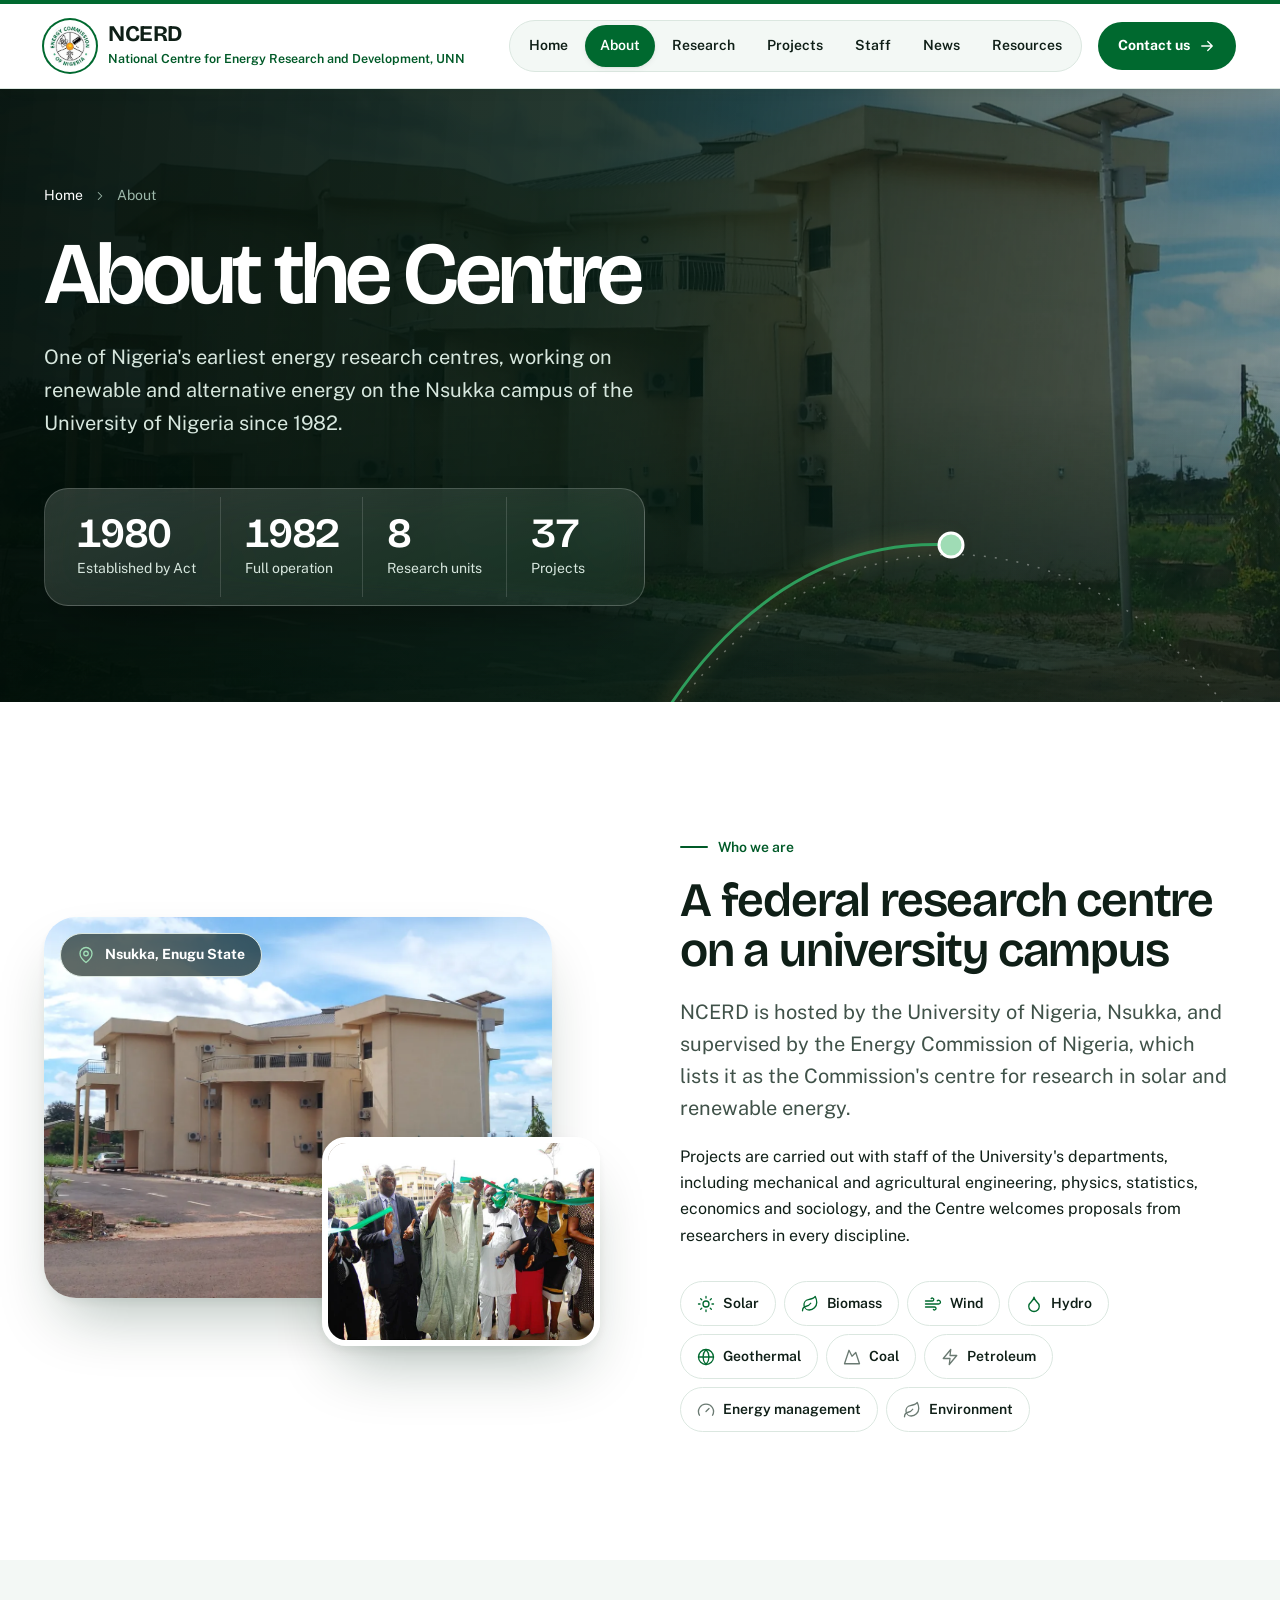
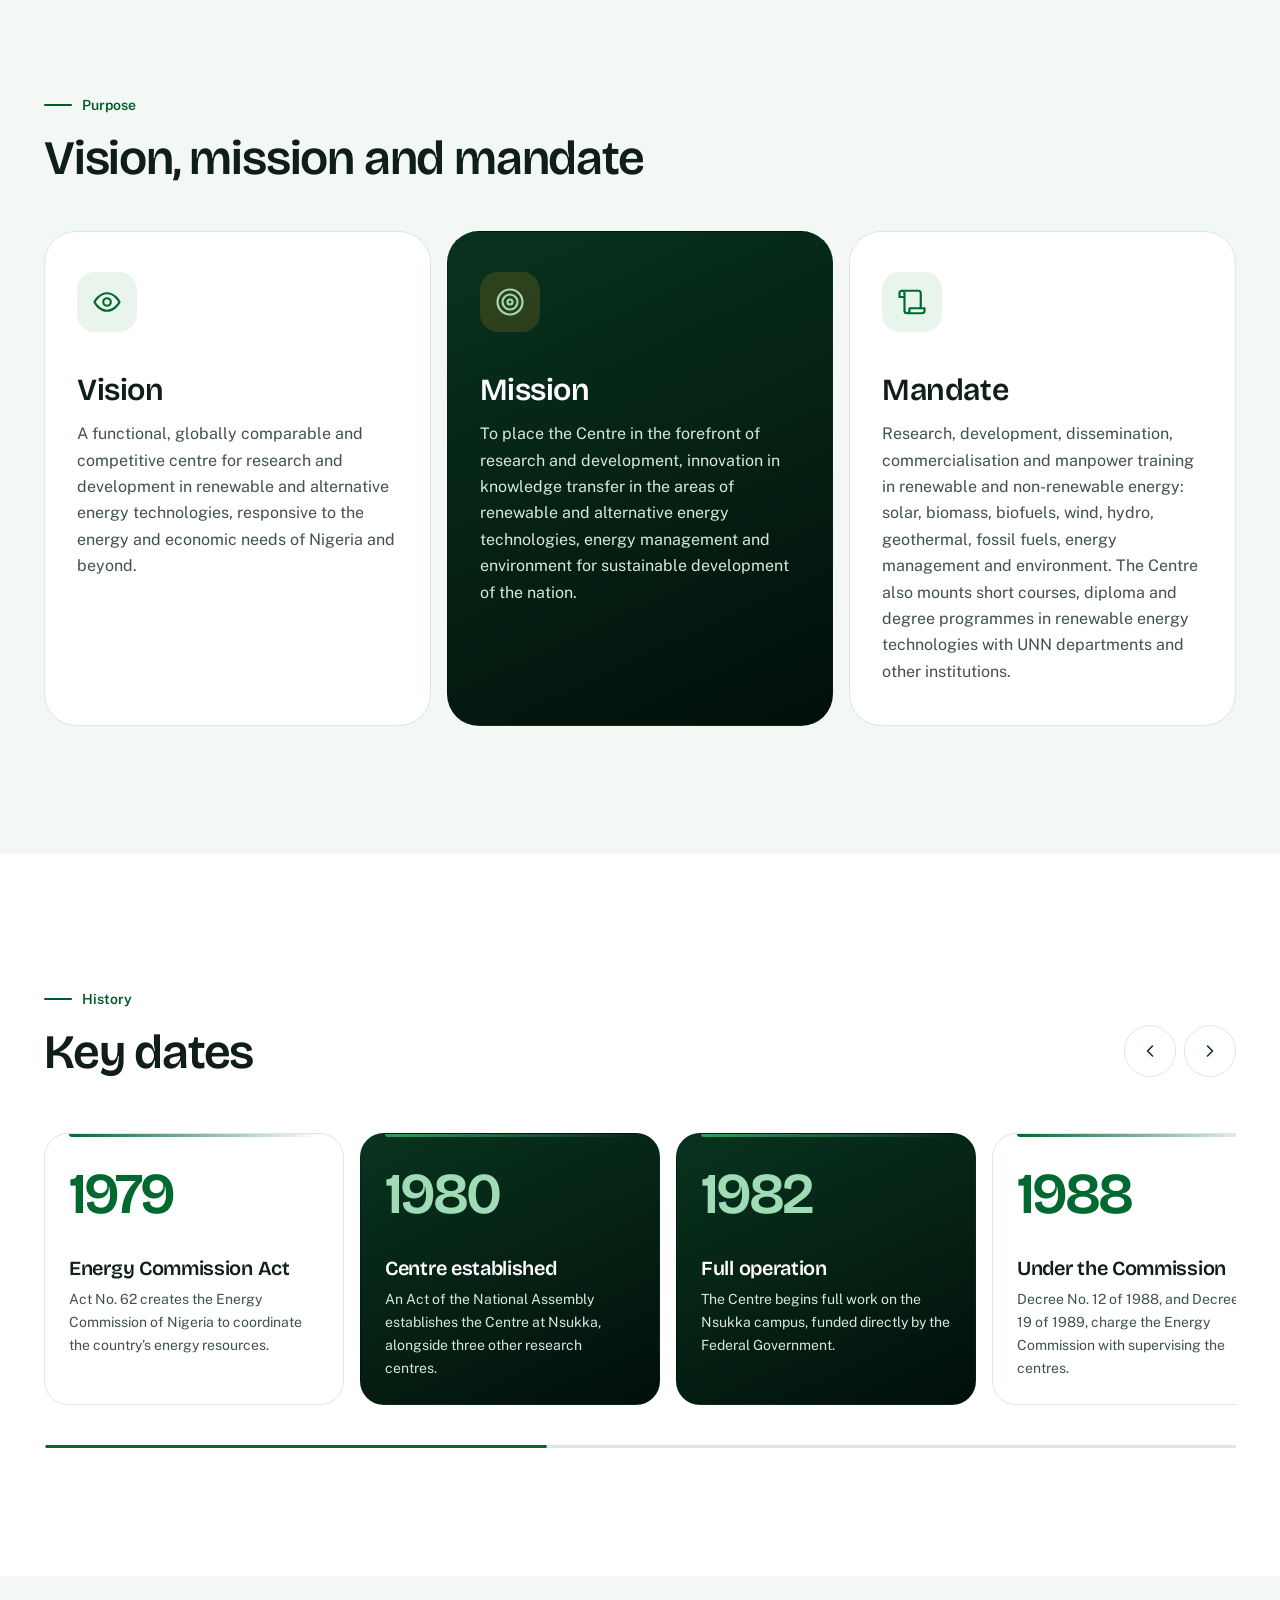
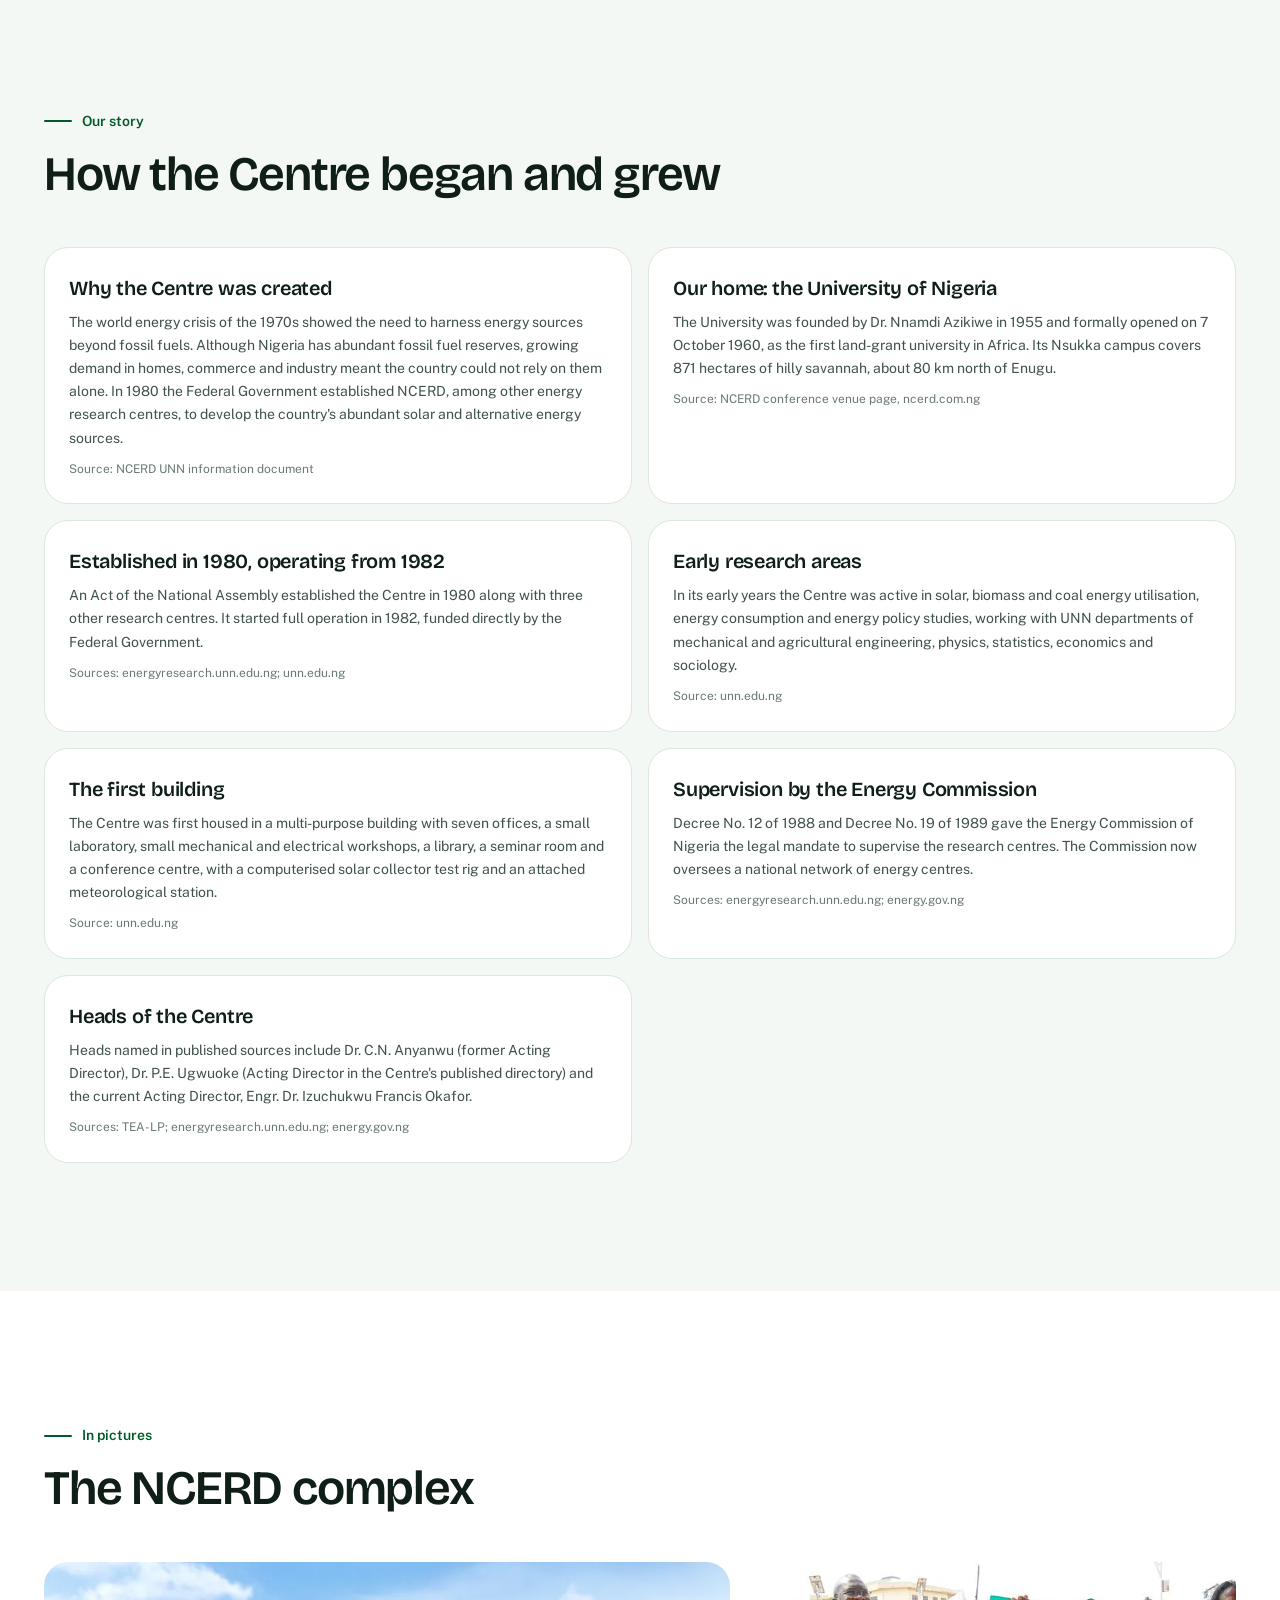
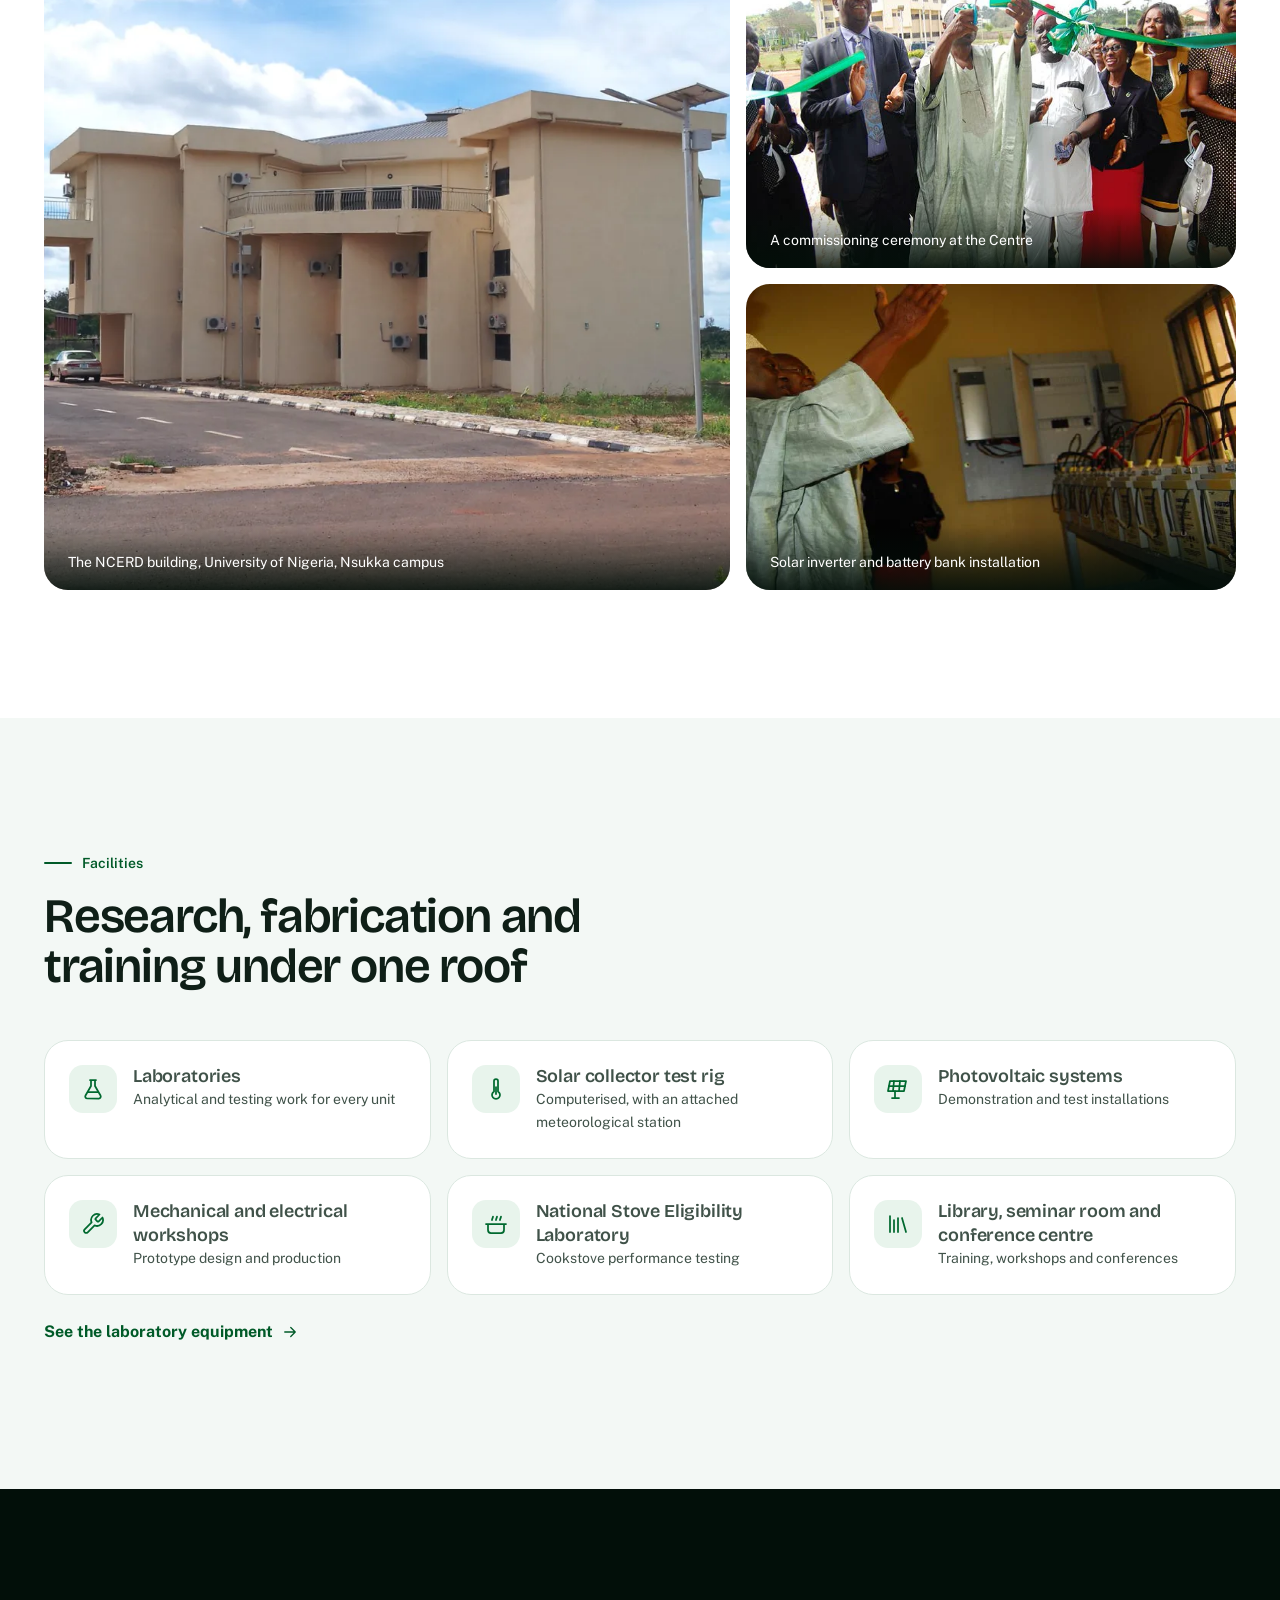
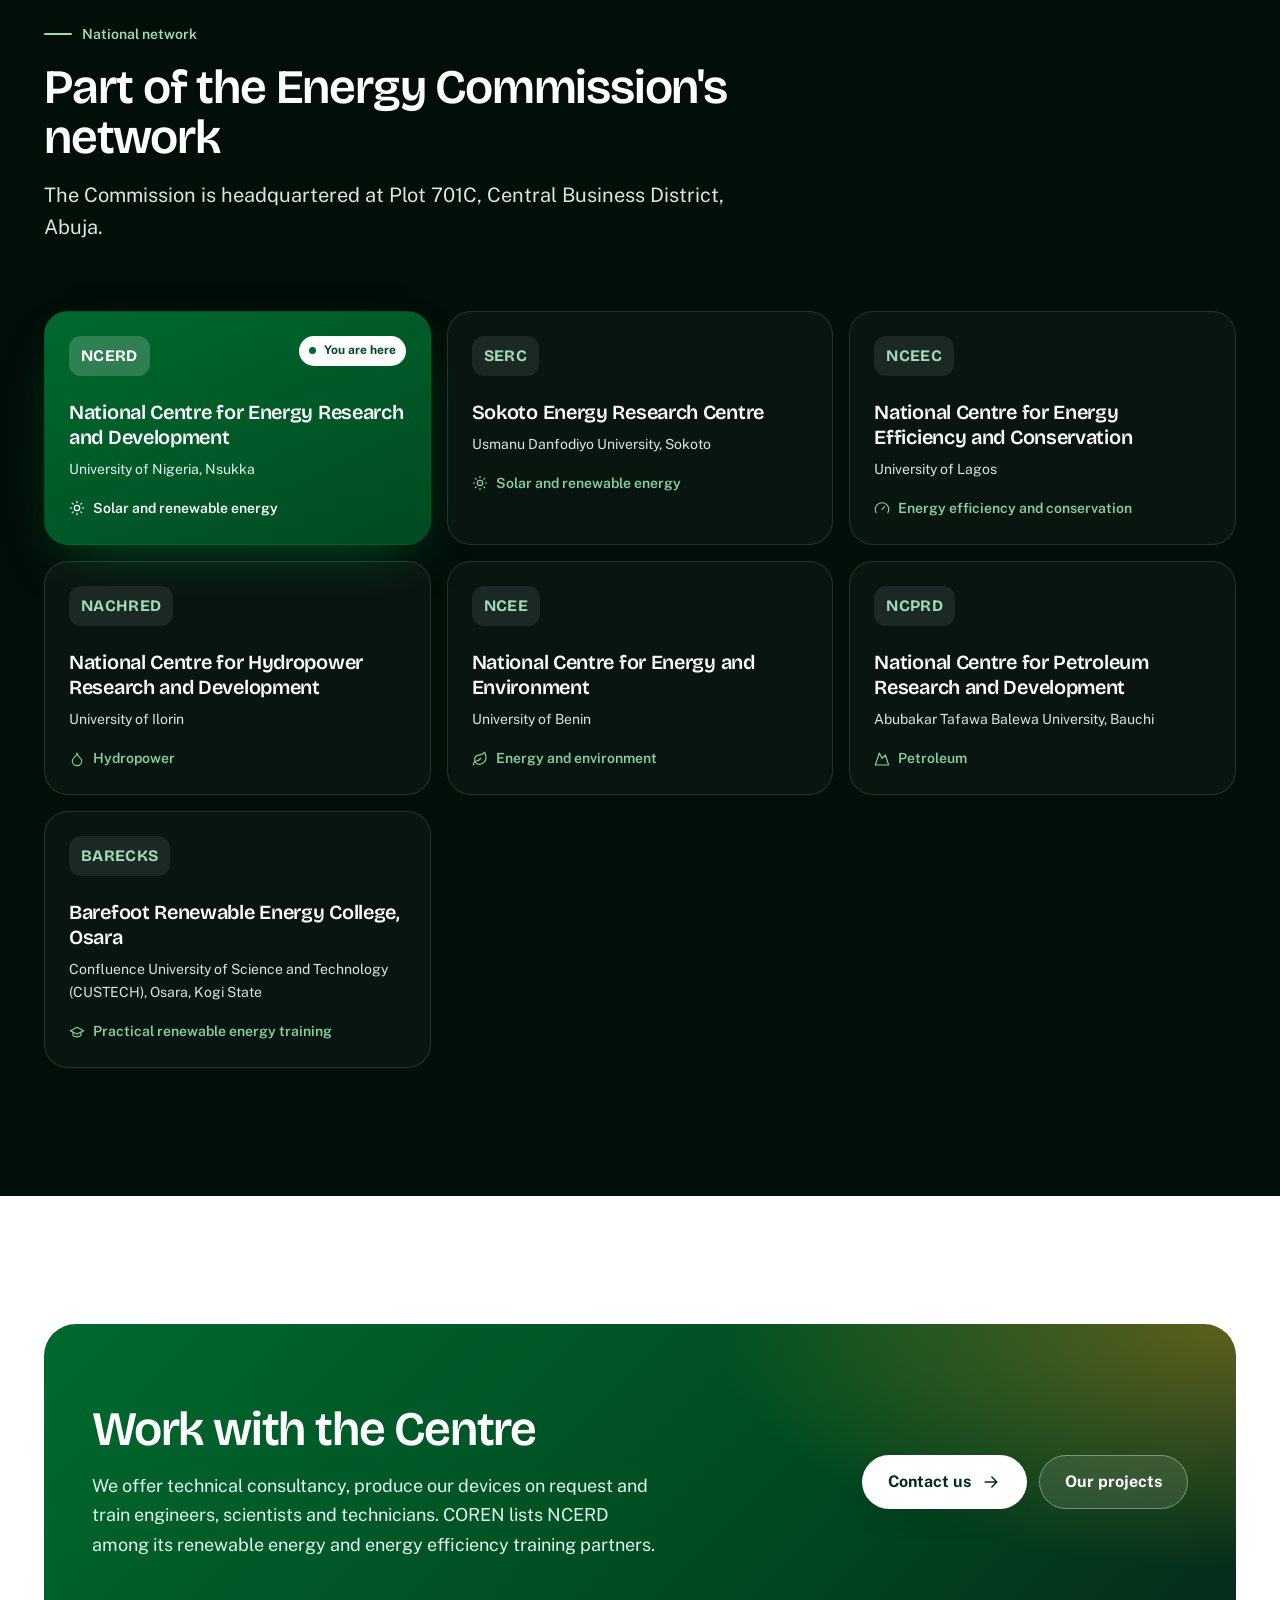
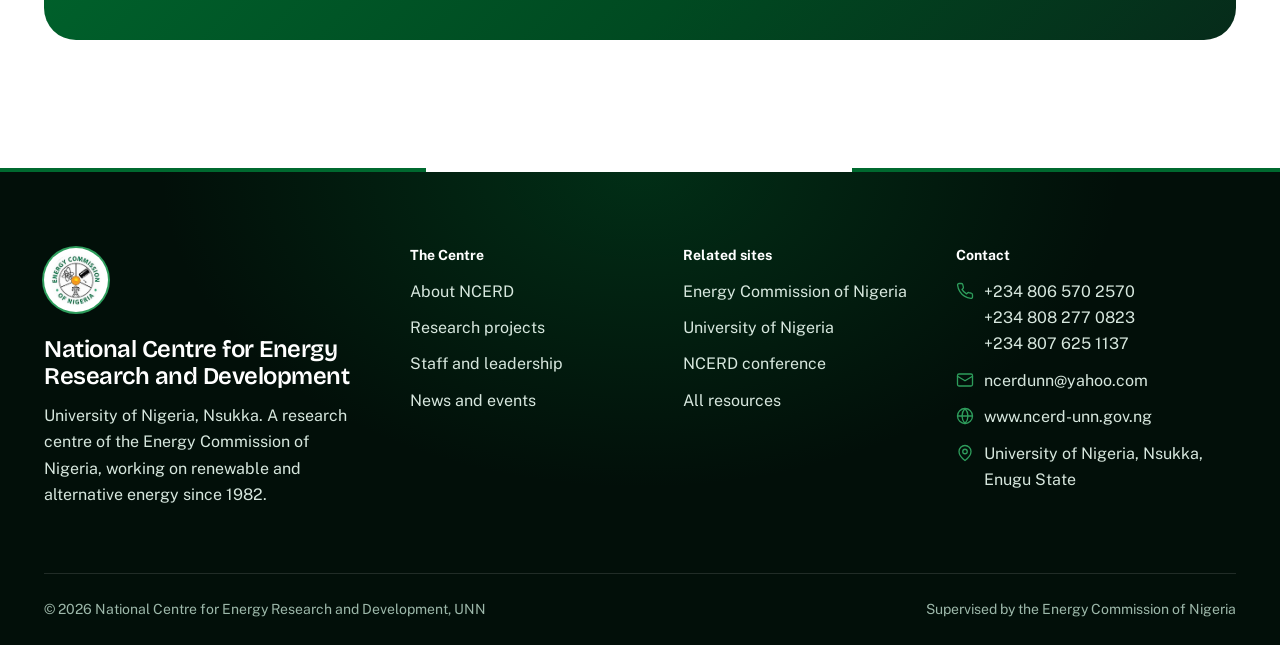
==== commit 43d9bc67: "Add Research page and NCERD information document content - New research.html: the eight research uni" ====
--- a/about.html
+++ b/about.html
@@ -27,7 +27,7 @@
     </a>
     <button class="menu-btn" aria-expanded="false" aria-controls="nav"><span class="bars"><i></i></span><span class="lbl">Menu</span></button>
     <nav class="nav" id="nav" aria-label="Main">
-      <ul><li><a href="index.html">Home</a></li><li><a href="about.html" aria-current="page">About</a></li><li><a href="projects.html">Projects</a></li><li><a href="staff-profiles.html">Staff</a></li><li><a href="news-events.html">News</a></li><li><a href="external-resources.html">Resources</a></li></ul>
+      <ul><li><a href="index.html">Home</a></li><li><a href="about.html" aria-current="page">About</a></li><li><a href="research.html">Research</a></li><li><a href="projects.html">Projects</a></li><li><a href="staff-profiles.html">Staff</a></li><li><a href="news-events.html">News</a></li><li><a href="external-resources.html">Resources</a></li></ul>
       <a class="cta" href="contact-us.html">Contact us <svg class="ic" viewBox="0 0 24 24" aria-hidden="true"><path d="M5 12h14M13 6l6 6-6 6"/></svg></a>
     </nav>
   </div>
@@ -39,7 +39,7 @@
     <div class="crumbs"><a href="index.html">Home</a><svg class="ic" viewBox="0 0 24 24" aria-hidden="true"><path d="m9 18 6-6-6-6"/></svg><span>About</span></div>
     <h1>About the Centre</h1>
     <p>One of Nigeria's earliest energy research centres, working on renewable and alternative energy on the Nsukka campus of the University of Nigeria since 1982.</p>
-    <div class="stats-glass glass"><div><b data-count="1980">1980</b><span>Established by Act</span></div><div><b data-count="1982">1982</b><span>Full operation</span></div><div><b data-count="9">9</b><span>Research units</span></div><div><b data-count="37">37</b><span>Projects</span></div></div>
+    <div class="stats-glass glass"><div><b data-count="1980">1980</b><span>Established by Act</span></div><div><b data-count="1982">1982</b><span>Full operation</span></div><div><b data-count="8">8</b><span>Research units</span></div><div><b data-count="37">37</b><span>Projects</span></div></div>
   </div>
 </section>
 
@@ -65,8 +65,8 @@
     <div class="head-row"><div class="reveal"><span class="eyebrow">Purpose</span><h2 id="vm">Vision, mission and mandate</h2></div></div>
     <div class="vmm" data-stagger>
       <article class="vcard"><div class="icon"><svg class="ic" viewBox="0 0 24 24" aria-hidden="true"><path d="M2 12s3.5-7 10-7 10 7 10 7-3.5 7-10 7S2 12 2 12z"/><circle cx="12" cy="12" r="3"/></svg></div><h3>Vision</h3><p>A functional, globally comparable and competitive centre for research and development in renewable and alternative energy technologies, responsive to the energy and economic needs of Nigeria and beyond.</p></article>
-      <article class="vcard mid"><div class="icon"><svg class="ic" viewBox="0 0 24 24" aria-hidden="true"><circle cx="12" cy="12" r="10"/><circle cx="12" cy="12" r="6"/><circle cx="12" cy="12" r="2"/></svg></div><h3>Mission</h3><p>To keep the Centre at the forefront of research and development, innovation and knowledge transfer in renewable and alternative energy, energy management and the environment, in support of the Sustainable Development Goals.</p></article>
-      <article class="vcard"><div class="icon"><svg class="ic" viewBox="0 0 24 24" aria-hidden="true"><path d="M8 21h12a2 2 0 0 0 2-2v-2H10v2a2 2 0 1 1-4 0V5a2 2 0 1 0-4 0v3h4"/><path d="M19 17V5a2 2 0 0 0-2-2H4"/></svg></div><h3>Mandate</h3><p>Research, development, dissemination and manpower training across renewable and non-renewable energy, with short courses, diplomas and degree programmes run with UNN departments.</p></article>
+      <article class="vcard mid"><div class="icon"><svg class="ic" viewBox="0 0 24 24" aria-hidden="true"><circle cx="12" cy="12" r="10"/><circle cx="12" cy="12" r="6"/><circle cx="12" cy="12" r="2"/></svg></div><h3>Mission</h3><p>To place the Centre in the forefront of research and development, innovation in knowledge transfer in the areas of renewable and alternative energy technologies, energy management and environment for sustainable development of the nation.</p></article>
+      <article class="vcard"><div class="icon"><svg class="ic" viewBox="0 0 24 24" aria-hidden="true"><path d="M8 21h12a2 2 0 0 0 2-2v-2H10v2a2 2 0 1 1-4 0V5a2 2 0 1 0-4 0v3h4"/><path d="M19 17V5a2 2 0 0 0-2-2H4"/></svg></div><h3>Mandate</h3><p>Research, development, dissemination, commercialisation and manpower training in renewable and non-renewable energy: solar, biomass, biofuels, wind, hydro, geothermal, fossil fuels, energy management and environment. The Centre also mounts short courses, diploma and degree programmes in renewable energy technologies with UNN departments and other institutions.</p></article>
     </div>
   </div>
 </section>
@@ -78,7 +78,7 @@
       <div class="hs-ctrl reveal"><button class="round hs-prev" aria-label="Previous"><svg class="ic" viewBox="0 0 24 24" aria-hidden="true"><path d="m15 18-6-6 6-6"/></svg></button><button class="round hs-next" aria-label="Next"><svg class="ic" viewBox="0 0 24 24" aria-hidden="true"><path d="m9 18 6-6-6-6"/></svg></button></div>
     </div>
     <div class="hscroll reveal">
-      <div class="hs-track" tabindex="0" aria-label="Timeline of the Centre, scroll sideways"><article class="moment"><time>1979</time><h3>Energy Commission Act</h3><p>Act No. 62 creates the Energy Commission of Nigeria to coordinate the country's energy resources.</p></article><article class="moment key"><time>1980</time><h3>Centre established</h3><p>An Act of the National Assembly establishes the Centre at Nsukka, alongside three other research centres.</p></article><article class="moment key"><time>1982</time><h3>Full operation</h3><p>The Centre begins full work on the Nsukka campus, funded directly by the Federal Government.</p></article><article class="moment"><time>1988</time><h3>Under the Commission</h3><p>Decree No. 12 of 1988, and Decree No. 19 of 1989, charge the Energy Commission with supervising the centres.</p></article><article class="moment"><time>2020</time><h3>4th conference</h3><p>NCERD hosts the 4th International Conference and Training Workshop with GIZ, alongside solar PV training.</p></article><article class="moment"><time>2022</time><h3>5th conference</h3><p>The 5th edition is held at the Centre, physically and virtually, on post-COVID-19 energy solutions.</p></article><article class="moment key"><time>2024</time><h3>6th edition</h3><p>A new call for papers opens with a 20-day practical solar PV training workshop.</p></article></div>
+      <div class="hs-track" tabindex="0" aria-label="Timeline of the Centre, scroll sideways"><article class="moment"><time>1979</time><h3>Energy Commission Act</h3><p>Act No. 62 creates the Energy Commission of Nigeria to coordinate the country's energy resources.</p></article><article class="moment key"><time>1980</time><h3>Centre established</h3><p>An Act of the National Assembly establishes the Centre at Nsukka, alongside three other research centres.</p></article><article class="moment key"><time>1982</time><h3>Full operation</h3><p>The Centre begins full work on the Nsukka campus, funded directly by the Federal Government.</p></article><article class="moment"><time>1988</time><h3>Under the Commission</h3><p>Decree No. 12 of 1988, and Decree No. 19 of 1989, charge the Energy Commission with supervising the centres.</p></article><article class="moment"><time>1994</time><h3>Biogas programme begins</h3><p>Two members of staff train in biogas technology in China, starting the Centre's work on bio-digesters.</p></article><article class="moment"><time>2005</time><h3>Wind data bank</h3><p>A one-year wind data bank (2005–2006) is built with a CR10X data logger, measuring wind at 9 metres.</p></article><article class="moment"><time>2020</time><h3>4th conference</h3><p>NCERD hosts the 4th International Conference and Training Workshop with GIZ, alongside solar PV training.</p></article><article class="moment"><time>2022</time><h3>5th conference</h3><p>The 5th edition is held at the Centre, physically and virtually, on post-COVID-19 energy solutions.</p></article><article class="moment key"><time>2024</time><h3>6th edition</h3><p>A new call for papers opens with a 20-day practical solar PV training workshop.</p></article></div>
       <div class="hs-bar"><i></i></div>
     </div>
   </div>
@@ -88,6 +88,7 @@
   <div class="wrap">
     <div class="head-row"><div class="reveal"><span class="eyebrow">Our story</span><h2 id="story-title">How the Centre began and grew</h2></div></div>
     <div class="facts-list" data-stagger>
+      <div class="fact"><b>Why the Centre was created</b><p>The world energy crisis of the 1970s showed the need to harness energy sources beyond fossil fuels. Although Nigeria has abundant fossil fuel reserves, growing demand in homes, commerce and industry meant the country could not rely on them alone. In 1980 the Federal Government established NCERD, among other energy research centres, to develop the country's abundant solar and alternative energy sources.</p><span class="src">Source: NCERD UNN information document</span></div>
       <div class="fact"><b>Our home: the University of Nigeria</b><p>The University was founded by Dr. Nnamdi Azikiwe in 1955 and formally opened on 7 October 1960, as the first land-grant university in Africa. Its Nsukka campus covers 871 hectares of hilly savannah, about 80 km north of Enugu.</p><span class="src">Source: NCERD conference venue page, ncerd.com.ng</span></div>
       <div class="fact"><b>Established in 1980, operating from 1982</b><p>An Act of the National Assembly established the Centre in 1980 along with three other research centres. It started full operation in 1982, funded directly by the Federal Government.</p><span class="src">Sources: energyresearch.unn.edu.ng; unn.edu.ng</span></div>
       <div class="fact"><b>Early research areas</b><p>In its early years the Centre was active in solar, biomass and coal energy utilisation, energy consumption and energy policy studies, working with UNN departments of mechanical and agricultural engineering, physics, statistics, economics and sociology.</p><span class="src">Source: unn.edu.ng</span></div>
@@ -113,6 +114,7 @@
   <div class="wrap">
     <div class="head-row"><div class="reveal"><span class="eyebrow">Facilities</span><h2 id="fac">Research, fabrication and training under one roof</h2></div></div>
     <div class="fac" data-stagger><div class="fac-item"><span class="icon"><svg class="ic" viewBox="0 0 24 24" aria-hidden="true"><path d="M9 3h6M10 3v6L4.5 18.5A2 2 0 0 0 6.2 21.5h11.6a2 2 0 0 0 1.7-3L14 9V3"/><path d="M7 15h10"/></svg></span><span><b>Laboratories</b><span>Analytical and testing work for every unit</span></span></div><div class="fac-item"><span class="icon"><svg class="ic" viewBox="0 0 24 24" aria-hidden="true"><path d="M14 4v10.5a4 4 0 1 1-4 0V4a2 2 0 0 1 4 0z"/><path d="M12 10v7"/></svg></span><span><b>Solar collector test rig</b><span>Computerised, with an attached meteorological station</span></span></div><div class="fac-item"><span class="icon"><svg class="ic" viewBox="0 0 24 24" aria-hidden="true"><path d="M4 4h16l-2 10H2z"/><path d="M3 9h16M8 4 7 14M14 4l-1 10"/><path d="M9 14v4M6 21h7M9 18v3"/></svg></span><span><b>Photovoltaic systems</b><span>Demonstration and test installations</span></span></div><div class="fac-item"><span class="icon"><svg class="ic" viewBox="0 0 24 24" aria-hidden="true"><path d="M14.7 6.3a1 1 0 0 0 0 1.4l1.6 1.6a1 1 0 0 0 1.4 0l3.8-3.8a6 6 0 0 1-7.9 7.9l-6.9 6.9a2.1 2.1 0 0 1-3-3l6.9-6.9a6 6 0 0 1 7.9-7.9z"/></svg></span><span><b>Mechanical and electrical workshops</b><span>Prototype design and production</span></span></div><div class="fac-item"><span class="icon"><svg class="ic" viewBox="0 0 24 24" aria-hidden="true"><path d="M2 12h20M4 12v6a3 3 0 0 0 3 3h10a3 3 0 0 0 3-3v-6"/><path d="M8 8c0-1.5 1-2 1-3.5M12 8c0-1.5 1-2 1-3.5M16 8c0-1.5 1-2 1-3.5"/></svg></span><span><b>National Stove Eligibility Laboratory</b><span>Cookstove performance testing</span></span></div><div class="fac-item"><span class="icon"><svg class="ic" viewBox="0 0 24 24" aria-hidden="true"><path d="M16 6l4 14M12 6v14M8 8v12M4 4v16"/></svg></span><span><b>Library, seminar room and conference centre</b><span>Training, workshops and conferences</span></span></div></div>
+    <p style="margin-top:24px"><a class="link-arrow" href="research.html#facilities">See the laboratory equipment <svg class="ic" viewBox="0 0 24 24" aria-hidden="true"><path d="M5 12h14M13 6l6 6-6 6"/></svg></a></p>
   </div>
 </section>
 
@@ -151,7 +153,7 @@
       <div>
         <h2>Contact</h2>
         <ul>
-          <li class="ci"><svg class="ic" viewBox="0 0 24 24" aria-hidden="true"><path d="M22 16.9v3a2 2 0 0 1-2.2 2 19.8 19.8 0 0 1-8.6-3.1 19.5 19.5 0 0 1-6-6A19.8 19.8 0 0 1 2.1 4.2 2 2 0 0 1 4.1 2h3a2 2 0 0 1 2 1.7c.1 1 .4 1.9.7 2.8a2 2 0 0 1-.5 2.1L8 9.9a16 16 0 0 0 6 6l1.3-1.3a2 2 0 0 1 2.1-.4c.9.3 1.8.6 2.8.7a2 2 0 0 1 1.7 2z"/></svg><span><a href="tel:+2348065702570">+234 806 570 2570</a><br><a href="tel:+2348082770823">+234 808 277 0823</a></span></li>
+          <li class="ci"><svg class="ic" viewBox="0 0 24 24" aria-hidden="true"><path d="M22 16.9v3a2 2 0 0 1-2.2 2 19.8 19.8 0 0 1-8.6-3.1 19.5 19.5 0 0 1-6-6A19.8 19.8 0 0 1 2.1 4.2 2 2 0 0 1 4.1 2h3a2 2 0 0 1 2 1.7c.1 1 .4 1.9.7 2.8a2 2 0 0 1-.5 2.1L8 9.9a16 16 0 0 0 6 6l1.3-1.3a2 2 0 0 1 2.1-.4c.9.3 1.8.6 2.8.7a2 2 0 0 1 1.7 2z"/></svg><span><a href="tel:+2348065702570">+234 806 570 2570</a><br><a href="tel:+2348082770823">+234 808 277 0823</a><br><a href="tel:+2348076251137">+234 807 625 1137</a></span></li>
           <li class="ci"><svg class="ic" viewBox="0 0 24 24" aria-hidden="true"><rect x="2" y="4" width="20" height="16" rx="2"/><path d="m22 7-10 6L2 7"/></svg><a href="mailto:ncerdunn@yahoo.com">ncerdunn@yahoo.com</a></li>
           <li class="ci"><svg class="ic" viewBox="0 0 24 24" aria-hidden="true"><circle cx="12" cy="12" r="10"/><path d="M2 12h20M12 2a15 15 0 0 1 4 10 15 15 0 0 1-4 10 15 15 0 0 1-4-10 15 15 0 0 1 4-10z"/></svg><a href="https://www.ncerd-unn.gov.ng" target="_blank" rel="noopener">www.ncerd-unn.gov.ng</a></li>
           <li class="ci"><svg class="ic" viewBox="0 0 24 24" aria-hidden="true"><path d="M20 10c0 6-8 12-8 12S4 16 4 10a8 8 0 0 1 16 0z"/><circle cx="12" cy="10" r="3"/></svg><span>University of Nigeria, Nsukka, Enugu State</span></li>
--- a/assets/css/ncerd.css
+++ b/assets/css/ncerd.css
@@ -950,3 +950,53 @@
   .sun-card dd{font-size:var(--fs-14)}
   .hero-grid{gap:var(--s5)}
 }
+/* leadership row: Minister and DG only */
+@media (min-width:901px){.leaders{grid-template-columns:1.25fr 1fr;max-width:820px}}
+
+/* ===== Research units and facilities (from the Centre's information document) ===== */
+.mandate{margin:0;padding:var(--s8) var(--s7);border-radius:var(--r-xl);background:linear-gradient(150deg,var(--green),var(--forest-950));color:#fff;position:relative;overflow:hidden}
+.mandate>.ic{width:44px;height:44px;color:var(--gold-300)}
+.mandate p{font-family:var(--display);font-size:clamp(22px,2.4vw,30px);line-height:1.3;color:#fff;margin:var(--s5) 0}
+.mandate cite{font-style:normal;color:var(--gold-300);font-weight:600;font-size:var(--fs-14)}
+.labs-grid{display:grid;grid-template-columns:repeat(3,minmax(0,1fr));gap:var(--s5)}
+.labs-grid.four{grid-template-columns:repeat(4,minmax(0,1fr))}
+.lab{margin:0;border-radius:var(--r-lg);background:#fff;border:1px solid var(--line);overflow:hidden;transition:transform .45s var(--ease),box-shadow .45s}
+.lab:hover{transform:translateY(-6px);box-shadow:var(--sh-lg)}
+.lab-ph{aspect-ratio:4/3;overflow:hidden;background:var(--mist)}
+.lab-ph img{width:100%;height:100%;object-fit:cover;transition:transform .8s var(--ease)}
+.lab:hover .lab-ph img{transform:scale(1.06)}
+.lab figcaption{padding:var(--s4) var(--s5) var(--s5)}
+.lab figcaption b{display:block;color:var(--ink);font-size:var(--fs-16);line-height:1.35}
+.lab figcaption span{display:block;font-size:14px;color:var(--ink-3);margin-top:4px}
+.unit-nav{display:flex;flex-wrap:wrap;gap:10px;margin-bottom:var(--s7)}
+.unit-nav a{display:inline-flex;align-items:center;gap:8px;padding:10px 16px;border-radius:99px;background:#fff;border:1px solid var(--line);text-decoration:none;color:var(--ink);font-weight:600;font-size:14px;transition:background .25s,color .25s,border-color .25s}
+.unit-nav a .ic{width:16px;height:16px;color:var(--green)}
+.unit-nav a:hover{background:var(--green);color:#fff;border-color:var(--green)}.unit-nav a:hover .ic{color:#fff}
+.uds{display:grid;gap:var(--s5)}
+.ud{display:grid;grid-template-columns:minmax(0,1.5fr) minmax(0,1fr);gap:var(--s7);padding:var(--s7);border-radius:var(--r-xl);background:#fff;border:1px solid var(--line);scroll-margin-top:110px;align-items:center}
+.ud-n{font-family:var(--display);font-weight:700;color:var(--green);font-size:var(--fs-14);letter-spacing:.08em}
+.ud h3{font-size:clamp(24px,2.4vw,32px);margin:6px 0 var(--s4);color:var(--ink)}
+.ud p{margin:0 0 var(--s4)}
+.unit-head{display:inline-flex;gap:8px;align-items:center;font-weight:600;font-size:14px;color:var(--ink-2);padding:8px 14px;border-radius:99px;background:var(--mist)}
+.unit-head .ic{width:16px;height:16px;color:var(--green)}
+.ud-side .lab{box-shadow:var(--sh-md)}
+.ud-art{aspect-ratio:4/3;border-radius:var(--r-lg);background-size:cover;background-position:center}
+.hosts{display:grid;grid-template-columns:repeat(3,minmax(0,1fr));gap:var(--s4);margin-top:var(--s7)}
+.host{display:flex;align-items:center;gap:var(--s4);padding:var(--s4) var(--s5);border-radius:var(--r-lg);border:1px solid var(--line);background:#fff}
+.host img{width:64px;height:64px;object-fit:contain;flex:none;mix-blend-mode:multiply}
+.host span{font-size:14px;color:var(--ink-3)}.host b{display:block;color:var(--ink);font-size:var(--fs-16)}
+@media (max-width:1100px){.labs-grid.four{grid-template-columns:repeat(2,minmax(0,1fr))}}
+@media (max-width:900px){
+  .labs-grid{grid-template-columns:repeat(2,minmax(0,1fr))}
+  .ud{grid-template-columns:1fr;padding:var(--s6) var(--s5);gap:var(--s5)}
+  .hosts{grid-template-columns:1fr}
+  .mandate{padding:var(--s6) var(--s5)}
+}
+@media (max-width:560px){
+  .labs-grid,.labs-grid.four{grid-template-columns:1fr 1fr;gap:12px}
+  .lab figcaption{padding:12px}.lab figcaption b{font-size:14px}.lab figcaption span{font-size:12px}
+  .unit-nav{flex-wrap:nowrap;overflow-x:auto;margin-inline:calc(var(--gutter,20px)*-1);padding:0 var(--gutter,20px) 6px;scrollbar-width:none}
+  .unit-nav a{flex:none}
+}
+.labs-grid.five{grid-template-columns:repeat(5,minmax(0,1fr));gap:var(--s4)}
+@media (max-width:1100px){.labs-grid.five{grid-template-columns:repeat(2,minmax(0,1fr))}}
